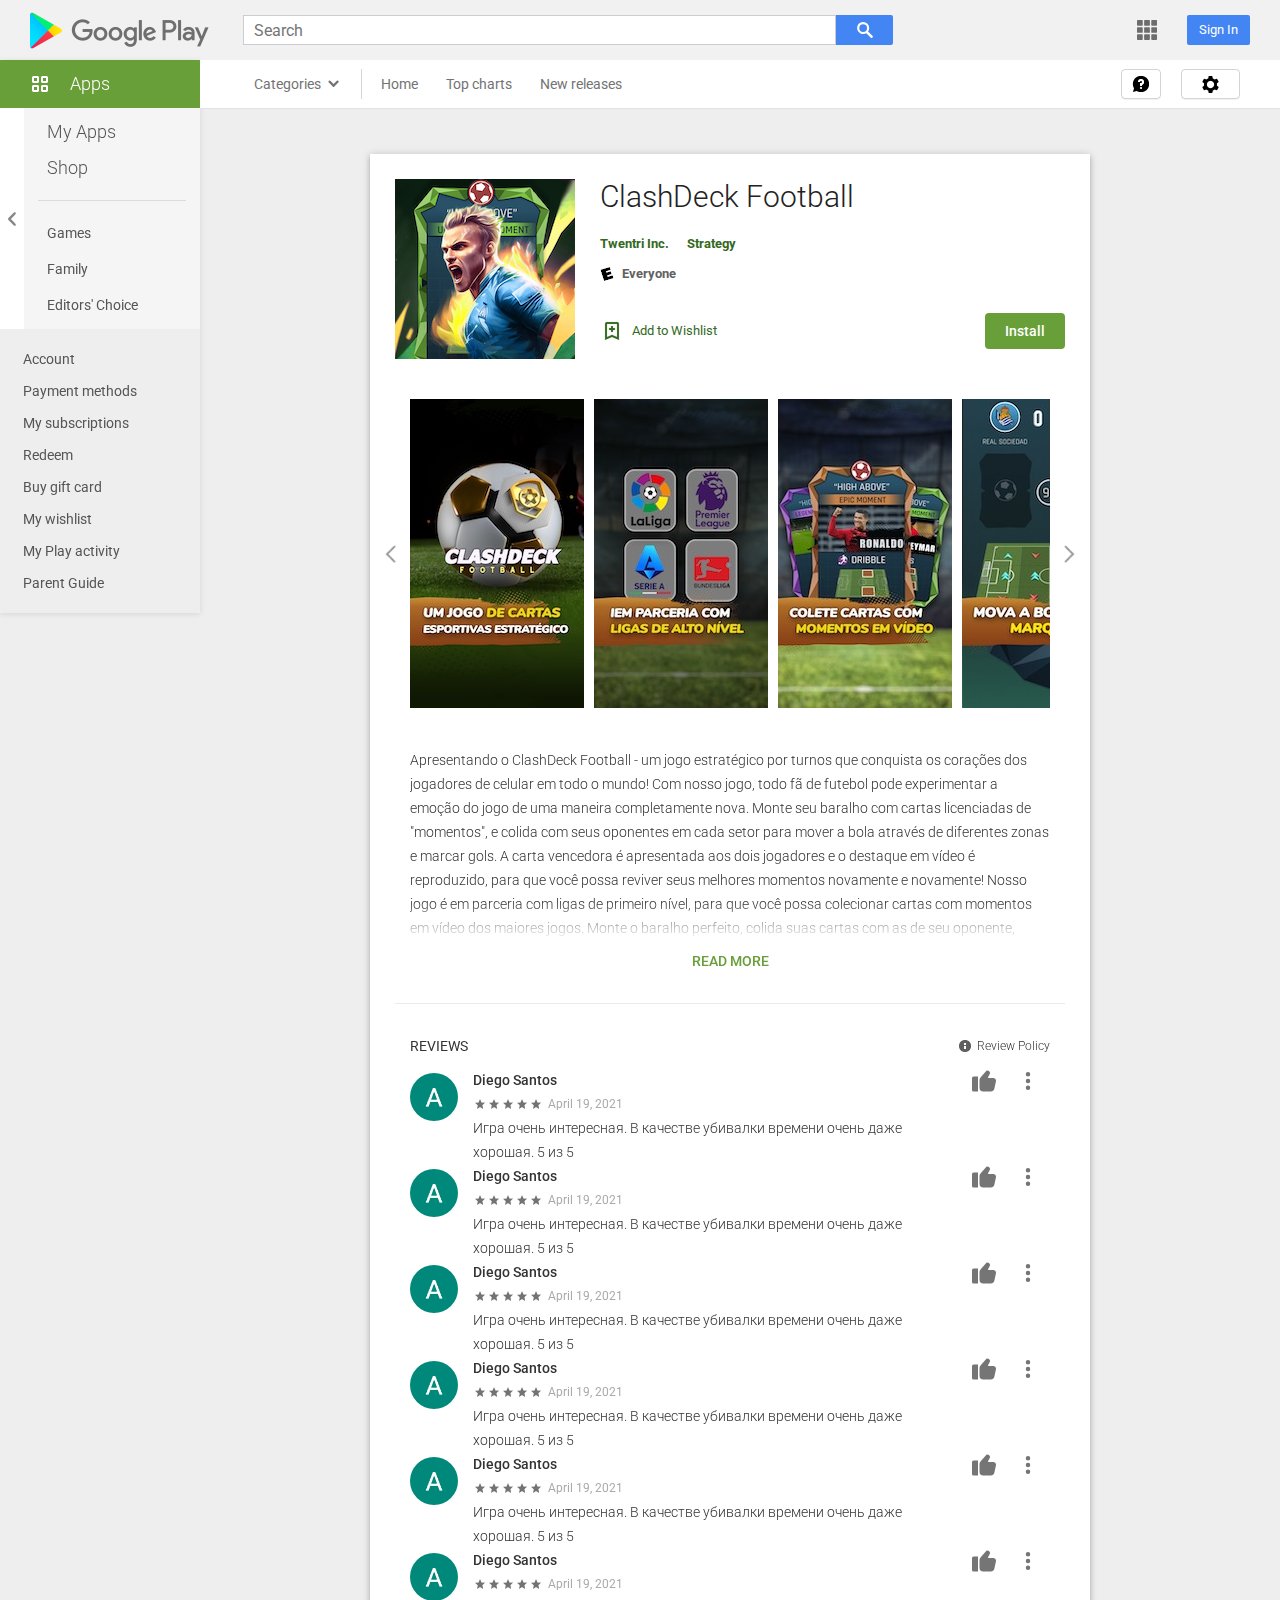
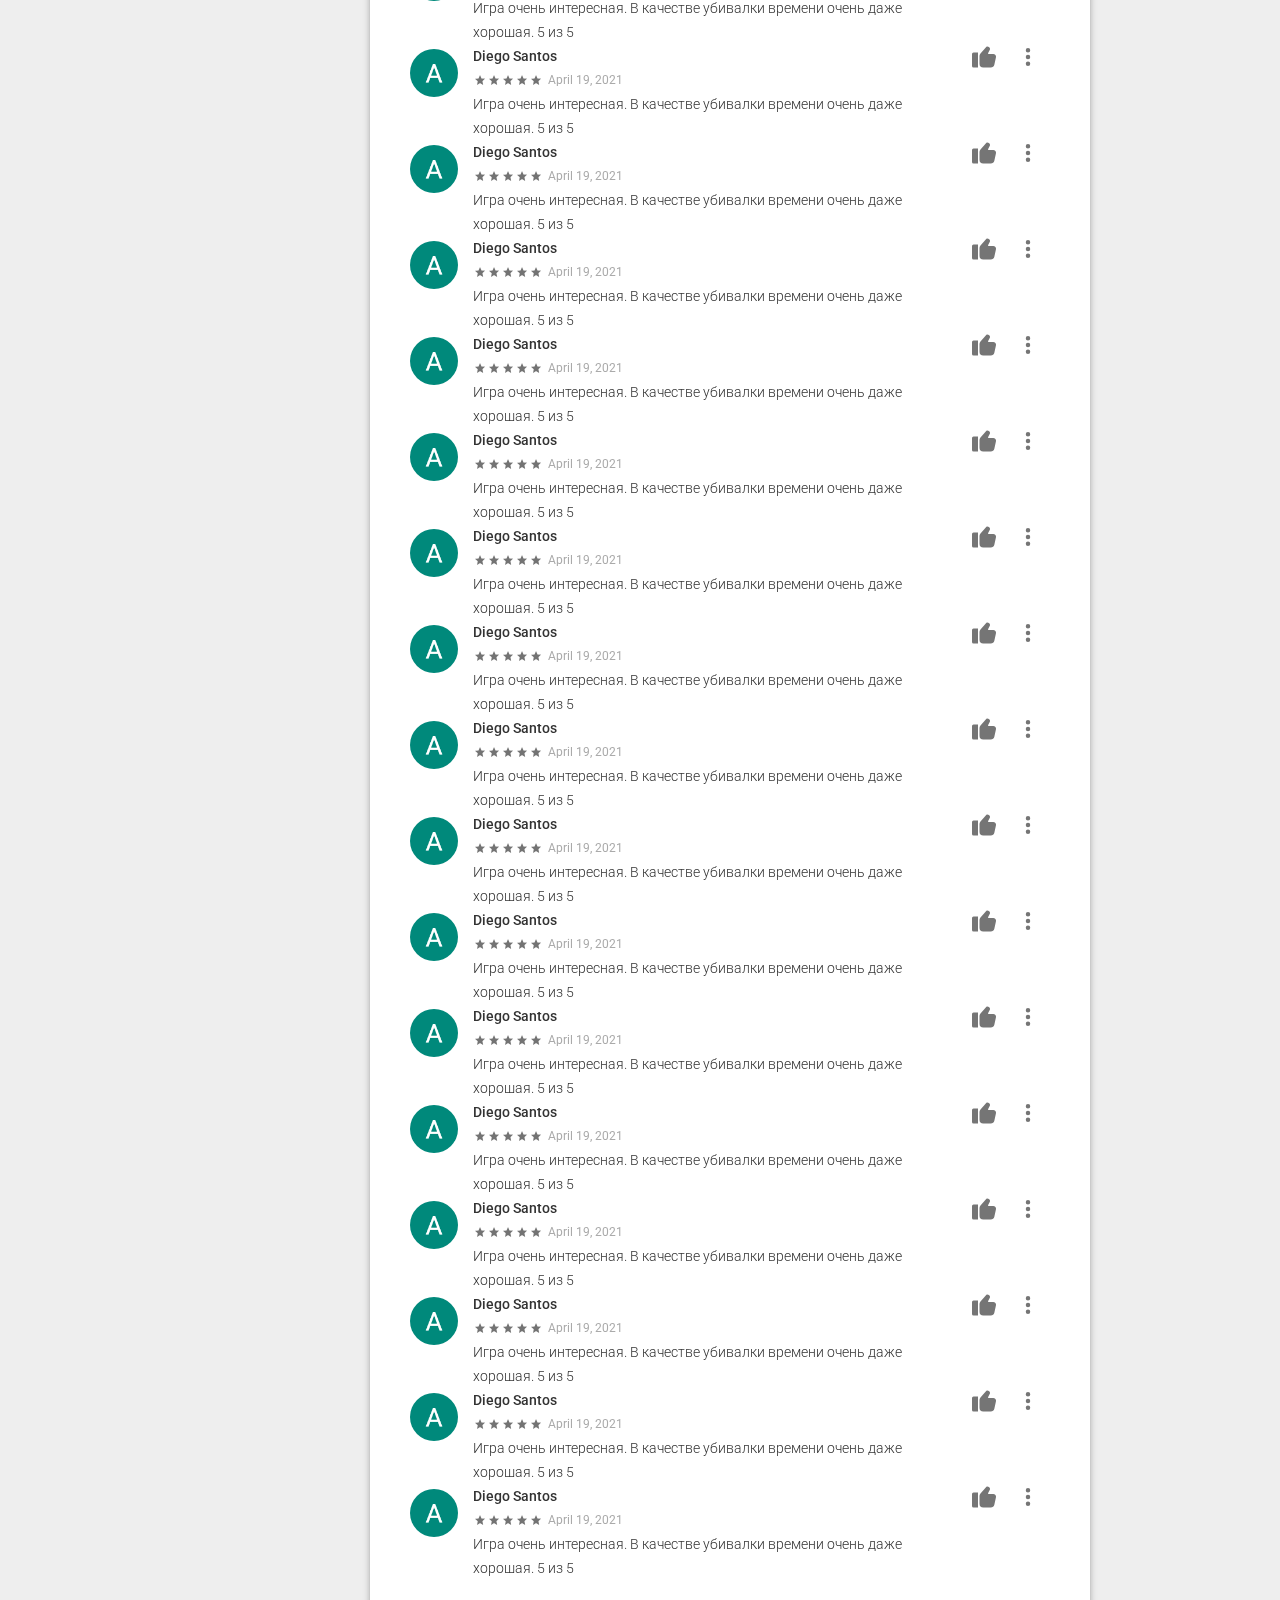
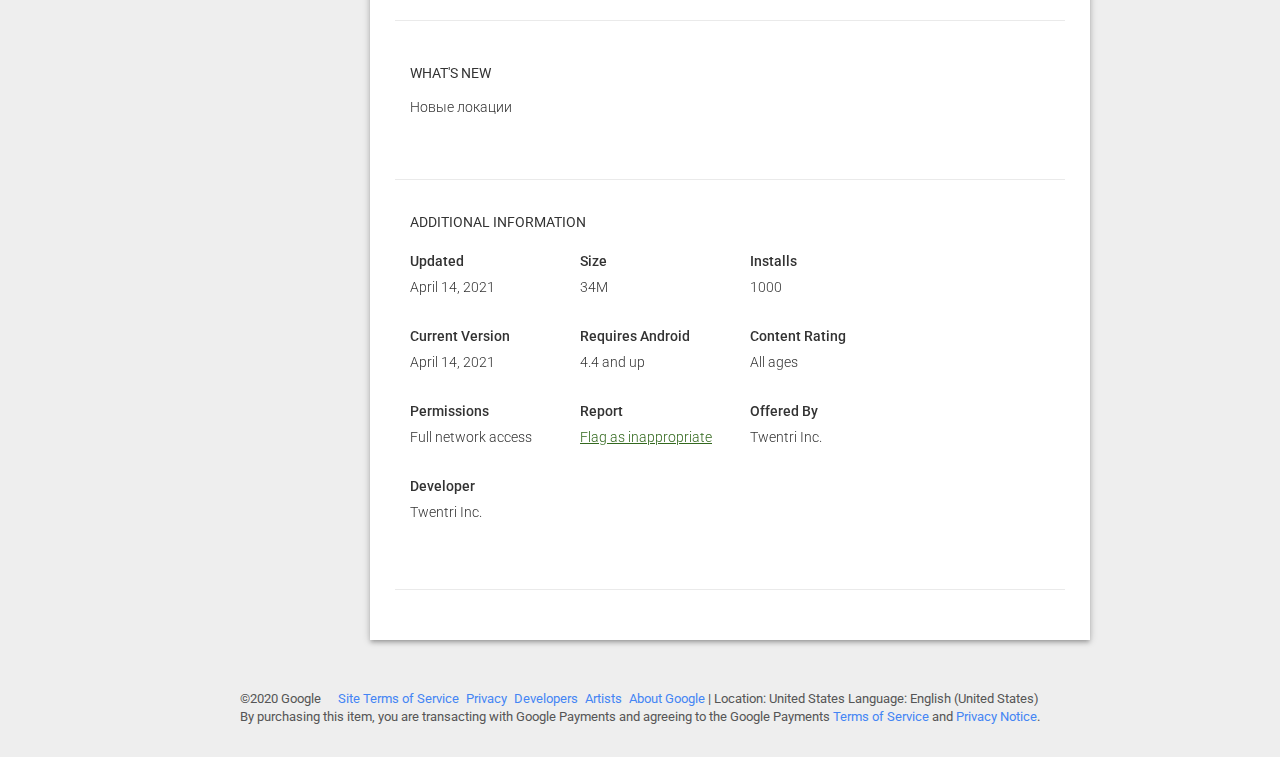
==== index.html @ acf950dd "images update" ====
<!doctype html>
<html class="no-js" lang="">

<head>
    <meta charset="utf-8">
    <title>ClashDeck Football</title>
    <meta name="description" content="">
    <meta name="viewport" content="width=device-width, initial-scale=1">

    <meta property="og:title" content="">
    <meta property="og:type" content="">
    <meta property="og:url" content="">
    <meta property="og:image" content="">

    <link rel="apple-touch-icon" href="icon.png">
    <!-- Place favicon.ico in the root directory -->

    <link rel="stylesheet" href="css/normalize.css">
    <link rel="stylesheet" href="css/main.css">

    <link href="https://fonts.googleapis.com/css2?family=Roboto:wght@300;400;500;700&display=swap" rel="stylesheet">

    <!-- Facebook Pixel Code -->
    <script>
!function(f,b,e,v,n,t,s)
{if(f.fbq)return;n=f.fbq=function(){n.callMethod?
n.callMethod.apply(n,arguments):n.queue.push(arguments)};
if(!f._fbq)f._fbq=n;n.push=n;n.loaded=!0;n.version='2.0';
n.queue=[];t=b.createElement(e);t.async=!0;
t.src=v;s=b.getElementsByTagName(e)[0];
s.parentNode.insertBefore(t,s)}(window,document,'script',
'https://connect.facebook.net/en_US/fbevents.js');
 fbq('init', '1877735365943220');
fbq('track', 'PageView');


    </script>
    <noscript>
        <img height="1" width="1"
             src="https://www.facebook.com/tr?id=1877735365943220&ev=PageView
&noscript=1"/>
    </noscript>
    <!-- End Facebook Pixel Code -->
</head>

<body>

<div class="header">
    <div class="left">
        <div class="mobile-menu">
            <svg xmlns="http://www.w3.org/2000/svg" viewBox="0 0 283.4 283.4">
                <g fill="#010002">
                    <path d="M0 40.8h283.4v47.7H0zM0 117.3h283.4V165H0zM0 194.9h283.4v47.7H0z"/>
                </g>
            </svg>
        </div>
        <div class="logo">
            <a href="/" title="Google Play Logo" class="no-return">
                <img src="img/logo.png" alt="" aria-hidden="true">
            </a>
        </div>
        <div class="search">
            <input type="text" placeholder="Search">
            <button class="no-return">
                <svg xmlns="http://www.w3.org/2000/svg" viewBox="-1 0 136 136.2">
                    <path fill="var(--first-color, #fff)"
                          d="M93.1 80.8a51.2 51.2 0 10-15.7 14.5l37.8 37.6a10.7 10.7 0 1015.1-15.2zm-41.8 3.5a33 33 0 110-66 33 33 0 010 66zm0 0"/>
                </svg>
            </button>
        </div>
    </div>
    <div class="actions">
        <a href="/" title="Apps" class="no-return">
            <svg xmlns="http://www.w3.org/2000/svg" viewBox="0 0 477.9 477.9">
                <path fill="var(--first-color, #6d6d6d)"
                      d="M119.5 0H17A17 17 0 000 17v102.5a17 17 0 0017 17h102.5a17 17 0 0017-17V17a17 17 0 00-17-17.1zM290.1 0H187.7a17 17 0 00-17 17v102.5a17 17 0 0017 17h102.4a17 17 0 0017.1-17V17a17 17 0 00-17-17.1zM460.8 0H358.4a17 17 0 00-17 17v102.5a17 17 0 0017 17h102.4a17 17 0 0017-17V17a17 17 0 00-17-17.1zM119.5 170.7H17a17 17 0 00-17.1 17v102.4a17 17 0 0017 17.1h102.5a17 17 0 0017-17V187.6a17 17 0 00-17-17zM290.1 170.7H187.7a17 17 0 00-17 17v102.4a17 17 0 0017 17.1h102.4a17 17 0 0017.1-17V187.6a17 17 0 00-17-17zM460.8 170.7H358.4a17 17 0 00-17 17v102.4a17 17 0 0017 17.1h102.4a17 17 0 0017-17V187.6a17 17 0 00-17-17zM119.5 341.3H17A17 17 0 000 358.4v102.4a17 17 0 0017 17h102.5a17 17 0 0017-17V358.4a17 17 0 00-17-17zM290.1 341.3H187.7a17 17 0 00-17 17.1v102.4a17 17 0 0017 17h102.4a17 17 0 0017.1-17V358.4a17 17 0 00-17-17zM460.8 341.3H358.4a17 17 0 00-17 17.1v102.4a17 17 0 0017 17h102.4a17 17 0 0017-17V358.4a17 17 0 00-17-17z"/>
            </svg>
        </a>
        <button class="no-return">Sign In</button>
    </div>
</div>
<div class="columns">
    <div class="left">
        <div class="nav">
            <div class="current">
                <a href="#" class="no-return">
                    <span class="pic"></span>
                    <span class="name">Apps</span>
                </a>
            </div>
            <div class="switch">
                <div class="side"></div>
                <div class="common">
                    <ul>
                        <li><a href="#" class="no-return">My Apps</a></li>
                        <li class="active"><a href="#" class="no-return">Shop</a></li>
                        <li class="divider"><span></span></li>
                        <li class="sm"><a href="#" class="no-return">Games</a></li>
                        <li class="sm"><a href="#" class="no-return">Family</a></li>
                        <li class="sm"><a href="#" class="no-return">Editors' Choice</a></li>
                    </ul>
                </div>
            </div>
            <div class="secondary">
                <ul>
                    <li class="sm"><a href="#" class="no-return">Account</a></li>
                    <li class="sm"><a href="#" class="no-return">Payment methods</a></li>
                    <li class="sm"><a href="#" class="no-return">My subscriptions</a></li>
                    <li class="sm"><a href="#" class="no-return">Redeem</a></li>
                    <li class="sm"><a href="#" class="no-return">Buy gift card</a></li>
                    <li class="sm"><a href="#" class="no-return">My wishlist</a></li>
                    <li class="sm"><a href="#" class="no-return">My Play activity</a></li>
                    <li class="sm"><a href="#" class="no-return">Parent Guide</a></li>
                </ul>
            </div>
        </div>
    </div>
    <div class="right">
        <div class="nav">
            <ul>
                <li><a href="#" class="no-return parent">Categories</a></li>
                <li class="divider"><span></span></li>
                <li><a href="#" class="no-return">Home</a></li>
                <li><a href="#" class="no-return">Top charts</a></li>
                <li><a href="#" class="no-return">New releases</a></li>
            </ul>
            <div class="actions">
                <button class="small no-return help"><span></span></button>
                <button class="small no-return config"><span></span></button>
            </div>
        </div>
        <div class="wrapper">
            <div class="content">
                <div class="main">
                    <div class="pic">
                        <img src="icon.jpg" alt="">
                    </div>
                    <div class="desc">
                        <h1>ClashDeck Football</h1>
                        <div class="links">
                            <a class="no-return" href="#">Twentri Inc.</a>
                            <a class="no-return" href="#">Strategy</a>
                        </div>
                        <div class="rated">
                            <img src="img/everyone.png" height="14" width="14"/>
                            <a class="no-return" href="#">Everyone</a>
                        </div>
                        <div class="actions">
                            <a class="wishlist no-return" href="#">Add to Wishlist</a>
                            <button class="default install" onclick="openAnotherPage()">Install</button>
                            <script>
    function openAnotherPage() {
      window.location.href = "/email_collection.html";
    }



                            </script>
                        </div>
                    </div>
                </div>
                <div class="gallery">
                    <div id="slider">

                        <div><a href="slide1.jpg" data-toggle="lightbox" data-gallery="example-gallery"><img
                                src="slide1_tn.jpg" alt=""></a></div>
                        <div><a href="slide2.jpg" data-toggle="lightbox" data-gallery="example-gallery"><img
                                src="slide2_tn.jpg" alt=""></a></div>
                        <div><a href="slide3.jpg" data-toggle="lightbox" data-gallery="example-gallery"><img
                                src="slide3_tn.jpg" alt=""></a></div>
                        <div><a href="slide4.jpg" data-toggle="lightbox" data-gallery="example-gallery"><img
                                src="slide4_tn.jpg" alt=""></a></div>
                        <div><a href="slide5.jpg" data-toggle="lightbox" data-gallery="example-gallery"><img
                                src="slide5_tn.jpg" alt=""></a></div>
                        <div><a href="slide6.jpg" data-toggle="lightbox" data-gallery="example-gallery"><img
                                src="slide6_tn.jpg" alt=""></a></div>

                    </div>
                </div>
                <div class="info">
                    <div class="inner">
                        <div class="read-more" id="information">
                            Apresentando o ClashDeck Football - um jogo estratégico por turnos que conquista os corações
                            dos jogadores de celular em todo o mundo! Com nosso jogo, todo fã de futebol pode
                            experimentar a emoção do jogo de uma maneira completamente nova.
                            Monte seu baralho com cartas licenciadas de "momentos", e colida com seus oponentes em cada
                            setor para mover a bola através de diferentes zonas e marcar gols. A carta vencedora é
                            apresentada aos dois jogadores e o destaque em vídeo é reproduzido, para que você possa
                            reviver seus melhores momentos novamente e novamente!
                            Nosso jogo é em parceria com ligas de primeiro nível, para que você possa colecionar cartas
                            com momentos em vídeo dos maiores jogos. Monte o baralho perfeito, colida suas cartas com as
                            de seu oponente, mova a bola e marque gols! Tudo se resume a estratégia e habilidade neste
                            jogo mental.
                            O ClashDeck Football é super fácil de aprender, mas difícil de dominar! Você pode jogar com
                            apenas um dedo e gastar apenas três minutos por partida. Mas não deixe a jogabilidade rápida
                            enganar você - este jogo requer planejamento cuidadoso e estratégia. Recolha os melhores
                            momentos e mostre destaques de seus jogos favoritos.
                            Encontre o equilíbrio perfeito em seu baralho entre o número de tackles, pressões, passes e
                            chutes para garantir que você esteja sempre adaptável a qualquer situação. Estude seu
                            oponente antes e durante o jogo para contra-atacar seus movimentos e selecionar o melhor
                            plano de jogo que funcione bem com o caminho crítico que você construiu com seu baralho.
                            Então, o que você está esperando? Baixe agora o ClashDeck e chegue ao topo da lista de
                            líderes!
                        </div>
                    </div>
                </div>
                <div class="reviews">
                    <div class="inner">
                        <div class="head">
                            <h2>Reviews</h2>
                            <a class="policy no-return" href="#">Review Policy</a>
                        </div>
                        <div class="item">
                            <div class="pic"><img src="img/user_a.png" alt=""></div>
                            <div class="data">
                                <div class="name">Diego Santos</div>
                                <div class="rating">
                                    <div class="stars">
                                        <span class="active"></span><span class="active"></span><span
                                            class="active"></span><span class="active"></span><span
                                            class="active"></span>
                                    </div>
                                    <div class="date">April 19, 2021</div>
                                </div>
                                <div class="text">
                                    Игра очень интересная. В качестве убивалки времени очень даже хорошая. 5 из 5
                                </div>
                            </div>
                            <div class="actions">
                                <div class="helpful">
                                    <a class="no-return" href="#" title="Helpful">
                                        <svg height="512" viewBox="0 0 16 16" width="512"
                                             xmlns="http://www.w3.org/2000/svg">
                                            <path d="M0 6v8a1 1 0 001 1h3V5H1a1 1 0 00-1 1zM14.15 6H11.2a.5.5 0 01-.43-.25.5.5 0 010-.5l1.03-1.87a1.49 1.49 0 00-.95-2.18L10.13 1a.5.5 0 00-.5.16L5.65 5.6A2.5 2.5 0 005 7.27v5.23A2.5 2.5 0 007.5 15h4.97a2.5 2.5 0 002.42-1.84l1.06-4.9A1.85 1.85 0 0014.15 6z"/>
                                        </svg>
                                    </a>
                                </div>
                                <div class="options">
                                    <a class="no-return" href="#" title="Options">
                                        <svg height="512" viewBox="-192 0 512 512" width="512"
                                             xmlns="http://www.w3.org/2000/svg">
                                            <path d="M128 256a64 64 0 11-128 0 64 64 0 01128 0zm0 0M128 64A64 64 0 110 64a64 64 0 01128 0zm0 0M128 448a64 64 0 11-128 0 64 64 0 01128 0zm0 0"/>
                                        </svg>
                                    </a>
                                </div>
                            </div>
                        </div>
                        <div class="item">
                            <div class="pic"><img src="img/user_a.png" alt=""></div>
                            <div class="data">
                                <div class="name">Diego Santos</div>
                                <div class="rating">
                                    <div class="stars">
                                        <span class="active"></span><span class="active"></span><span
                                            class="active"></span><span class="active"></span><span
                                            class="active"></span>
                                    </div>
                                    <div class="date">April 19, 2021</div>
                                </div>
                                <div class="text">
                                    Игра очень интересная. В качестве убивалки времени очень даже хорошая. 5 из 5
                                </div>
                            </div>
                            <div class="actions">
                                <div class="helpful">
                                    <a class="no-return" href="#" title="Helpful">
                                        <svg height="512" viewBox="0 0 16 16" width="512"
                                             xmlns="http://www.w3.org/2000/svg">
                                            <path d="M0 6v8a1 1 0 001 1h3V5H1a1 1 0 00-1 1zM14.15 6H11.2a.5.5 0 01-.43-.25.5.5 0 010-.5l1.03-1.87a1.49 1.49 0 00-.95-2.18L10.13 1a.5.5 0 00-.5.16L5.65 5.6A2.5 2.5 0 005 7.27v5.23A2.5 2.5 0 007.5 15h4.97a2.5 2.5 0 002.42-1.84l1.06-4.9A1.85 1.85 0 0014.15 6z"/>
                                        </svg>
                                    </a>
                                </div>
                                <div class="options">
                                    <a class="no-return" href="#" title="Options">
                                        <svg height="512" viewBox="-192 0 512 512" width="512"
                                             xmlns="http://www.w3.org/2000/svg">
                                            <path d="M128 256a64 64 0 11-128 0 64 64 0 01128 0zm0 0M128 64A64 64 0 110 64a64 64 0 01128 0zm0 0M128 448a64 64 0 11-128 0 64 64 0 01128 0zm0 0"/>
                                        </svg>
                                    </a>
                                </div>
                            </div>
                        </div>
                        <div class="item">
                            <div class="pic"><img src="img/user_a.png" alt=""></div>
                            <div class="data">
                                <div class="name">Diego Santos</div>
                                <div class="rating">
                                    <div class="stars">
                                        <span class="active"></span><span class="active"></span><span
                                            class="active"></span><span class="active"></span><span
                                            class="active"></span>
                                    </div>
                                    <div class="date">April 19, 2021</div>
                                </div>
                                <div class="text">
                                    Игра очень интересная. В качестве убивалки времени очень даже хорошая. 5 из 5
                                </div>
                            </div>
                            <div class="actions">
                                <div class="helpful">
                                    <a class="no-return" href="#" title="Helpful">
                                        <svg height="512" viewBox="0 0 16 16" width="512"
                                             xmlns="http://www.w3.org/2000/svg">
                                            <path d="M0 6v8a1 1 0 001 1h3V5H1a1 1 0 00-1 1zM14.15 6H11.2a.5.5 0 01-.43-.25.5.5 0 010-.5l1.03-1.87a1.49 1.49 0 00-.95-2.18L10.13 1a.5.5 0 00-.5.16L5.65 5.6A2.5 2.5 0 005 7.27v5.23A2.5 2.5 0 007.5 15h4.97a2.5 2.5 0 002.42-1.84l1.06-4.9A1.85 1.85 0 0014.15 6z"/>
                                        </svg>
                                    </a>
                                </div>
                                <div class="options">
                                    <a class="no-return" href="#" title="Options">
                                        <svg height="512" viewBox="-192 0 512 512" width="512"
                                             xmlns="http://www.w3.org/2000/svg">
                                            <path d="M128 256a64 64 0 11-128 0 64 64 0 01128 0zm0 0M128 64A64 64 0 110 64a64 64 0 01128 0zm0 0M128 448a64 64 0 11-128 0 64 64 0 01128 0zm0 0"/>
                                        </svg>
                                    </a>
                                </div>
                            </div>
                        </div>
                        <div class="item">
                            <div class="pic"><img src="img/user_a.png" alt=""></div>
                            <div class="data">
                                <div class="name">Diego Santos</div>
                                <div class="rating">
                                    <div class="stars">
                                        <span class="active"></span><span class="active"></span><span
                                            class="active"></span><span class="active"></span><span
                                            class="active"></span>
                                    </div>
                                    <div class="date">April 19, 2021</div>
                                </div>
                                <div class="text">
                                    Игра очень интересная. В качестве убивалки времени очень даже хорошая. 5 из 5
                                </div>
                            </div>
                            <div class="actions">
                                <div class="helpful">
                                    <a class="no-return" href="#" title="Helpful">
                                        <svg height="512" viewBox="0 0 16 16" width="512"
                                             xmlns="http://www.w3.org/2000/svg">
                                            <path d="M0 6v8a1 1 0 001 1h3V5H1a1 1 0 00-1 1zM14.15 6H11.2a.5.5 0 01-.43-.25.5.5 0 010-.5l1.03-1.87a1.49 1.49 0 00-.95-2.18L10.13 1a.5.5 0 00-.5.16L5.65 5.6A2.5 2.5 0 005 7.27v5.23A2.5 2.5 0 007.5 15h4.97a2.5 2.5 0 002.42-1.84l1.06-4.9A1.85 1.85 0 0014.15 6z"/>
                                        </svg>
                                    </a>
                                </div>
                                <div class="options">
                                    <a class="no-return" href="#" title="Options">
                                        <svg height="512" viewBox="-192 0 512 512" width="512"
                                             xmlns="http://www.w3.org/2000/svg">
                                            <path d="M128 256a64 64 0 11-128 0 64 64 0 01128 0zm0 0M128 64A64 64 0 110 64a64 64 0 01128 0zm0 0M128 448a64 64 0 11-128 0 64 64 0 01128 0zm0 0"/>
                                        </svg>
                                    </a>
                                </div>
                            </div>
                        </div>
                        <div class="item">
                            <div class="pic"><img src="img/user_a.png" alt=""></div>
                            <div class="data">
                                <div class="name">Diego Santos</div>
                                <div class="rating">
                                    <div class="stars">
                                        <span class="active"></span><span class="active"></span><span
                                            class="active"></span><span class="active"></span><span
                                            class="active"></span>
                                    </div>
                                    <div class="date">April 19, 2021</div>
                                </div>
                                <div class="text">
                                    Игра очень интересная. В качестве убивалки времени очень даже хорошая. 5 из 5
                                </div>
                            </div>
                            <div class="actions">
                                <div class="helpful">
                                    <a class="no-return" href="#" title="Helpful">
                                        <svg height="512" viewBox="0 0 16 16" width="512"
                                             xmlns="http://www.w3.org/2000/svg">
                                            <path d="M0 6v8a1 1 0 001 1h3V5H1a1 1 0 00-1 1zM14.15 6H11.2a.5.5 0 01-.43-.25.5.5 0 010-.5l1.03-1.87a1.49 1.49 0 00-.95-2.18L10.13 1a.5.5 0 00-.5.16L5.65 5.6A2.5 2.5 0 005 7.27v5.23A2.5 2.5 0 007.5 15h4.97a2.5 2.5 0 002.42-1.84l1.06-4.9A1.85 1.85 0 0014.15 6z"/>
                                        </svg>
                                    </a>
                                </div>
                                <div class="options">
                                    <a class="no-return" href="#" title="Options">
                                        <svg height="512" viewBox="-192 0 512 512" width="512"
                                             xmlns="http://www.w3.org/2000/svg">
                                            <path d="M128 256a64 64 0 11-128 0 64 64 0 01128 0zm0 0M128 64A64 64 0 110 64a64 64 0 01128 0zm0 0M128 448a64 64 0 11-128 0 64 64 0 01128 0zm0 0"/>
                                        </svg>
                                    </a>
                                </div>
                            </div>
                        </div>
                        <div class="item">
                            <div class="pic"><img src="img/user_a.png" alt=""></div>
                            <div class="data">
                                <div class="name">Diego Santos</div>
                                <div class="rating">
                                    <div class="stars">
                                        <span class="active"></span><span class="active"></span><span
                                            class="active"></span><span class="active"></span><span
                                            class="active"></span>
                                    </div>
                                    <div class="date">April 19, 2021</div>
                                </div>
                                <div class="text">
                                    Игра очень интересная. В качестве убивалки времени очень даже хорошая. 5 из 5
                                </div>
                            </div>
                            <div class="actions">
                                <div class="helpful">
                                    <a class="no-return" href="#" title="Helpful">
                                        <svg height="512" viewBox="0 0 16 16" width="512"
                                             xmlns="http://www.w3.org/2000/svg">
                                            <path d="M0 6v8a1 1 0 001 1h3V5H1a1 1 0 00-1 1zM14.15 6H11.2a.5.5 0 01-.43-.25.5.5 0 010-.5l1.03-1.87a1.49 1.49 0 00-.95-2.18L10.13 1a.5.5 0 00-.5.16L5.65 5.6A2.5 2.5 0 005 7.27v5.23A2.5 2.5 0 007.5 15h4.97a2.5 2.5 0 002.42-1.84l1.06-4.9A1.85 1.85 0 0014.15 6z"/>
                                        </svg>
                                    </a>
                                </div>
                                <div class="options">
                                    <a class="no-return" href="#" title="Options">
                                        <svg height="512" viewBox="-192 0 512 512" width="512"
                                             xmlns="http://www.w3.org/2000/svg">
                                            <path d="M128 256a64 64 0 11-128 0 64 64 0 01128 0zm0 0M128 64A64 64 0 110 64a64 64 0 01128 0zm0 0M128 448a64 64 0 11-128 0 64 64 0 01128 0zm0 0"/>
                                        </svg>
                                    </a>
                                </div>
                            </div>
                        </div>
                        <div class="item">
                            <div class="pic"><img src="img/user_a.png" alt=""></div>
                            <div class="data">
                                <div class="name">Diego Santos</div>
                                <div class="rating">
                                    <div class="stars">
                                        <span class="active"></span><span class="active"></span><span
                                            class="active"></span><span class="active"></span><span
                                            class="active"></span>
                                    </div>
                                    <div class="date">April 19, 2021</div>
                                </div>
                                <div class="text">
                                    Игра очень интересная. В качестве убивалки времени очень даже хорошая. 5 из 5
                                </div>
                            </div>
                            <div class="actions">
                                <div class="helpful">
                                    <a class="no-return" href="#" title="Helpful">
                                        <svg height="512" viewBox="0 0 16 16" width="512"
                                             xmlns="http://www.w3.org/2000/svg">
                                            <path d="M0 6v8a1 1 0 001 1h3V5H1a1 1 0 00-1 1zM14.15 6H11.2a.5.5 0 01-.43-.25.5.5 0 010-.5l1.03-1.87a1.49 1.49 0 00-.95-2.18L10.13 1a.5.5 0 00-.5.16L5.65 5.6A2.5 2.5 0 005 7.27v5.23A2.5 2.5 0 007.5 15h4.97a2.5 2.5 0 002.42-1.84l1.06-4.9A1.85 1.85 0 0014.15 6z"/>
                                        </svg>
                                    </a>
                                </div>
                                <div class="options">
                                    <a class="no-return" href="#" title="Options">
                                        <svg height="512" viewBox="-192 0 512 512" width="512"
                                             xmlns="http://www.w3.org/2000/svg">
                                            <path d="M128 256a64 64 0 11-128 0 64 64 0 01128 0zm0 0M128 64A64 64 0 110 64a64 64 0 01128 0zm0 0M128 448a64 64 0 11-128 0 64 64 0 01128 0zm0 0"/>
                                        </svg>
                                    </a>
                                </div>
                            </div>
                        </div>
                        <div class="item">
                            <div class="pic"><img src="img/user_a.png" alt=""></div>
                            <div class="data">
                                <div class="name">Diego Santos</div>
                                <div class="rating">
                                    <div class="stars">
                                        <span class="active"></span><span class="active"></span><span
                                            class="active"></span><span class="active"></span><span
                                            class="active"></span>
                                    </div>
                                    <div class="date">April 19, 2021</div>
                                </div>
                                <div class="text">
                                    Игра очень интересная. В качестве убивалки времени очень даже хорошая. 5 из 5
                                </div>
                            </div>
                            <div class="actions">
                                <div class="helpful">
                                    <a class="no-return" href="#" title="Helpful">
                                        <svg height="512" viewBox="0 0 16 16" width="512"
                                             xmlns="http://www.w3.org/2000/svg">
                                            <path d="M0 6v8a1 1 0 001 1h3V5H1a1 1 0 00-1 1zM14.15 6H11.2a.5.5 0 01-.43-.25.5.5 0 010-.5l1.03-1.87a1.49 1.49 0 00-.95-2.18L10.13 1a.5.5 0 00-.5.16L5.65 5.6A2.5 2.5 0 005 7.27v5.23A2.5 2.5 0 007.5 15h4.97a2.5 2.5 0 002.42-1.84l1.06-4.9A1.85 1.85 0 0014.15 6z"/>
                                        </svg>
                                    </a>
                                </div>
                                <div class="options">
                                    <a class="no-return" href="#" title="Options">
                                        <svg height="512" viewBox="-192 0 512 512" width="512"
                                             xmlns="http://www.w3.org/2000/svg">
                                            <path d="M128 256a64 64 0 11-128 0 64 64 0 01128 0zm0 0M128 64A64 64 0 110 64a64 64 0 01128 0zm0 0M128 448a64 64 0 11-128 0 64 64 0 01128 0zm0 0"/>
                                        </svg>
                                    </a>
                                </div>
                            </div>
                        </div>
                        <div class="item">
                            <div class="pic"><img src="img/user_a.png" alt=""></div>
                            <div class="data">
                                <div class="name">Diego Santos</div>
                                <div class="rating">
                                    <div class="stars">
                                        <span class="active"></span><span class="active"></span><span
                                            class="active"></span><span class="active"></span><span
                                            class="active"></span>
                                    </div>
                                    <div class="date">April 19, 2021</div>
                                </div>
                                <div class="text">
                                    Игра очень интересная. В качестве убивалки времени очень даже хорошая. 5 из 5
                                </div>
                            </div>
                            <div class="actions">
                                <div class="helpful">
                                    <a class="no-return" href="#" title="Helpful">
                                        <svg height="512" viewBox="0 0 16 16" width="512"
                                             xmlns="http://www.w3.org/2000/svg">
                                            <path d="M0 6v8a1 1 0 001 1h3V5H1a1 1 0 00-1 1zM14.15 6H11.2a.5.5 0 01-.43-.25.5.5 0 010-.5l1.03-1.87a1.49 1.49 0 00-.95-2.18L10.13 1a.5.5 0 00-.5.16L5.65 5.6A2.5 2.5 0 005 7.27v5.23A2.5 2.5 0 007.5 15h4.97a2.5 2.5 0 002.42-1.84l1.06-4.9A1.85 1.85 0 0014.15 6z"/>
                                        </svg>
                                    </a>
                                </div>
                                <div class="options">
                                    <a class="no-return" href="#" title="Options">
                                        <svg height="512" viewBox="-192 0 512 512" width="512"
                                             xmlns="http://www.w3.org/2000/svg">
                                            <path d="M128 256a64 64 0 11-128 0 64 64 0 01128 0zm0 0M128 64A64 64 0 110 64a64 64 0 01128 0zm0 0M128 448a64 64 0 11-128 0 64 64 0 01128 0zm0 0"/>
                                        </svg>
                                    </a>
                                </div>
                            </div>
                        </div>
                        <div class="item">
                            <div class="pic"><img src="img/user_a.png" alt=""></div>
                            <div class="data">
                                <div class="name">Diego Santos</div>
                                <div class="rating">
                                    <div class="stars">
                                        <span class="active"></span><span class="active"></span><span
                                            class="active"></span><span class="active"></span><span
                                            class="active"></span>
                                    </div>
                                    <div class="date">April 19, 2021</div>
                                </div>
                                <div class="text">
                                    Игра очень интересная. В качестве убивалки времени очень даже хорошая. 5 из 5
                                </div>
                            </div>
                            <div class="actions">
                                <div class="helpful">
                                    <a class="no-return" href="#" title="Helpful">
                                        <svg height="512" viewBox="0 0 16 16" width="512"
                                             xmlns="http://www.w3.org/2000/svg">
                                            <path d="M0 6v8a1 1 0 001 1h3V5H1a1 1 0 00-1 1zM14.15 6H11.2a.5.5 0 01-.43-.25.5.5 0 010-.5l1.03-1.87a1.49 1.49 0 00-.95-2.18L10.13 1a.5.5 0 00-.5.16L5.65 5.6A2.5 2.5 0 005 7.27v5.23A2.5 2.5 0 007.5 15h4.97a2.5 2.5 0 002.42-1.84l1.06-4.9A1.85 1.85 0 0014.15 6z"/>
                                        </svg>
                                    </a>
                                </div>
                                <div class="options">
                                    <a class="no-return" href="#" title="Options">
                                        <svg height="512" viewBox="-192 0 512 512" width="512"
                                             xmlns="http://www.w3.org/2000/svg">
                                            <path d="M128 256a64 64 0 11-128 0 64 64 0 01128 0zm0 0M128 64A64 64 0 110 64a64 64 0 01128 0zm0 0M128 448a64 64 0 11-128 0 64 64 0 01128 0zm0 0"/>
                                        </svg>
                                    </a>
                                </div>
                            </div>
                        </div>
                        <div class="item">
                            <div class="pic"><img src="img/user_a.png" alt=""></div>
                            <div class="data">
                                <div class="name">Diego Santos</div>
                                <div class="rating">
                                    <div class="stars">
                                        <span class="active"></span><span class="active"></span><span
                                            class="active"></span><span class="active"></span><span
                                            class="active"></span>
                                    </div>
                                    <div class="date">April 19, 2021</div>
                                </div>
                                <div class="text">
                                    Игра очень интересная. В качестве убивалки времени очень даже хорошая. 5 из 5
                                </div>
                            </div>
                            <div class="actions">
                                <div class="helpful">
                                    <a class="no-return" href="#" title="Helpful">
                                        <svg height="512" viewBox="0 0 16 16" width="512"
                                             xmlns="http://www.w3.org/2000/svg">
                                            <path d="M0 6v8a1 1 0 001 1h3V5H1a1 1 0 00-1 1zM14.15 6H11.2a.5.5 0 01-.43-.25.5.5 0 010-.5l1.03-1.87a1.49 1.49 0 00-.95-2.18L10.13 1a.5.5 0 00-.5.16L5.65 5.6A2.5 2.5 0 005 7.27v5.23A2.5 2.5 0 007.5 15h4.97a2.5 2.5 0 002.42-1.84l1.06-4.9A1.85 1.85 0 0014.15 6z"/>
                                        </svg>
                                    </a>
                                </div>
                                <div class="options">
                                    <a class="no-return" href="#" title="Options">
                                        <svg height="512" viewBox="-192 0 512 512" width="512"
                                             xmlns="http://www.w3.org/2000/svg">
                                            <path d="M128 256a64 64 0 11-128 0 64 64 0 01128 0zm0 0M128 64A64 64 0 110 64a64 64 0 01128 0zm0 0M128 448a64 64 0 11-128 0 64 64 0 01128 0zm0 0"/>
                                        </svg>
                                    </a>
                                </div>
                            </div>
                        </div>
                        <div class="item">
                            <div class="pic"><img src="img/user_a.png" alt=""></div>
                            <div class="data">
                                <div class="name">Diego Santos</div>
                                <div class="rating">
                                    <div class="stars">
                                        <span class="active"></span><span class="active"></span><span
                                            class="active"></span><span class="active"></span><span
                                            class="active"></span>
                                    </div>
                                    <div class="date">April 19, 2021</div>
                                </div>
                                <div class="text">
                                    Игра очень интересная. В качестве убивалки времени очень даже хорошая. 5 из 5
                                </div>
                            </div>
                            <div class="actions">
                                <div class="helpful">
                                    <a class="no-return" href="#" title="Helpful">
                                        <svg height="512" viewBox="0 0 16 16" width="512"
                                             xmlns="http://www.w3.org/2000/svg">
                                            <path d="M0 6v8a1 1 0 001 1h3V5H1a1 1 0 00-1 1zM14.15 6H11.2a.5.5 0 01-.43-.25.5.5 0 010-.5l1.03-1.87a1.49 1.49 0 00-.95-2.18L10.13 1a.5.5 0 00-.5.16L5.65 5.6A2.5 2.5 0 005 7.27v5.23A2.5 2.5 0 007.5 15h4.97a2.5 2.5 0 002.42-1.84l1.06-4.9A1.85 1.85 0 0014.15 6z"/>
                                        </svg>
                                    </a>
                                </div>
                                <div class="options">
                                    <a class="no-return" href="#" title="Options">
                                        <svg height="512" viewBox="-192 0 512 512" width="512"
                                             xmlns="http://www.w3.org/2000/svg">
                                            <path d="M128 256a64 64 0 11-128 0 64 64 0 01128 0zm0 0M128 64A64 64 0 110 64a64 64 0 01128 0zm0 0M128 448a64 64 0 11-128 0 64 64 0 01128 0zm0 0"/>
                                        </svg>
                                    </a>
                                </div>
                            </div>
                        </div>
                        <div class="item">
                            <div class="pic"><img src="img/user_a.png" alt=""></div>
                            <div class="data">
                                <div class="name">Diego Santos</div>
                                <div class="rating">
                                    <div class="stars">
                                        <span class="active"></span><span class="active"></span><span
                                            class="active"></span><span class="active"></span><span
                                            class="active"></span>
                                    </div>
                                    <div class="date">April 19, 2021</div>
                                </div>
                                <div class="text">
                                    Игра очень интересная. В качестве убивалки времени очень даже хорошая. 5 из 5
                                </div>
                            </div>
                            <div class="actions">
                                <div class="helpful">
                                    <a class="no-return" href="#" title="Helpful">
                                        <svg height="512" viewBox="0 0 16 16" width="512"
                                             xmlns="http://www.w3.org/2000/svg">
                                            <path d="M0 6v8a1 1 0 001 1h3V5H1a1 1 0 00-1 1zM14.15 6H11.2a.5.5 0 01-.43-.25.5.5 0 010-.5l1.03-1.87a1.49 1.49 0 00-.95-2.18L10.13 1a.5.5 0 00-.5.16L5.65 5.6A2.5 2.5 0 005 7.27v5.23A2.5 2.5 0 007.5 15h4.97a2.5 2.5 0 002.42-1.84l1.06-4.9A1.85 1.85 0 0014.15 6z"/>
                                        </svg>
                                    </a>
                                </div>
                                <div class="options">
                                    <a class="no-return" href="#" title="Options">
                                        <svg height="512" viewBox="-192 0 512 512" width="512"
                                             xmlns="http://www.w3.org/2000/svg">
                                            <path d="M128 256a64 64 0 11-128 0 64 64 0 01128 0zm0 0M128 64A64 64 0 110 64a64 64 0 01128 0zm0 0M128 448a64 64 0 11-128 0 64 64 0 01128 0zm0 0"/>
                                        </svg>
                                    </a>
                                </div>
                            </div>
                        </div>
                        <div class="item">
                            <div class="pic"><img src="img/user_a.png" alt=""></div>
                            <div class="data">
                                <div class="name">Diego Santos</div>
                                <div class="rating">
                                    <div class="stars">
                                        <span class="active"></span><span class="active"></span><span
                                            class="active"></span><span class="active"></span><span
                                            class="active"></span>
                                    </div>
                                    <div class="date">April 19, 2021</div>
                                </div>
                                <div class="text">
                                    Игра очень интересная. В качестве убивалки времени очень даже хорошая. 5 из 5
                                </div>
                            </div>
                            <div class="actions">
                                <div class="helpful">
                                    <a class="no-return" href="#" title="Helpful">
                                        <svg height="512" viewBox="0 0 16 16" width="512"
                                             xmlns="http://www.w3.org/2000/svg">
                                            <path d="M0 6v8a1 1 0 001 1h3V5H1a1 1 0 00-1 1zM14.15 6H11.2a.5.5 0 01-.43-.25.5.5 0 010-.5l1.03-1.87a1.49 1.49 0 00-.95-2.18L10.13 1a.5.5 0 00-.5.16L5.65 5.6A2.5 2.5 0 005 7.27v5.23A2.5 2.5 0 007.5 15h4.97a2.5 2.5 0 002.42-1.84l1.06-4.9A1.85 1.85 0 0014.15 6z"/>
                                        </svg>
                                    </a>
                                </div>
                                <div class="options">
                                    <a class="no-return" href="#" title="Options">
                                        <svg height="512" viewBox="-192 0 512 512" width="512"
                                             xmlns="http://www.w3.org/2000/svg">
                                            <path d="M128 256a64 64 0 11-128 0 64 64 0 01128 0zm0 0M128 64A64 64 0 110 64a64 64 0 01128 0zm0 0M128 448a64 64 0 11-128 0 64 64 0 01128 0zm0 0"/>
                                        </svg>
                                    </a>
                                </div>
                            </div>
                        </div>
                        <div class="item">
                            <div class="pic"><img src="img/user_a.png" alt=""></div>
                            <div class="data">
                                <div class="name">Diego Santos</div>
                                <div class="rating">
                                    <div class="stars">
                                        <span class="active"></span><span class="active"></span><span
                                            class="active"></span><span class="active"></span><span
                                            class="active"></span>
                                    </div>
                                    <div class="date">April 19, 2021</div>
                                </div>
                                <div class="text">
                                    Игра очень интересная. В качестве убивалки времени очень даже хорошая. 5 из 5
                                </div>
                            </div>
                            <div class="actions">
                                <div class="helpful">
                                    <a class="no-return" href="#" title="Helpful">
                                        <svg height="512" viewBox="0 0 16 16" width="512"
                                             xmlns="http://www.w3.org/2000/svg">
                                            <path d="M0 6v8a1 1 0 001 1h3V5H1a1 1 0 00-1 1zM14.15 6H11.2a.5.5 0 01-.43-.25.5.5 0 010-.5l1.03-1.87a1.49 1.49 0 00-.95-2.18L10.13 1a.5.5 0 00-.5.16L5.65 5.6A2.5 2.5 0 005 7.27v5.23A2.5 2.5 0 007.5 15h4.97a2.5 2.5 0 002.42-1.84l1.06-4.9A1.85 1.85 0 0014.15 6z"/>
                                        </svg>
                                    </a>
                                </div>
                                <div class="options">
                                    <a class="no-return" href="#" title="Options">
                                        <svg height="512" viewBox="-192 0 512 512" width="512"
                                             xmlns="http://www.w3.org/2000/svg">
                                            <path d="M128 256a64 64 0 11-128 0 64 64 0 01128 0zm0 0M128 64A64 64 0 110 64a64 64 0 01128 0zm0 0M128 448a64 64 0 11-128 0 64 64 0 01128 0zm0 0"/>
                                        </svg>
                                    </a>
                                </div>
                            </div>
                        </div>
                        <div class="item">
                            <div class="pic"><img src="img/user_a.png" alt=""></div>
                            <div class="data">
                                <div class="name">Diego Santos</div>
                                <div class="rating">
                                    <div class="stars">
                                        <span class="active"></span><span class="active"></span><span
                                            class="active"></span><span class="active"></span><span
                                            class="active"></span>
                                    </div>
                                    <div class="date">April 19, 2021</div>
                                </div>
                                <div class="text">
                                    Игра очень интересная. В качестве убивалки времени очень даже хорошая. 5 из 5
                                </div>
                            </div>
                            <div class="actions">
                                <div class="helpful">
                                    <a class="no-return" href="#" title="Helpful">
                                        <svg height="512" viewBox="0 0 16 16" width="512"
                                             xmlns="http://www.w3.org/2000/svg">
                                            <path d="M0 6v8a1 1 0 001 1h3V5H1a1 1 0 00-1 1zM14.15 6H11.2a.5.5 0 01-.43-.25.5.5 0 010-.5l1.03-1.87a1.49 1.49 0 00-.95-2.18L10.13 1a.5.5 0 00-.5.16L5.65 5.6A2.5 2.5 0 005 7.27v5.23A2.5 2.5 0 007.5 15h4.97a2.5 2.5 0 002.42-1.84l1.06-4.9A1.85 1.85 0 0014.15 6z"/>
                                        </svg>
                                    </a>
                                </div>
                                <div class="options">
                                    <a class="no-return" href="#" title="Options">
                                        <svg height="512" viewBox="-192 0 512 512" width="512"
                                             xmlns="http://www.w3.org/2000/svg">
                                            <path d="M128 256a64 64 0 11-128 0 64 64 0 01128 0zm0 0M128 64A64 64 0 110 64a64 64 0 01128 0zm0 0M128 448a64 64 0 11-128 0 64 64 0 01128 0zm0 0"/>
                                        </svg>
                                    </a>
                                </div>
                            </div>
                        </div>
                        <div class="item">
                            <div class="pic"><img src="img/user_a.png" alt=""></div>
                            <div class="data">
                                <div class="name">Diego Santos</div>
                                <div class="rating">
                                    <div class="stars">
                                        <span class="active"></span><span class="active"></span><span
                                            class="active"></span><span class="active"></span><span
                                            class="active"></span>
                                    </div>
                                    <div class="date">April 19, 2021</div>
                                </div>
                                <div class="text">
                                    Игра очень интересная. В качестве убивалки времени очень даже хорошая. 5 из 5
                                </div>
                            </div>
                            <div class="actions">
                                <div class="helpful">
                                    <a class="no-return" href="#" title="Helpful">
                                        <svg height="512" viewBox="0 0 16 16" width="512"
                                             xmlns="http://www.w3.org/2000/svg">
                                            <path d="M0 6v8a1 1 0 001 1h3V5H1a1 1 0 00-1 1zM14.15 6H11.2a.5.5 0 01-.43-.25.5.5 0 010-.5l1.03-1.87a1.49 1.49 0 00-.95-2.18L10.13 1a.5.5 0 00-.5.16L5.65 5.6A2.5 2.5 0 005 7.27v5.23A2.5 2.5 0 007.5 15h4.97a2.5 2.5 0 002.42-1.84l1.06-4.9A1.85 1.85 0 0014.15 6z"/>
                                        </svg>
                                    </a>
                                </div>
                                <div class="options">
                                    <a class="no-return" href="#" title="Options">
                                        <svg height="512" viewBox="-192 0 512 512" width="512"
                                             xmlns="http://www.w3.org/2000/svg">
                                            <path d="M128 256a64 64 0 11-128 0 64 64 0 01128 0zm0 0M128 64A64 64 0 110 64a64 64 0 01128 0zm0 0M128 448a64 64 0 11-128 0 64 64 0 01128 0zm0 0"/>
                                        </svg>
                                    </a>
                                </div>
                            </div>
                        </div>
                        <div class="item">
                            <div class="pic"><img src="img/user_a.png" alt=""></div>
                            <div class="data">
                                <div class="name">Diego Santos</div>
                                <div class="rating">
                                    <div class="stars">
                                        <span class="active"></span><span class="active"></span><span
                                            class="active"></span><span class="active"></span><span
                                            class="active"></span>
                                    </div>
                                    <div class="date">April 19, 2021</div>
                                </div>
                                <div class="text">
                                    Игра очень интересная. В качестве убивалки времени очень даже хорошая. 5 из 5
                                </div>
                            </div>
                            <div class="actions">
                                <div class="helpful">
                                    <a class="no-return" href="#" title="Helpful">
                                        <svg height="512" viewBox="0 0 16 16" width="512"
                                             xmlns="http://www.w3.org/2000/svg">
                                            <path d="M0 6v8a1 1 0 001 1h3V5H1a1 1 0 00-1 1zM14.15 6H11.2a.5.5 0 01-.43-.25.5.5 0 010-.5l1.03-1.87a1.49 1.49 0 00-.95-2.18L10.13 1a.5.5 0 00-.5.16L5.65 5.6A2.5 2.5 0 005 7.27v5.23A2.5 2.5 0 007.5 15h4.97a2.5 2.5 0 002.42-1.84l1.06-4.9A1.85 1.85 0 0014.15 6z"/>
                                        </svg>
                                    </a>
                                </div>
                                <div class="options">
                                    <a class="no-return" href="#" title="Options">
                                        <svg height="512" viewBox="-192 0 512 512" width="512"
                                             xmlns="http://www.w3.org/2000/svg">
                                            <path d="M128 256a64 64 0 11-128 0 64 64 0 01128 0zm0 0M128 64A64 64 0 110 64a64 64 0 01128 0zm0 0M128 448a64 64 0 11-128 0 64 64 0 01128 0zm0 0"/>
                                        </svg>
                                    </a>
                                </div>
                            </div>
                        </div>
                        <div class="item">
                            <div class="pic"><img src="img/user_a.png" alt=""></div>
                            <div class="data">
                                <div class="name">Diego Santos</div>
                                <div class="rating">
                                    <div class="stars">
                                        <span class="active"></span><span class="active"></span><span
                                            class="active"></span><span class="active"></span><span
                                            class="active"></span>
                                    </div>
                                    <div class="date">April 19, 2021</div>
                                </div>
                                <div class="text">
                                    Игра очень интересная. В качестве убивалки времени очень даже хорошая. 5 из 5
                                </div>
                            </div>
                            <div class="actions">
                                <div class="helpful">
                                    <a class="no-return" href="#" title="Helpful">
                                        <svg height="512" viewBox="0 0 16 16" width="512"
                                             xmlns="http://www.w3.org/2000/svg">
                                            <path d="M0 6v8a1 1 0 001 1h3V5H1a1 1 0 00-1 1zM14.15 6H11.2a.5.5 0 01-.43-.25.5.5 0 010-.5l1.03-1.87a1.49 1.49 0 00-.95-2.18L10.13 1a.5.5 0 00-.5.16L5.65 5.6A2.5 2.5 0 005 7.27v5.23A2.5 2.5 0 007.5 15h4.97a2.5 2.5 0 002.42-1.84l1.06-4.9A1.85 1.85 0 0014.15 6z"/>
                                        </svg>
                                    </a>
                                </div>
                                <div class="options">
                                    <a class="no-return" href="#" title="Options">
                                        <svg height="512" viewBox="-192 0 512 512" width="512"
                                             xmlns="http://www.w3.org/2000/svg">
                                            <path d="M128 256a64 64 0 11-128 0 64 64 0 01128 0zm0 0M128 64A64 64 0 110 64a64 64 0 01128 0zm0 0M128 448a64 64 0 11-128 0 64 64 0 01128 0zm0 0"/>
                                        </svg>
                                    </a>
                                </div>
                            </div>
                        </div>
                        <div class="item">
                            <div class="pic"><img src="img/user_a.png" alt=""></div>
                            <div class="data">
                                <div class="name">Diego Santos</div>
                                <div class="rating">
                                    <div class="stars">
                                        <span class="active"></span><span class="active"></span><span
                                            class="active"></span><span class="active"></span><span
                                            class="active"></span>
                                    </div>
                                    <div class="date">April 19, 2021</div>
                                </div>
                                <div class="text">
                                    Игра очень интересная. В качестве убивалки времени очень даже хорошая. 5 из 5
                                </div>
                            </div>
                            <div class="actions">
                                <div class="helpful">
                                    <a class="no-return" href="#" title="Helpful">
                                        <svg height="512" viewBox="0 0 16 16" width="512"
                                             xmlns="http://www.w3.org/2000/svg">
                                            <path d="M0 6v8a1 1 0 001 1h3V5H1a1 1 0 00-1 1zM14.15 6H11.2a.5.5 0 01-.43-.25.5.5 0 010-.5l1.03-1.87a1.49 1.49 0 00-.95-2.18L10.13 1a.5.5 0 00-.5.16L5.65 5.6A2.5 2.5 0 005 7.27v5.23A2.5 2.5 0 007.5 15h4.97a2.5 2.5 0 002.42-1.84l1.06-4.9A1.85 1.85 0 0014.15 6z"/>
                                        </svg>
                                    </a>
                                </div>
                                <div class="options">
                                    <a class="no-return" href="#" title="Options">
                                        <svg height="512" viewBox="-192 0 512 512" width="512"
                                             xmlns="http://www.w3.org/2000/svg">
                                            <path d="M128 256a64 64 0 11-128 0 64 64 0 01128 0zm0 0M128 64A64 64 0 110 64a64 64 0 01128 0zm0 0M128 448a64 64 0 11-128 0 64 64 0 01128 0zm0 0"/>
                                        </svg>
                                    </a>
                                </div>
                            </div>
                        </div>
                        <div class="item">
                            <div class="pic"><img src="img/user_a.png" alt=""></div>
                            <div class="data">
                                <div class="name">Diego Santos</div>
                                <div class="rating">
                                    <div class="stars">
                                        <span class="active"></span><span class="active"></span><span
                                            class="active"></span><span class="active"></span><span
                                            class="active"></span>
                                    </div>
                                    <div class="date">April 19, 2021</div>
                                </div>
                                <div class="text">
                                    Игра очень интересная. В качестве убивалки времени очень даже хорошая. 5 из 5
                                </div>
                            </div>
                            <div class="actions">
                                <div class="helpful">
                                    <a class="no-return" href="#" title="Helpful">
                                        <svg height="512" viewBox="0 0 16 16" width="512"
                                             xmlns="http://www.w3.org/2000/svg">
                                            <path d="M0 6v8a1 1 0 001 1h3V5H1a1 1 0 00-1 1zM14.15 6H11.2a.5.5 0 01-.43-.25.5.5 0 010-.5l1.03-1.87a1.49 1.49 0 00-.95-2.18L10.13 1a.5.5 0 00-.5.16L5.65 5.6A2.5 2.5 0 005 7.27v5.23A2.5 2.5 0 007.5 15h4.97a2.5 2.5 0 002.42-1.84l1.06-4.9A1.85 1.85 0 0014.15 6z"/>
                                        </svg>
                                    </a>
                                </div>
                                <div class="options">
                                    <a class="no-return" href="#" title="Options">
                                        <svg height="512" viewBox="-192 0 512 512" width="512"
                                             xmlns="http://www.w3.org/2000/svg">
                                            <path d="M128 256a64 64 0 11-128 0 64 64 0 01128 0zm0 0M128 64A64 64 0 110 64a64 64 0 01128 0zm0 0M128 448a64 64 0 11-128 0 64 64 0 01128 0zm0 0"/>
                                        </svg>
                                    </a>
                                </div>
                            </div>
                        </div>
                        <div class="item">
                            <div class="pic"><img src="img/user_a.png" alt=""></div>
                            <div class="data">
                                <div class="name">Diego Santos</div>
                                <div class="rating">
                                    <div class="stars">
                                        <span class="active"></span><span class="active"></span><span
                                            class="active"></span><span class="active"></span><span
                                            class="active"></span>
                                    </div>
                                    <div class="date">April 19, 2021</div>
                                </div>
                                <div class="text">
                                    Игра очень интересная. В качестве убивалки времени очень даже хорошая. 5 из 5
                                </div>
                            </div>
                            <div class="actions">
                                <div class="helpful">
                                    <a class="no-return" href="#" title="Helpful">
                                        <svg height="512" viewBox="0 0 16 16" width="512"
                                             xmlns="http://www.w3.org/2000/svg">
                                            <path d="M0 6v8a1 1 0 001 1h3V5H1a1 1 0 00-1 1zM14.15 6H11.2a.5.5 0 01-.43-.25.5.5 0 010-.5l1.03-1.87a1.49 1.49 0 00-.95-2.18L10.13 1a.5.5 0 00-.5.16L5.65 5.6A2.5 2.5 0 005 7.27v5.23A2.5 2.5 0 007.5 15h4.97a2.5 2.5 0 002.42-1.84l1.06-4.9A1.85 1.85 0 0014.15 6z"/>
                                        </svg>
                                    </a>
                                </div>
                                <div class="options">
                                    <a class="no-return" href="#" title="Options">
                                        <svg height="512" viewBox="-192 0 512 512" width="512"
                                             xmlns="http://www.w3.org/2000/svg">
                                            <path d="M128 256a64 64 0 11-128 0 64 64 0 01128 0zm0 0M128 64A64 64 0 110 64a64 64 0 01128 0zm0 0M128 448a64 64 0 11-128 0 64 64 0 01128 0zm0 0"/>
                                        </svg>
                                    </a>
                                </div>
                            </div>
                        </div>
                    </div>
                </div>
                <div class="new" id="whats_new_block">
                    <div class="inner">
                        <div class="head">
                            <h2>What's New</h2>
                        </div>
                        <div class="read-more" id="whats_new">Новые локации</div>
                    </div>
                </div>
                <div class="additional">
                    <div class="inner">
                        <div class="head">
                            <h2>Additional Information</h2>
                        </div>
                        <div class="items">
                            <div class="item">
                                <div class="title">Updated</div>
                                <div class="data">April 14, 2021</div>
                            </div>
                            <div class="item">
                                <div class="title">Size</div>
                                <div class="data">34M</div>
                            </div>
                            <div class="item">
                                <div class="title">Installs</div>
                                <div class="data">1000</div>
                            </div>
                            <div class="item">
                                <div class="title">Current Version</div>
                                <div class="data">April 14, 2021</div>
                            </div>
                            <div class="item">
                                <div class="title">Requires Android</div>
                                <div class="data">4.4 and up</div>
                            </div>
                            <div class="item">
                                <div class="title">Content Rating</div>
                                <div class="data">All ages</div>
                            </div>
                            <div class="item">
                                <div class="title">Permissions</div>
                                <div class="data">Full network access</div>
                            </div>
                            <div class="item">
                                <div class="title">Report</div>
                                <div class="data"><a href="#" class="no-return">Flag as inappropriate</a></div>
                            </div>
                            <div class="item">
                                <div class="title">Offered By</div>
                                <div class="data">Twentri Inc.</div>
                            </div>
                            <div class="item">
                                <div class="title">Developer</div>
                                <div class="data">Twentri Inc.</div>
                            </div>
                        </div>
                    </div>
                </div>
            </div>
        </div>
        <div class="footer">
            <div class="copy">
                <span class="name">©2020 Google</span>
                <a class="no-return" href="#">Site Terms of Service</a>
                <a class="no-return" href="#">Privacy</a>
                <a class="no-return" href="#">Developers</a>
                <a class="no-return" href="#">Artists</a>
                <a class="no-return" href="#">About Google</a>
                <span>|</span>
                <span>Location: United States</span>
                <span>Language: English (United States)</span>
            </div>
            <div class="disclaimer">
                <span>By purchasing this item, you are transacting with Google Payments and agreeing to the Google Payments <a
                        class="no-return" href="#">Terms of Service</a> and <a class="no-return"
                                                                               href="#">Privacy Notice</a>.</span>
            </div>
        </div>
    </div>
</div>
<script src="js/vendor/modernizr-3.11.2.min.js"></script>
<script src="https://code.jquery.com/jquery-3.5.1.min.js"></script>
<script src="js/plugins.js"></script>

<script>
    $(document).ready(function($){
      $('.no-return').click(function(e) {
        e.preventDefault()
      });
      tns({
        container: '#slider',
        gutter: 10,
        mouseDrag: false,
        touch: false,
        autoWidth: true,
        controls: true,
        nav: false,
        controlsText: ['', '']
      });
      $('#slider a').simpleLightbox();
      $('.read-more').readmore({
        moreLink: '<div class="control"><a href="#">Read more</a></div>',
        lessLink: '<div class="control opened"><a href="#">Collapse</a></div>',
        collapsedHeight: 180
      });
      $('.install').click(function(e) {
        e.preventDefault();
        console.log('Install button click')

        

      });
    });




</script>
</body>

</html>
---- css/main.css ----
/*! HTML5 Boilerplate v8.0.0 | MIT License | https://html5boilerplate.com/ */

/* main.css 2.1.0 | MIT License | https://github.com/h5bp/main.css#readme */
/*
 * What follows is the result of much research on cross-browser styling.
 * Credit left inline and big thanks to Nicolas Gallagher, Jonathan Neal,
 * Kroc Camen, and the H5BP dev community and team.
 */

/* ==========================================================================
   Base styles: opinionated defaults
   ========================================================================== */

:root {
  --gray: #f1f1f1;
  --gray-dark: #6d6d6d;
  --gray-text: #737373;
  --gray-medium: #cdcdcd;
  --gray-light: #e2e2e2;
  --gray-lightest: #eee;

  --blue: #4485f4;

  --green: #689f38;

  --text-color: #222;

  --border-radius-sm: 2px;
  --border-radius: 4px;

  --nav-height: 48px;
}

html {
  color:  var(--text-color);
  background-color: var(--gray-lightest);
  font-size: 14px;
  line-height: 1.4;
  font-family: Roboto, Arial, sans-serif;;
}

/*
 * Remove text-shadow in selection highlight:
 * https://twitter.com/miketaylr/status/12228805301
 *
 * Vendor-prefixed and regular ::selection selectors cannot be combined:
 * https://stackoverflow.com/a/16982510/7133471
 *
 * Customize the background color to match your design.
 */

::-moz-selection {
  background: #b3d4fc;
  text-shadow: none;
}

::selection {
  background: #b3d4fc;
  text-shadow: none;
}

/*
 * A better looking default horizontal rule
 */

hr {
  display: block;
  height: 1px;
  border: 0;
  border-top: 1px solid #ccc;
  margin: 1em 0;
  padding: 0;
}

/*
 * Remove the gap between audio, canvas, iframes,
 * images, videos and the bottom of their containers:
 * https://github.com/h5bp/html5-boilerplate/issues/440
 */

audio,
canvas,
iframe,
img,
svg,
video {
  vertical-align: middle;
}

/*
 * Remove default fieldset styles.
 */

fieldset {
  border: 0;
  margin: 0;
  padding: 0;
}

/*
 * Allow only vertical resizing of textareas.
 */

textarea {
  resize: vertical;
}

/* ==========================================================================
   Author's custom styles
   ========================================================================== */

/* ==========================================================================
   Helper classes
   ========================================================================== */

/*
 * Hide visually and from screen readers
 */

.hidden,
[hidden] {
  display: none !important;
}

/*
 * Hide only visually, but have it available for screen readers:
 * https://snook.ca/archives/html_and_css/hiding-content-for-accessibility
 *
 * 1. For long content, line feeds are not interpreted as spaces and small width
 *    causes content to wrap 1 word per line:
 *    https://medium.com/@jessebeach/beware-smushed-off-screen-accessible-text-5952a4c2cbfe
 */

.sr-only {
  border: 0;
  clip: rect(0, 0, 0, 0);
  height: 1px;
  margin: -1px;
  overflow: hidden;
  padding: 0;
  position: absolute;
  white-space: nowrap;
  width: 1px;
  /* 1 */
}

/*
 * Extends the .sr-only class to allow the element
 * to be focusable when navigated to via the keyboard:
 * https://www.drupal.org/node/897638
 */

.sr-only.focusable:active,
.sr-only.focusable:focus {
  clip: auto;
  height: auto;
  margin: 0;
  overflow: visible;
  position: static;
  white-space: inherit;
  width: auto;
}

/*
 * Hide visually and from screen readers, but maintain layout
 */

.invisible {
  visibility: hidden;
}

/*
 * Clearfix: contain floats
 *
 * For modern browsers
 * 1. The space content is one way to avoid an Opera bug when the
 *    `contenteditable` attribute is included anywhere else in the document.
 *    Otherwise it causes space to appear at the top and bottom of elements
 *    that receive the `clearfix` class.
 * 2. The use of `table` rather than `block` is only necessary if using
 *    `:before` to contain the top-margins of child elements.
 */

.clearfix::before,
.clearfix::after {
  content: " ";
  display: table;
}

.clearfix::after {
  clear: both;
}

/* ==========================================================================
   EXAMPLE Media Queries for Responsive Design.
   These examples override the primary ('mobile first') styles.
   Modify as content requires.
   ========================================================================== */

@media only screen and (min-width: 35em) {
  /* Style adjustments for viewports that meet the condition */
}

@media print,
  (-webkit-min-device-pixel-ratio: 1.25),
  (min-resolution: 1.25dppx),
  (min-resolution: 120dpi) {
  /* Style adjustments for high resolution devices */
}

/* ==========================================================================
   Print styles.
   Inlined to avoid the additional HTTP request:
   https://www.phpied.com/delay-loading-your-print-css/
   ========================================================================== */

@media print {
  *,
  *::before,
  *::after {
    background: #fff !important;
    color: #000 !important;
    /* Black prints faster */
    box-shadow: none !important;
    text-shadow: none !important;
  }

  a,
  a:visited {
    text-decoration: underline;
  }

  a[href]::after {
    content: " (" attr(href) ")";
  }

  abbr[title]::after {
    content: " (" attr(title) ")";
  }

  /*
   * Don't show links that are fragment identifiers,
   * or use the `javascript:` pseudo protocol
   */
  a[href^="#"]::after,
  a[href^="javascript:"]::after {
    content: "";
  }

  pre {
    white-space: pre-wrap !important;
  }

  pre,
  blockquote {
    border: 1px solid #999;
    page-break-inside: avoid;
  }

  /*
   * Printing Tables:
   * https://web.archive.org/web/20180815150934/http://css-discuss.incutio.com/wiki/Printing_Tables
   */
  thead {
    display: table-header-group;
  }

  tr,
  img {
    page-break-inside: avoid;
  }

  p,
  h2,
  h3 {
    orphans: 3;
    widows: 3;
  }

  h2,
  h3 {
    page-break-after: avoid;
  }
}

.btn.default,
button.default {
  height: 36px;
  font-weight: 500;
  font-size: 14px;
  padding: 0 20px;
  border: 0;
  background-color: var(--green);
  border-radius: var(--border-radius);
  color: white;
  display: flex;
  align-items: center;
  justify-content: center;
  transition: all .3s ease-in-out;
}

.btn.default:focus,
button.default:focus {
  outline: 4px solid #c7dcfc;
}

.btn.default:hover,
button.default:hover {
  background-color: #8bc34a;
  box-shadow: inset 0 -2px 0 0 rgba(0,0,0,0.27);
  cursor: pointer;
}

.btn.small,
button.small {
  height: 30px;
  font-weight: 500;
  font-size: 14px;
  padding: 0 5px;
  border: 1px solid rgba(0,0,0,0.17);
  background-color: transparent;
  border-radius: var(--border-radius);
  color: white;
  display: flex;
  align-items: center;
  justify-content: center;
  transition: all .3s ease-in-out;
  box-shadow: 0 1px 0 rgba(0,0,0,0.05);
}

.btn.small:focus,
button.small:focus {
  outline: 4px solid #c7dcfc;
}

.btn.small:hover,
button.small:hover {
  box-shadow: 0 1px 0 rgba(0,0,0,0.25);
  cursor: pointer;
}

.header {
  background-color: var(--gray);
  height: 60px;
  padding: 0 30px;
  display: flex;
  align-items: center;
  justify-content: space-between;
}

.header .actions svg {
  width: 20px;
  height: 20px;
}

.header .left {
  display: flex;
  justify-content: flex-start;
}

.header .mobile-menu {
  display: none;
}

.header .logo {
  margin-right: 30px;
}

.header .logo img {
  width: 183px;
  height: 39px
}

.header .search {
  display: flex;
  justify-content: flex-start;
  align-items: center;
  min-width: 650px;
}

.header .search > * {
  display: block;
}

.header .search input {
  border: var(--gray-medium) 1px solid;
  font-size: 16px;
  width: 100%;
  height: 30px;
  line-height: 1.2;
  box-sizing: border-box;
  padding: 0 10px;
}

.header .search input:focus {
  border-color: var(--blue);
}

.header button {
  height: 30px;
  font-size: 13px;
  padding: 0 12px;
  border: 0;
  background-color: var(--blue);
  border-radius: var(--border-radius-sm);
  color: white;
  display: flex;
  align-items: center;
  justify-content: center;
}

.header input:focus,
.header button:focus,
.header a:focus {
  outline: none;
}

.header .search button {
  width: 60px;
  border-top-left-radius: 0;
  border-bottom-left-radius: 0;
}

.header .search button svg {
  width: 16px;
  height: 16px;
}

.header .actions {
  display: flex;
  align-items: center;
  justify-content: flex-end;
}

.header .actions > * {
  display: flex;
  margin-left: 30px;
  white-space: nowrap;
}

.columns {
  display: flex;
  justify-content: space-between;
}

.columns .left {
  width: 200px;
}

.columns .right {
  flex-grow: 1;
}

.left .nav {
  width: 100%;
  min-height: 200px;
  position: sticky;
  top: 0px;
  box-shadow: 0 1px 6px rgba(0,0,0,0.1);
}

.left .nav .current {
  background-color: var(--green);
  height: var(--nav-height);
  font-weight: 300;
}

.left .nav .current a,
.left .nav .current a:focus {
  display: flex;
  align-items: center;
  height: var(--nav-height);
  color: white;
  text-decoration: none;
}

.left .nav .current a:hover {
  text-decoration: none;
}

.left .nav .current .name,
.left .nav .current .pic {
  display: block;
}

.left .nav .current .name{
  font-size: 18px;
}

.left .nav .current .pic {
  width: 70px;
  height: 24px;
  background-image: url([data-uri]);
  background-repeat: no-repeat;
  background-position-x: 28px;
  background-position-y: 50%;
}

.left .nav .switch {
  display: flex;
  align-items: stretch;
  background-color: #f5f5f5;
}

.left .nav .side {
  width: 24px;
  background-color: white;
  background-image: url([data-uri]);
  background-position: center;
  background-repeat: no-repeat;
}

.left .nav .common {
  flex-grow: 1;
}

.left .nav .common ul,
.left .nav .secondary ul {
  list-style: none;
  margin: 6px 0;
  padding: 0;
  display: flex;
  flex-direction: column;
}

.left .nav .common ul li,
.left .nav .secondary ul li {
  margin: 0;
  padding: 0;
  display: block;
}

.left .nav .common ul li a,
.left .nav .common ul li a:focus,
.left .nav .common ul li a:hover,
.left .nav .secondary ul li a,
.left .nav .secondary ul li a:focus,
.left .nav .secondary ul li a:hover,
.right .nav ul li a,
.right .nav ul li a:focus,
.right .nav ul li a:hover {
  text-decoration: none;
}

.left .nav .common ul li a,
.left .nav .secondary ul li a {
  margin: 0;
  padding: 8px 12px 8px 23px;
  line-height: 20px;
  background-color: transparent;
  color: #555;
  text-decoration: none;
  display: flex;
  align-items: center;
  font-size: 18px;
  font-weight: 300;
}

.left .nav .secondary ul li a {
  padding-top: 6px;
  padding-bottom: 6px;
}

.left .nav .common ul li.active a
.left .nav .secondary ul li.active a {
  color: #8d9d29;
  font-weight: 400;
}

.left .nav .common ul .sm a,
.left .nav .secondary ul .sm a {
  font-size: 14px;
  font-weight: 400;
}

.left .nav .common ul li a:hover,
.left .nav .secondary ul li a:hover {
  background-color: #e8e8e8;
}

.left .nav .common ul .divider span {
  display: block;
  background: #dcdcdc;
  height: 1px;
  margin: 14px;
  width: 148px;
}

.left .nav .secondary {
  padding: 8px 0;
}

.right .nav {
  height: var(--nav-height);
  background-color: white;
  border-bottom: var(--gray-light) 1px solid;
  display: flex;
  align-items: center;
  justify-content: space-between;
  position: sticky;
  top: 0px;
  padding: 0 40px;
}

.right .nav ul {
  list-style: none;
  margin: 0;
  padding: 0;
  display: flex;
}

.right .nav ul li {
  margin: 0;
  padding: 0;
}

.right .nav ul li a {
  margin: 0;
  padding: 0 14px 0 14px;
  height: var(--nav-height);
  line-height: var(--nav-height);
  background-color: transparent;
  color: var(--gray-text);
  text-decoration: none;
  display: flex;
  align-items: center;
}

.right .nav ul li a:hover {
  background-color: var(--gray);
}

.right .nav ul .divider span {
  background: #d6d6d6;
  display: block;
  height: 30px;
  margin: 9px 5px;
  padding: 0;
  width: 1px;
}

.right .nav .parent:after {
  content: "";
  display: block;
  width: 16px;
  height: 16px;
  margin-left: 5px;
  background-image: url([data-uri]);
  background-repeat: no-repeat;
}

.right .actions {
  display: flex;
  justify-content: flex-end;
}

.right .actions .help,
.right .actions .config {
  margin-left: 20px;
  display: flex;
  align-items: center;
  justify-content: center;
}

.right .actions .help {
  padding: 0 8px;
}

.right .actions .config {
  padding: 0 18px;
}

.right .actions .help > span,
.right .actions .config > span {
  display: block;
  width: 21px;
  height: 21px;
  background-size: contain;
  background-position-y: center;
  background-repeat: no-repeat;
}

.right .actions .help > span {
  margin: 0 0 1px 1px;
  background-image: url([data-uri]);
}

.right .actions .config > span {
  margin: 0;
  background-image: url([data-uri]);
}

.right .wrapper {
  margin: 45px 40px 20px 20px;
  display: flex;
  justify-content: center;
}

.right .content {
  background-color: white;
  box-shadow: 0 3px 4px 0 rgba(0, 0, 0, 0.14), 0 3px 3px -2px rgba(0, 0, 0, 0.12), 0 1px 8px 0 rgba(0, 0, 0, 0.2);
  width: 720px;
  flex-grow: 0;
  padding-bottom: 50px;
}

.right .content a {
  color: #33691e;
}

.right .content .main {
  display: flex;
  padding: 25px 25px 0 25px;
}

.right .content .main a,
.right .content .main a:focus {
  text-decoration: none;
}

.right .content .main a:hover {
  text-decoration: underline;
}

.right .content .main .pic img {
  width: 180px;
  height: 180px;
}

.right .content .main .desc {
  padding-left: 25px;
  flex-grow: 1;
}

.right .content .main .desc a {
  font-size: 13px;
}

.right .content .main .desc .links {
  margin-top: 20px;
}

.right .content .main .desc .links a,
.right .content .main .desc .rated a {
  font-weight: 700;
  display: inline-block;
  margin-right: 15px;
}

.right .content .main .desc .rated {
  margin-top: 10px;
}

.right .content .main .desc img {
  margin-right: 5px;
}

.right .content .main .desc .rated a {
  color: #616161;
}

.right .content .main .desc .actions {
  margin-top: 20px;
  display: flex;
  justify-content: space-between;
  align-items: center;
}

.right .content .main .desc .actions .wishlist,
.right .content .main .desc .actions button {
  margin: 10px 0;
}

.right .content .main .desc .actions .wishlist {
  display: flex;
  justify-content: space-between;
  align-items: center;
  margin-right: 10px;
}

.right .content .main .desc .actions .wishlist:before {
  display: flex;
  align-items: center;
}

.right .content .main .desc .actions .wishlist:before {
  content: "";
  display: block;
  background-image: url([data-uri]);
  background-repeat: no-repeat;
  background-position: 0 50%;
  width: 32px;
  height: 32px;
}

.right .content .gallery {
  margin-top: 40px;
  padding: 0 40px 0 40px;
}

.right .content .gallery img {

}

.right .content .info {
  padding: 0 25px;
  font-size: 14px;
  line-height: 24px;
  color: #333;
  font-weight: 300;
}

.right .content .info .inner,
.right .content .new .inner {
  padding: 40px 15px 60px 15px;
  border-bottom: #eaeaea 1px solid;
  position: relative;
}

.right .content .reviews,
.right .content .new,
.right .content .additional {
  padding: 0 25px;
  font-size: 14px;
  line-height: 24px;
  color: #333;
  font-weight: 300;
}

.right .content .reviews .inner,
.right .content .additional .inner {
  padding: 30px 15px 40px 15px;
  border-bottom: #eaeaea 1px solid;
  position: relative;
}

.right .content .reviews .inner .head,
.right .content .new .inner .head,
.right .content .additional .inner .head {
  display: flex;
  justify-content: space-between;
  align-items: center;
  margin-bottom: 10px;
}

.right .content .reviews .inner .head a,
.right .content .reviews .inner .head a:focus {
  display: flex;
  align-items: center;
  color: #333;
  text-decoration: none;
  font-size: 12px;
}

.right .content .reviews .inner .head a:hover {
  text-decoration: underline;
}

.right .content .reviews .inner .head a:before {
  content: "";
  background-position: center;
  background-repeat: no-repeat;
  background-size: contain;
  display: inline-block;
  vertical-align: middle;
  margin-right: 4px;
  background-image: url([data-uri]);
  height: 16px;
  width: 16px;
}

.right .content .reviews .inner .item {
  display: flex;
  justify-content: space-between;
  align-items: flex-start;
}

.right .content .reviews .inner .item .pic {
  border-radius: 50%;
  overflow: hidden;
  margin-top: 5px;
  width: 48px;
  flex-shrink: 0;
}

.right .content .reviews .inner .item .pic img {
  width: 48px;
  height: 48px;
}

.right .content .reviews .inner .item .data {
  flex-grow: 1;
  padding: 0 15px;
  line-height: 24px;
}

.right .content .reviews .inner .item .data .name {
  font-size: 14px;
  font-weight: 500;
}

.right .content .reviews .inner .item .data .rating {
  display: flex;
  align-items: center;
}

.right .content .reviews .inner .item .data .rating .stars {
  margin-right: 5px;
  display: flex;
}

.right .content .reviews .inner .item .data .rating .stars > span {
  height: 10px;
  width: 10px;
  margin: 0 2px;
  display: block;
  opacity: .4;
  background: url([data-uri]) no-repeat left;
}

.right .content .reviews .inner .item .data .rating .stars > span.active {
  opacity: 1;
}

.right .content .reviews .inner .item .data .rating .date {
  color: #aaa;
  display: inline-block;
  font-size: 12px;
  font-weight: normal;
  vertical-align: middle;
  white-space: nowrap;
}

.right .content .reviews .inner .item .actions {
  display: flex;
  align-items: center;
  padding-right: 10px;
}

.right .content .reviews .inner .item .actions .helpful,
.right .content .reviews .inner .item .actions .options {
  width: 24px;
  height: 24px;
  margin-left: 20px;
}

.right .content .reviews .inner .item .actions .helpful svg {
  width: 24px;
  height: 24px;
}

.right .content .reviews .inner .item .actions .options svg {
  width: 24px;
  height: 18px;
}

.right .content .reviews .inner .item .actions .helpful svg path,
.right .content .reviews .inner .item .actions .options svg path {
  fill: #757575;
}

.right .content .reviews {
  padding: 0 25px;
  font-size: 14px;
  line-height: 24px;
  color: #333;
  font-weight: 300;
}

.right .content .additional .inner .items {
  display: flex;
  flex-wrap: wrap;
  padding-top: 5px;
}

.right .content .additional .inner .items .item {
  flex-basis: 170px;
  margin-bottom: 25px;
}

.right .content .additional .inner .items .item .title {
  font-weight: 500;
  margin-bottom: 2px;
}

h1 {
  font-size: 30px;
  font-weight: 300;
  line-height: 35px;
  margin: 0;
}

h2 {
  text-transform: uppercase;
  font-size: 14px;
  line-height: 24px;
  color: #333;
  font-weight: 400;
  margin: 0;
}

.read-more[data-readmore] {
  display: block;
  width: 100%;
  padding-bottom: 15px;
}

.read-more + .control {
  display: block;
  width: 100%;
  text-align: center;
  padding-top: 40px;
  margin-top: -40px;
  background: linear-gradient(to bottom, rgba(255,255,255,0) 0%, rgba(255,255,255,1) 50%);
  position: absolute;
  left: 0;
  right: 0;
  transition: all 1s ease-in-out;
}

.read-more + .control.opened {
  background: linear-gradient(to bottom, rgba(255,255,255,0) 0%, rgba(255,255,255,0) 50%);
}

.read-more + .control a {
  color: var(--green);
  text-transform: uppercase;
  text-decoration: none;
  padding: 0 10px;
  line-height: 36px;
  height: 36px;
  font-size: 14px;
  font-weight: 500;
  display: inline-block;
  border-radius: var(--border-radius);
}

.read-more + .control a:focus {
  background-color: #b3bfaf;
}

.read-more[data-readmore] {
  transition: height 500ms;
  overflow: hidden;
}

.right .footer {
  padding: 30px 30px 30px 40px;
  font-size: 13px;
  font-weight: 400;
  color: #555;
  line-height: 1.4;
}

.right .footer a,
.right .footer a:focus {
  text-decoration: none;
  color: var(--blue);
}

.right .footer a:hover {
  text-decoration: underline;;
}

.right .footer .copy .name {
  margin-right: 10px;
}
.right .footer .copy a {
  margin-left: 4px;
}

@media screen and (max-width: 768px) {
  .header {
    background-color: white;
    border-bottom: var(--gray-medium) 1px solid;
    position: sticky;
    top: 0;
    z-index: 100;
  }
  .header .logo {
    margin-right: 0;
  }
  .header .left {
    display: flex;
    justify-content: space-between;
    flex-grow: 1;
  }
  .header .mobile-menu {
    display: flex;
    align-items: center;
  }
  .header .mobile-menu svg {
    width: 20px;
    height: 20px;
  }
  .header .search {
    min-width: initial;
    --first-color: black;
  }
  .header button {
    height: 30px;
    padding: 0;
    border: 0;
    background-color: transparent;
  }
  .header .search button {
    width: 30px;
  }
  .header .search button svg {
    width: 20px;
    height: 20px;
  }
  .header .search input {
    display: none;
  }
  .header .actions {
    display: none;
  }
  .columns .left {
    display: none;
  }
  .right .nav {
    display: none;
  }
  .right .wrapper {
    margin: 0 0 20px 0;
    background-color: white;
  }
  .right .content {
    width: calc(100vw - 20px);
    box-shadow: none;
  }
  .right .content .main .desc .actions {
    flex-wrap: wrap;
  }
  h1 {
    font-size: 22px;
    line-height: 38px;
  }
  .right .content .main .pic img {
    width: 120px;
    height: 120px;
  }
  .right .content .gallery img {
    height: 200px;
  }
  .right .content .main,
  .right .content .info,
  .right .content .reviews {
    padding-left: 10px;
    padding-right: 10px;
  }
  .right .content .gallery {
    padding-left: 25px;
    padding-right: 25px;
  }
  .right .content .reviews .inner .item .data .rating {
    align-items: flex-start;
    flex-direction: column;
  }
  .right .content .reviews .inner .item .actions {
    padding-right: 0;
  }
  .right .content .reviews .inner .item .actions .helpful,
  .right .content .reviews .inner .item .actions .options {
    width: 18px;
    height: 18px;
    margin-left: 10px;
  }
  .right .content .reviews .inner .item .actions .helpful svg {
    width: 18px;
    height: 18px;
  }
  .right .content .reviews .inner .item .actions .options svg {
    width: 18px;
    height: 14px;
  }
}
@media screen and (max-width: 360px) {
  .header .logo img {
    width: 140px;
    height: auto;
  }
}

/*
 * Tiny Slider
 * http://ganlanyuan.github.io/tiny-slider/
 */
.tns-outer {
  padding: 0 !important;
  position: relative;
}

.tns-outer [hidden] {
  display: none !important;
}

.tns-outer [aria-controls],.tns-outer [data-action] {
  cursor: pointer;
}

.tns-slider {
  -webkit-transition: all 0s;
  -moz-transition: all 0s;
  transition: all 0s;
}

.tns-slider>.tns-item {
  -webkit-box-sizing: border-box;
  -moz-box-sizing: border-box;
  box-sizing: border-box;
}

.tns-horizontal.tns-subpixel {
  white-space: nowrap;
}

.tns-horizontal.tns-subpixel>.tns-item {
  display: inline-block;
  vertical-align: top;
  white-space: normal;
}

.tns-horizontal.tns-no-subpixel:after {
  content: '';
  display: table;
  clear: both;
}

.tns-horizontal.tns-no-subpixel>.tns-item {
  float: left;
}

.tns-horizontal.tns-carousel.tns-no-subpixel>.tns-item {
  margin-right: -100%;
}

.tns-no-calc {
  position: relative;
  left: 0;
}

.tns-gallery {
  position: relative;
  left: 0;
  min-height: 1px;
}

.tns-gallery>.tns-item {
  position: absolute;
  left: -100%;
  -webkit-transition: transform 0s, opacity 0s;
  -moz-transition: transform 0s, opacity 0s;
  transition: transform 0s, opacity 0s;
}

.tns-gallery>.tns-slide-active {
  position: relative;
  left: auto !important;
}

.tns-gallery>.tns-moving {
  -webkit-transition: all 0.25s;
  -moz-transition: all 0.25s;
  transition: all 0.25s;
}

.tns-autowidth {
  display: block;
}

.tns-lazy-img {
  -webkit-transition: opacity 0.6s;
  -moz-transition: opacity 0.6s;
  transition: opacity 0.6s;
  opacity: 0.6;
}

.tns-lazy-img.tns-complete {
  opacity: 1;
}

.tns-ah {
  -webkit-transition: height 0s;
  -moz-transition: height 0s;
  transition: height 0s;
}

.tns-ovh {
  overflow: hidden;
}

.tns-visually-hidden {
  position: absolute;
  left: -10000em;
}

.tns-transparent {
  opacity: 0;
  visibility: hidden;
}

.tns-fadeIn {
  opacity: 1;
  filter: alpha(opacity=100);
  z-index: 0;
}

.tns-normal,.tns-fadeOut {
  opacity: 0;
  filter: alpha(opacity=0);
  z-index: -1;
}

.tns-vpfix {
  white-space: nowrap;
}

.tns-vpfix>div,.tns-vpfix>li {
  display: inline-block;
}

.tns-t-subp2 {
  margin: 0 auto;
  width: 310px;
  position: relative;
  height: 10px;
  overflow: hidden;
}

.tns-t-ct {
  width: 2333.3333333%;
  width: -webkit-calc(100% * 70 / 3);
  width: -moz-calc(100% * 70 / 3);
  width: calc(100% * 70 / 3);
  position: absolute;
  right: 0;
}

.tns-t-ct:after {
  content: '';
  display: table;
  clear: both;
}

.tns-t-ct>div {
  width: 1.4285714%;
  width: -webkit-calc(100% / 70);
  width: -moz-calc(100% / 70);
  width: calc(100% / 70);
  height: 10px;
  float: left;
}

.tns-controls button {
  position: absolute;
  top: 0;
  bottom: 0;
  color: #9c9c9c;
  border: 0;
  margin: 0;
  padding: 0;
  width: 25px;
  background: 50% 50% transparent no-repeat;
  background-size: 40px;
  opacity: .5;
}

.tns-controls button:hover {
  opacity: 1;
}

.tns-controls button:focus {
  outline: none;
}

.tns-controls button:first-child {
  left: -32px;
  background-image: url([data-uri]);
}

.tns-controls button:last-child {
  right: -32px;
  background-image: url([data-uri]);
}

/*!
 * Simple LightBox
 * http://dbrekalo.github.io/simpleLightbox/
 */
.slbOverlay, .slbWrapOuter, .slbWrap {
  position: fixed;
  top: 0;
  right: 0;
  bottom: 0;
  left: 0;
}

.slbOverlay {
  overflow: hidden;
  z-index: 2000;
  background-color: #000;
  opacity: 0.7;
  -webkit-animation: slbOverlay 0.5s;
  -moz-animation: slbOverlay 0.5s;
  animation: slbOverlay 0.5s;
}

.slbWrapOuter {
  overflow-x: hidden;
  overflow-y: auto;
  z-index: 2010;
}

.slbWrap {
  position: absolute;
  text-align: center;
}

.slbWrap:before {
  content: "";
  display: inline-block;
  height: 100%;
  vertical-align: middle;
}

.slbContentOuter {
  position: relative;
  display: inline-block;
  vertical-align: middle;
  margin: 0px auto;
  padding: 0 1em;
  box-sizing: border-box;
  z-index: 2020;
  text-align: left;
  max-width: 100%;
}

.slbContentEl .slbContentOuter {
  padding: 5em 1em;
}

.slbContent {
  position: relative;
}

.slbContentEl .slbContent {
  -webkit-animation: slbEnter 0.3s;
  -moz-animation: slbEnter 0.3s;
  animation: slbEnter 0.3s;
  background-color: #fff;
  box-shadow: 0 0.2em 1em rgba(0, 0, 0, 0.4);
}

.slbImageWrap {
  -webkit-animation: slbEnter 0.3s;
  -moz-animation: slbEnter 0.3s;
  animation: slbEnter 0.3s;
  position: relative;
}

.slbImageWrap:after {
  content: "";
  position: absolute;
  left: 0;
  right: 0;
  top: 5em;
  bottom: 5em;
  display: block;
  z-index: -1;
  box-shadow: 0 0.2em 1em rgba(0, 0, 0, 0.6);
  background-color: #FFF;
}

.slbDirectionNext .slbImageWrap {
  -webkit-animation: slbEnterNext 0.4s;
  -moz-animation: slbEnterNext 0.4s;
  animation: slbEnterNext 0.4s;
}

.slbDirectionPrev .slbImageWrap {
  -webkit-animation: slbEnterPrev 0.4s;
  -moz-animation: slbEnterPrev 0.4s;
  animation: slbEnterPrev 0.4s;
}

.slbImage {
  width: auto;
  max-width: 100%;
  height: auto;
  display: block;
  line-height: 0;
  box-sizing: border-box;
  padding: 5em 0;
  margin: 0 auto;
}

.slbCaption {
  display: inline-block;
  max-width: 100%;
  overflow: hidden;
  text-overflow: ellipsis;
  white-space: nowrap;
  word-wrap: normal;
  font-size: 1.4em;
  position: absolute;
  left: 0;
  right: 0;
  bottom: 0;
  padding: 0.71429em 0;
  color: #fff;
  color: rgba(255, 255, 255, 0.7);
  text-align: center;
}

.slbCloseBtn, .slbArrow {
  margin: 0;
  padding: 0;
  border: 0;
  cursor: pointer;
  background: none;
}

.slbCloseBtn::-moz-focus-inner, .slbArrow::-moz-focus-inner {
  padding: 0;
  border: 0;
}

.slbCloseBtn:hover, .slbArrow:hover {
  opacity: 0.5;
}

.slbCloseBtn:active, .slbArrow:active {
  opacity: 0.8;
}

.slbCloseBtn {
  -webkit-animation: slbEnter 0.3s;
  -moz-animation: slbEnter 0.3s;
  animation: slbEnter 0.3s;
  font-size: 3em;
  width: 1.66667em;
  height: 1.66667em;
  line-height: 1.66667em;
  position: absolute;
  right: -0.33333em;
  top: 0;
  color: #fff;
  color: rgba(255, 255, 255, 0.7);
  text-align: center;
  display: none;
}

.slbLoading .slbCloseBtn {
  display: none;
}

.slbLoadingText {
  font-size: 1.4em;
  color: #fff;
  color: rgba(255, 255, 255, 0.9);
}

.slbArrows {
  position: fixed;
  top: 50%;
  left: 0;
  right: 0;
}

.slbLoading .slbArrows {
  display: none;
}

.slbArrow {
  position: absolute;
  top: 50%;
  margin-top: -28px;
  border-radius: 50%;
  width: 56px;
  height: 56px;
  opacity: 0.2;
  text-indent: -999em;
  overflow: hidden;
  background: #000 50% 50% no-repeat;
}

.slbArrow:hover {
  opacity: 1;
}

.slbArrow.next {
  right: 15px;
  background-image: url([data-uri]);
}

.slbArrow.prev {
  left: 15px;
  background-image: url([data-uri]);
}

.slbArrow.prev:before {
  border-right-color: #fff;
}

.slbArrow.next:focus,
.slbArrow.prev:focus {
  outline: none;
}

.slbIframeCont {
  width: 80em;
  height: 0;
  overflow: hidden;
  padding-top: 56.25%;
  margin: 5em 0;
}

.slbIframe {
  position: absolute;
  top: 0;
  left: 0;
  width: 100%;
  height: 100%;
  box-shadow: 0 0.2em 1em rgba(0, 0, 0, 0.6);
  background: #000;
}

@-webkit-keyframes slbOverlay {
  from {
    opacity: 0;
  }
  to {
    opacity: 0.7;
  }
}

@-moz-keyframes slbOverlay {
  from {
    opacity: 0;
  }
  to {
    opacity: 0.7;
  }
}

@keyframes slbOverlay {
  from {
    opacity: 0;
  }
  to {
    opacity: 0.7;
  }
}

@-webkit-keyframes slbEnter {
  from {
    opacity: 0;
    -webkit-transform: translate3d(0, -1em, 0);
  }
  to {
    opacity: 1;
    -webkit-transform: translate3d(0, 0, 0);
  }
}

@-moz-keyframes slbEnter {
  from {
    opacity: 0;
    -moz-transform: translate3d(0, -1em, 0);
  }
  to {
    opacity: 1;
    -moz-transform: translate3d(0, 0, 0);
  }
}

@keyframes slbEnter {
  from {
    opacity: 0;
    -webkit-transform: translate3d(0, -1em, 0);
    -moz-transform: translate3d(0, -1em, 0);
    -ms-transform: translate3d(0, -1em, 0);
    -o-transform: translate3d(0, -1em, 0);
    transform: translate3d(0, -1em, 0);
  }
  to {
    opacity: 1;
    -webkit-transform: translate3d(0, 0, 0);
    -moz-transform: translate3d(0, 0, 0);
    -ms-transform: translate3d(0, 0, 0);
    -o-transform: translate3d(0, 0, 0);
    transform: translate3d(0, 0, 0);
  }
}

@-webkit-keyframes slbEnterNext {
  from {
    opacity: 0;
    -webkit-transform: translate3d(4em, 0, 0);
  }
  to {
    opacity: 1;
    -webkit-transform: translate3d(0, 0, 0);
  }
}

@-moz-keyframes slbEnterNext {
  from {
    opacity: 0;
    -moz-transform: translate3d(4em, 0, 0);
  }
  to {
    opacity: 1;
    -moz-transform: translate3d(0, 0, 0);
  }
}

@keyframes slbEnterNext {
  from {
    opacity: 0;
    -webkit-transform: translate3d(4em, 0, 0);
    -moz-transform: translate3d(4em, 0, 0);
    -ms-transform: translate3d(4em, 0, 0);
    -o-transform: translate3d(4em, 0, 0);
    transform: translate3d(4em, 0, 0);
  }
  to {
    opacity: 1;
    -webkit-transform: translate3d(0, 0, 0);
    -moz-transform: translate3d(0, 0, 0);
    -ms-transform: translate3d(0, 0, 0);
    -o-transform: translate3d(0, 0, 0);
    transform: translate3d(0, 0, 0);
  }
}

@-webkit-keyframes slbEnterPrev {
  from {
    opacity: 0;
    -webkit-transform: translate3d(-4em, 0, 0);
  }
  to {
    opacity: 1;
    -webkit-transform: translate3d(0, 0, 0);
  }
}

@-moz-keyframes slbEnterPrev {
  from {
    opacity: 0;
    -moz-transform: translate3d(-4em, 0, 0);
  }
  to {
    opacity: 1;
    -moz-transform: translate3d(0, 0, 0);
  }
}

@keyframes slbEnterPrev {
  from {
    opacity: 0;
    -webkit-transform: translate3d(-4em, 0, 0);
    -moz-transform: translate3d(-4em, 0, 0);
    -ms-transform: translate3d(-4em, 0, 0);
    -o-transform: translate3d(-4em, 0, 0);
    transform: translate3d(-4em, 0, 0);
  }
  to {
    opacity: 1;
    -webkit-transform: translate3d(0, 0, 0);
    -moz-transform: translate3d(0, 0, 0);
    -ms-transform: translate3d(0, 0, 0);
    -o-transform: translate3d(0, 0, 0);
    transform: translate3d(0, 0, 0);
  }
}
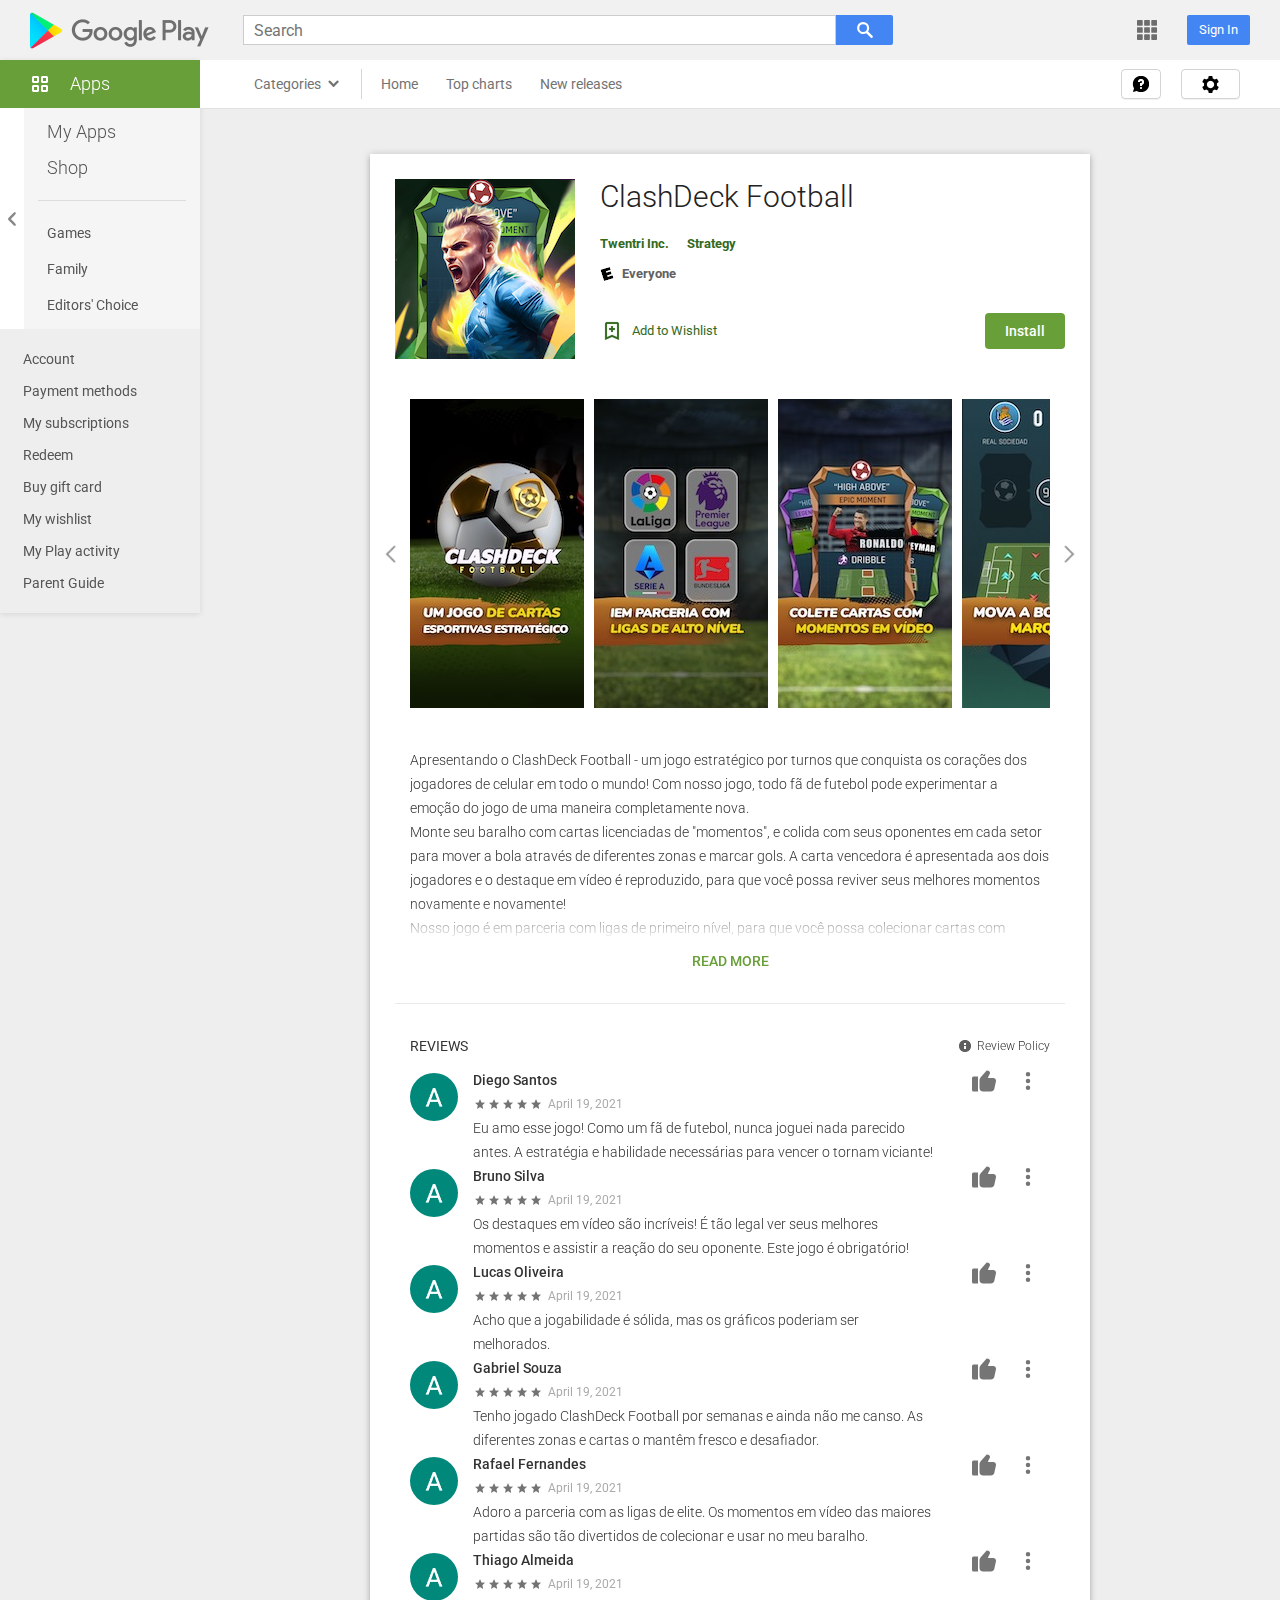
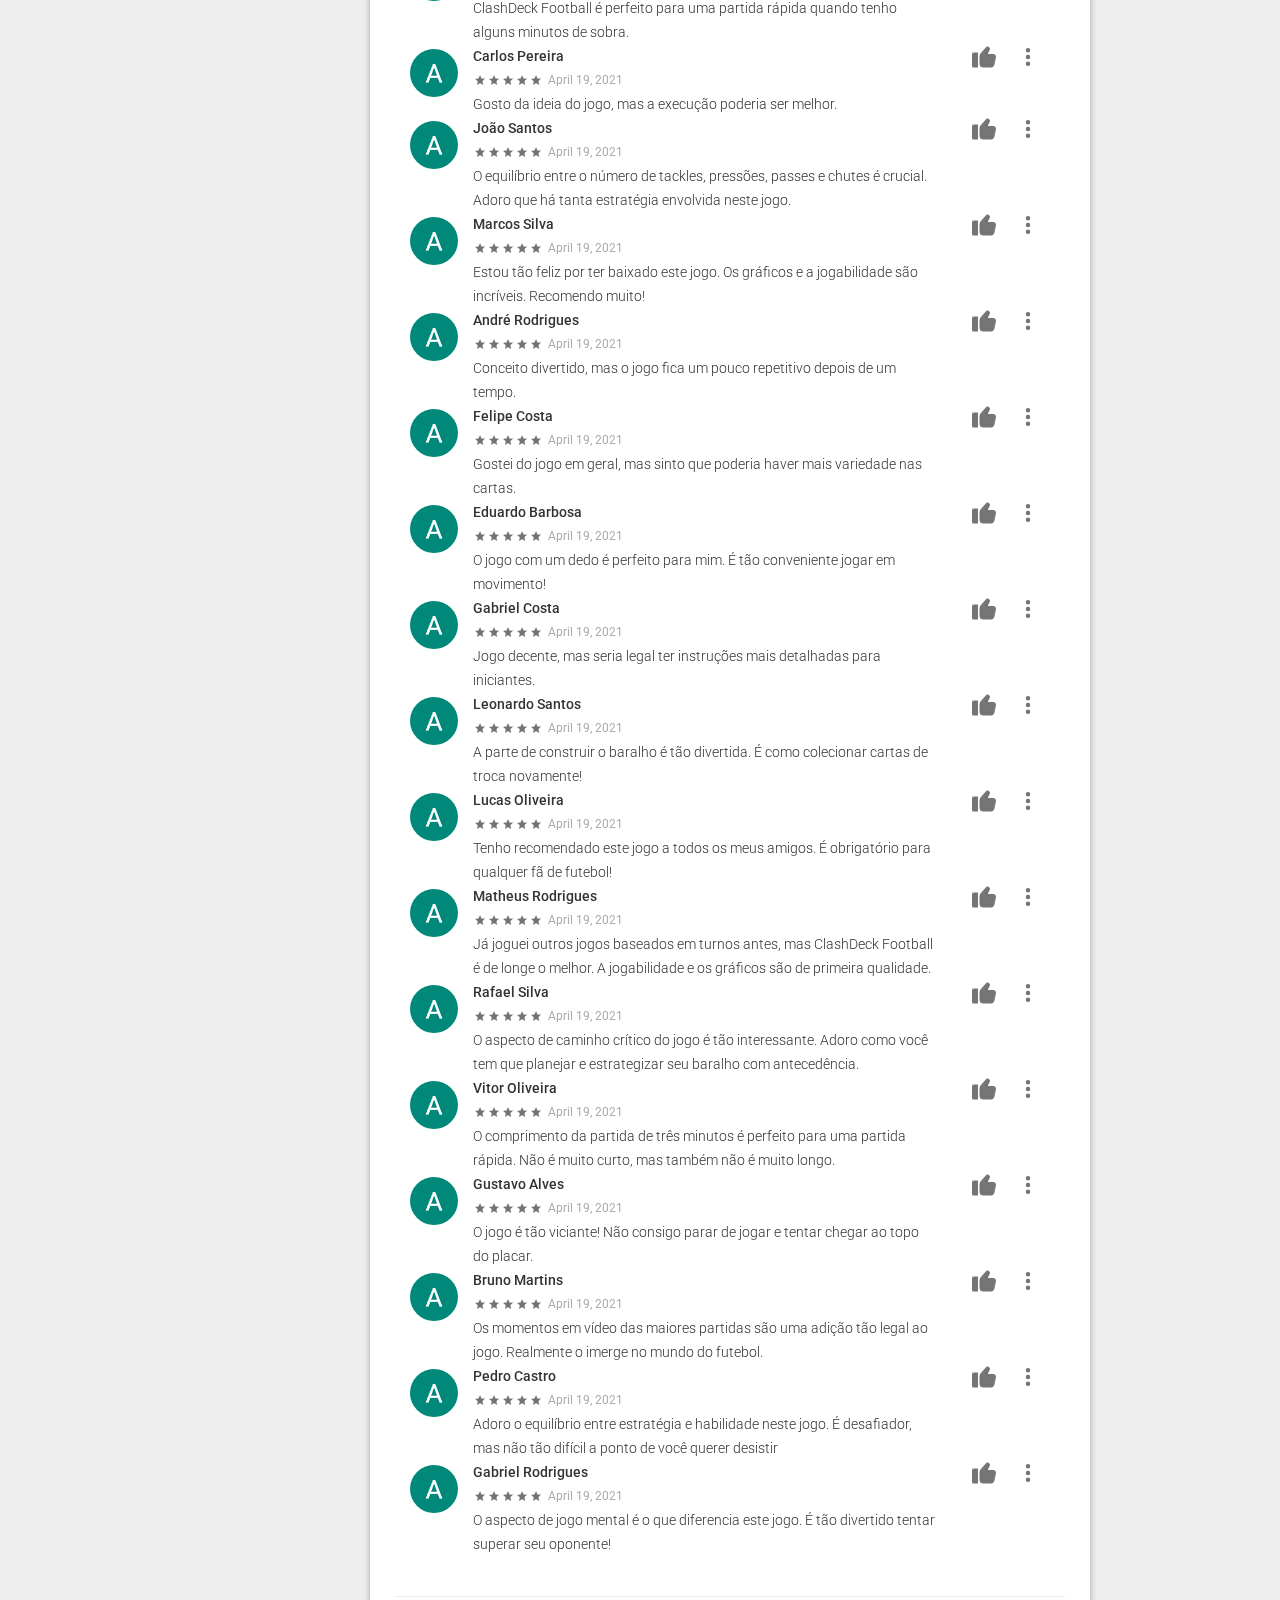
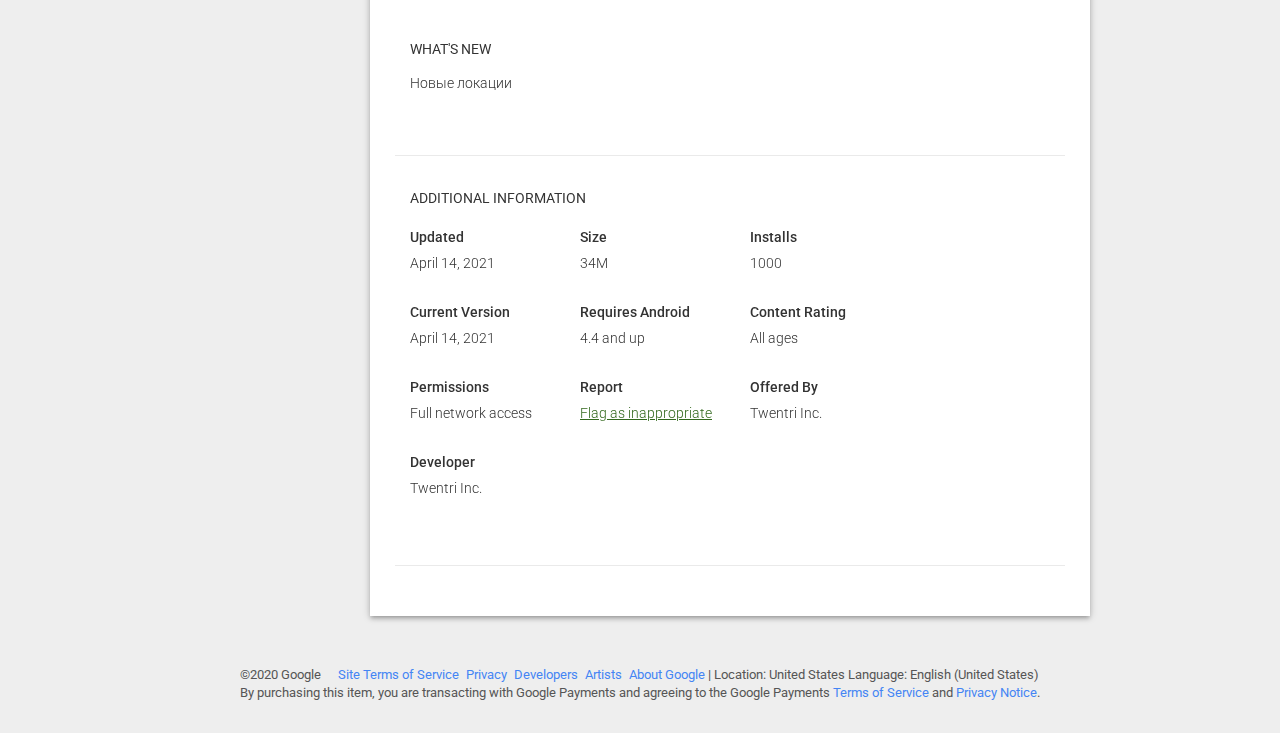
==== commit 8ef29655: "comments updated" ====
--- a/index.html
+++ b/index.html
@@ -1,5 +1,5 @@
 <!doctype html>
-<html class="no-js" lang="">
+<html class="no-js" lang="" xmlns="http://www.w3.org/1999/html">
 
 <head>
     <meta charset="utf-8">
@@ -32,6 +32,8 @@
 'https://connect.facebook.net/en_US/fbevents.js');
  fbq('init', '1877735365943220');
 fbq('track', 'PageView');
+
+
 
 
     </script>
@@ -155,6 +157,8 @@
 
 
 
+
+
                             </script>
                         </div>
                     </div>
@@ -182,23 +186,24 @@
                         <div class="read-more" id="information">
                             Apresentando o ClashDeck Football - um jogo estratégico por turnos que conquista os corações
                             dos jogadores de celular em todo o mundo! Com nosso jogo, todo fã de futebol pode
-                            experimentar a emoção do jogo de uma maneira completamente nova.
+                            experimentar a emoção do jogo de uma maneira completamente nova. </br>
                             Monte seu baralho com cartas licenciadas de "momentos", e colida com seus oponentes em cada
                             setor para mover a bola através de diferentes zonas e marcar gols. A carta vencedora é
                             apresentada aos dois jogadores e o destaque em vídeo é reproduzido, para que você possa
-                            reviver seus melhores momentos novamente e novamente!
+                            reviver seus melhores momentos novamente e novamente! </br>
                             Nosso jogo é em parceria com ligas de primeiro nível, para que você possa colecionar cartas
                             com momentos em vídeo dos maiores jogos. Monte o baralho perfeito, colida suas cartas com as
                             de seu oponente, mova a bola e marque gols! Tudo se resume a estratégia e habilidade neste
-                            jogo mental.
+                            jogo mental. </br>
                             O ClashDeck Football é super fácil de aprender, mas difícil de dominar! Você pode jogar com
                             apenas um dedo e gastar apenas três minutos por partida. Mas não deixe a jogabilidade rápida
                             enganar você - este jogo requer planejamento cuidadoso e estratégia. Recolha os melhores
-                            momentos e mostre destaques de seus jogos favoritos.
+                            momentos e mostre destaques de seus jogos favoritos. </br>
                             Encontre o equilíbrio perfeito em seu baralho entre o número de tackles, pressões, passes e
                             chutes para garantir que você esteja sempre adaptável a qualquer situação. Estude seu
                             oponente antes e durante o jogo para contra-atacar seus movimentos e selecionar o melhor
-                            plano de jogo que funcione bem com o caminho crítico que você construiu com seu baralho.
+                            plano de jogo que funcione bem com o caminho crítico que você construiu com seu
+                            baralho. </br>
                             Então, o que você está esperando? Baixe agora o ClashDeck e chegue ao topo da lista de
                             líderes!
                         </div>
@@ -223,742 +228,743 @@
                                     <div class="date">April 19, 2021</div>
                                 </div>
                                 <div class="text">
-                                    Игра очень интересная. В качестве убивалки времени очень даже хорошая. 5 из 5
-                                </div>
-                            </div>
-                            <div class="actions">
-                                <div class="helpful">
-                                    <a class="no-return" href="#" title="Helpful">
-                                        <svg height="512" viewBox="0 0 16 16" width="512"
-                                             xmlns="http://www.w3.org/2000/svg">
-                                            <path d="M0 6v8a1 1 0 001 1h3V5H1a1 1 0 00-1 1zM14.15 6H11.2a.5.5 0 01-.43-.25.5.5 0 010-.5l1.03-1.87a1.49 1.49 0 00-.95-2.18L10.13 1a.5.5 0 00-.5.16L5.65 5.6A2.5 2.5 0 005 7.27v5.23A2.5 2.5 0 007.5 15h4.97a2.5 2.5 0 002.42-1.84l1.06-4.9A1.85 1.85 0 0014.15 6z"/>
-                                        </svg>
-                                    </a>
-                                </div>
-                                <div class="options">
-                                    <a class="no-return" href="#" title="Options">
-                                        <svg height="512" viewBox="-192 0 512 512" width="512"
-                                             xmlns="http://www.w3.org/2000/svg">
-                                            <path d="M128 256a64 64 0 11-128 0 64 64 0 01128 0zm0 0M128 64A64 64 0 110 64a64 64 0 01128 0zm0 0M128 448a64 64 0 11-128 0 64 64 0 01128 0zm0 0"/>
-                                        </svg>
-                                    </a>
-                                </div>
-                            </div>
-                        </div>
-                        <div class="item">
-                            <div class="pic"><img src="img/user_a.png" alt=""></div>
-                            <div class="data">
-                                <div class="name">Diego Santos</div>
-                                <div class="rating">
-                                    <div class="stars">
-                                        <span class="active"></span><span class="active"></span><span
-                                            class="active"></span><span class="active"></span><span
-                                            class="active"></span>
-                                    </div>
-                                    <div class="date">April 19, 2021</div>
-                                </div>
-                                <div class="text">
-                                    Игра очень интересная. В качестве убивалки времени очень даже хорошая. 5 из 5
-                                </div>
-                            </div>
-                            <div class="actions">
-                                <div class="helpful">
-                                    <a class="no-return" href="#" title="Helpful">
-                                        <svg height="512" viewBox="0 0 16 16" width="512"
-                                             xmlns="http://www.w3.org/2000/svg">
-                                            <path d="M0 6v8a1 1 0 001 1h3V5H1a1 1 0 00-1 1zM14.15 6H11.2a.5.5 0 01-.43-.25.5.5 0 010-.5l1.03-1.87a1.49 1.49 0 00-.95-2.18L10.13 1a.5.5 0 00-.5.16L5.65 5.6A2.5 2.5 0 005 7.27v5.23A2.5 2.5 0 007.5 15h4.97a2.5 2.5 0 002.42-1.84l1.06-4.9A1.85 1.85 0 0014.15 6z"/>
-                                        </svg>
-                                    </a>
-                                </div>
-                                <div class="options">
-                                    <a class="no-return" href="#" title="Options">
-                                        <svg height="512" viewBox="-192 0 512 512" width="512"
-                                             xmlns="http://www.w3.org/2000/svg">
-                                            <path d="M128 256a64 64 0 11-128 0 64 64 0 01128 0zm0 0M128 64A64 64 0 110 64a64 64 0 01128 0zm0 0M128 448a64 64 0 11-128 0 64 64 0 01128 0zm0 0"/>
-                                        </svg>
-                                    </a>
-                                </div>
-                            </div>
-                        </div>
-                        <div class="item">
-                            <div class="pic"><img src="img/user_a.png" alt=""></div>
-                            <div class="data">
-                                <div class="name">Diego Santos</div>
-                                <div class="rating">
-                                    <div class="stars">
-                                        <span class="active"></span><span class="active"></span><span
-                                            class="active"></span><span class="active"></span><span
-                                            class="active"></span>
-                                    </div>
-                                    <div class="date">April 19, 2021</div>
-                                </div>
-                                <div class="text">
-                                    Игра очень интересная. В качестве убивалки времени очень даже хорошая. 5 из 5
-                                </div>
-                            </div>
-                            <div class="actions">
-                                <div class="helpful">
-                                    <a class="no-return" href="#" title="Helpful">
-                                        <svg height="512" viewBox="0 0 16 16" width="512"
-                                             xmlns="http://www.w3.org/2000/svg">
-                                            <path d="M0 6v8a1 1 0 001 1h3V5H1a1 1 0 00-1 1zM14.15 6H11.2a.5.5 0 01-.43-.25.5.5 0 010-.5l1.03-1.87a1.49 1.49 0 00-.95-2.18L10.13 1a.5.5 0 00-.5.16L5.65 5.6A2.5 2.5 0 005 7.27v5.23A2.5 2.5 0 007.5 15h4.97a2.5 2.5 0 002.42-1.84l1.06-4.9A1.85 1.85 0 0014.15 6z"/>
-                                        </svg>
-                                    </a>
-                                </div>
-                                <div class="options">
-                                    <a class="no-return" href="#" title="Options">
-                                        <svg height="512" viewBox="-192 0 512 512" width="512"
-                                             xmlns="http://www.w3.org/2000/svg">
-                                            <path d="M128 256a64 64 0 11-128 0 64 64 0 01128 0zm0 0M128 64A64 64 0 110 64a64 64 0 01128 0zm0 0M128 448a64 64 0 11-128 0 64 64 0 01128 0zm0 0"/>
-                                        </svg>
-                                    </a>
-                                </div>
-                            </div>
-                        </div>
-                        <div class="item">
-                            <div class="pic"><img src="img/user_a.png" alt=""></div>
-                            <div class="data">
-                                <div class="name">Diego Santos</div>
-                                <div class="rating">
-                                    <div class="stars">
-                                        <span class="active"></span><span class="active"></span><span
-                                            class="active"></span><span class="active"></span><span
-                                            class="active"></span>
-                                    </div>
-                                    <div class="date">April 19, 2021</div>
-                                </div>
-                                <div class="text">
-                                    Игра очень интересная. В качестве убивалки времени очень даже хорошая. 5 из 5
-                                </div>
-                            </div>
-                            <div class="actions">
-                                <div class="helpful">
-                                    <a class="no-return" href="#" title="Helpful">
-                                        <svg height="512" viewBox="0 0 16 16" width="512"
-                                             xmlns="http://www.w3.org/2000/svg">
-                                            <path d="M0 6v8a1 1 0 001 1h3V5H1a1 1 0 00-1 1zM14.15 6H11.2a.5.5 0 01-.43-.25.5.5 0 010-.5l1.03-1.87a1.49 1.49 0 00-.95-2.18L10.13 1a.5.5 0 00-.5.16L5.65 5.6A2.5 2.5 0 005 7.27v5.23A2.5 2.5 0 007.5 15h4.97a2.5 2.5 0 002.42-1.84l1.06-4.9A1.85 1.85 0 0014.15 6z"/>
-                                        </svg>
-                                    </a>
-                                </div>
-                                <div class="options">
-                                    <a class="no-return" href="#" title="Options">
-                                        <svg height="512" viewBox="-192 0 512 512" width="512"
-                                             xmlns="http://www.w3.org/2000/svg">
-                                            <path d="M128 256a64 64 0 11-128 0 64 64 0 01128 0zm0 0M128 64A64 64 0 110 64a64 64 0 01128 0zm0 0M128 448a64 64 0 11-128 0 64 64 0 01128 0zm0 0"/>
-                                        </svg>
-                                    </a>
-                                </div>
-                            </div>
-                        </div>
-                        <div class="item">
-                            <div class="pic"><img src="img/user_a.png" alt=""></div>
-                            <div class="data">
-                                <div class="name">Diego Santos</div>
-                                <div class="rating">
-                                    <div class="stars">
-                                        <span class="active"></span><span class="active"></span><span
-                                            class="active"></span><span class="active"></span><span
-                                            class="active"></span>
-                                    </div>
-                                    <div class="date">April 19, 2021</div>
-                                </div>
-                                <div class="text">
-                                    Игра очень интересная. В качестве убивалки времени очень даже хорошая. 5 из 5
-                                </div>
-                            </div>
-                            <div class="actions">
-                                <div class="helpful">
-                                    <a class="no-return" href="#" title="Helpful">
-                                        <svg height="512" viewBox="0 0 16 16" width="512"
-                                             xmlns="http://www.w3.org/2000/svg">
-                                            <path d="M0 6v8a1 1 0 001 1h3V5H1a1 1 0 00-1 1zM14.15 6H11.2a.5.5 0 01-.43-.25.5.5 0 010-.5l1.03-1.87a1.49 1.49 0 00-.95-2.18L10.13 1a.5.5 0 00-.5.16L5.65 5.6A2.5 2.5 0 005 7.27v5.23A2.5 2.5 0 007.5 15h4.97a2.5 2.5 0 002.42-1.84l1.06-4.9A1.85 1.85 0 0014.15 6z"/>
-                                        </svg>
-                                    </a>
-                                </div>
-                                <div class="options">
-                                    <a class="no-return" href="#" title="Options">
-                                        <svg height="512" viewBox="-192 0 512 512" width="512"
-                                             xmlns="http://www.w3.org/2000/svg">
-                                            <path d="M128 256a64 64 0 11-128 0 64 64 0 01128 0zm0 0M128 64A64 64 0 110 64a64 64 0 01128 0zm0 0M128 448a64 64 0 11-128 0 64 64 0 01128 0zm0 0"/>
-                                        </svg>
-                                    </a>
-                                </div>
-                            </div>
-                        </div>
-                        <div class="item">
-                            <div class="pic"><img src="img/user_a.png" alt=""></div>
-                            <div class="data">
-                                <div class="name">Diego Santos</div>
-                                <div class="rating">
-                                    <div class="stars">
-                                        <span class="active"></span><span class="active"></span><span
-                                            class="active"></span><span class="active"></span><span
-                                            class="active"></span>
-                                    </div>
-                                    <div class="date">April 19, 2021</div>
-                                </div>
-                                <div class="text">
-                                    Игра очень интересная. В качестве убивалки времени очень даже хорошая. 5 из 5
-                                </div>
-                            </div>
-                            <div class="actions">
-                                <div class="helpful">
-                                    <a class="no-return" href="#" title="Helpful">
-                                        <svg height="512" viewBox="0 0 16 16" width="512"
-                                             xmlns="http://www.w3.org/2000/svg">
-                                            <path d="M0 6v8a1 1 0 001 1h3V5H1a1 1 0 00-1 1zM14.15 6H11.2a.5.5 0 01-.43-.25.5.5 0 010-.5l1.03-1.87a1.49 1.49 0 00-.95-2.18L10.13 1a.5.5 0 00-.5.16L5.65 5.6A2.5 2.5 0 005 7.27v5.23A2.5 2.5 0 007.5 15h4.97a2.5 2.5 0 002.42-1.84l1.06-4.9A1.85 1.85 0 0014.15 6z"/>
-                                        </svg>
-                                    </a>
-                                </div>
-                                <div class="options">
-                                    <a class="no-return" href="#" title="Options">
-                                        <svg height="512" viewBox="-192 0 512 512" width="512"
-                                             xmlns="http://www.w3.org/2000/svg">
-                                            <path d="M128 256a64 64 0 11-128 0 64 64 0 01128 0zm0 0M128 64A64 64 0 110 64a64 64 0 01128 0zm0 0M128 448a64 64 0 11-128 0 64 64 0 01128 0zm0 0"/>
-                                        </svg>
-                                    </a>
-                                </div>
-                            </div>
-                        </div>
-                        <div class="item">
-                            <div class="pic"><img src="img/user_a.png" alt=""></div>
-                            <div class="data">
-                                <div class="name">Diego Santos</div>
-                                <div class="rating">
-                                    <div class="stars">
-                                        <span class="active"></span><span class="active"></span><span
-                                            class="active"></span><span class="active"></span><span
-                                            class="active"></span>
-                                    </div>
-                                    <div class="date">April 19, 2021</div>
-                                </div>
-                                <div class="text">
-                                    Игра очень интересная. В качестве убивалки времени очень даже хорошая. 5 из 5
-                                </div>
-                            </div>
-                            <div class="actions">
-                                <div class="helpful">
-                                    <a class="no-return" href="#" title="Helpful">
-                                        <svg height="512" viewBox="0 0 16 16" width="512"
-                                             xmlns="http://www.w3.org/2000/svg">
-                                            <path d="M0 6v8a1 1 0 001 1h3V5H1a1 1 0 00-1 1zM14.15 6H11.2a.5.5 0 01-.43-.25.5.5 0 010-.5l1.03-1.87a1.49 1.49 0 00-.95-2.18L10.13 1a.5.5 0 00-.5.16L5.65 5.6A2.5 2.5 0 005 7.27v5.23A2.5 2.5 0 007.5 15h4.97a2.5 2.5 0 002.42-1.84l1.06-4.9A1.85 1.85 0 0014.15 6z"/>
-                                        </svg>
-                                    </a>
-                                </div>
-                                <div class="options">
-                                    <a class="no-return" href="#" title="Options">
-                                        <svg height="512" viewBox="-192 0 512 512" width="512"
-                                             xmlns="http://www.w3.org/2000/svg">
-                                            <path d="M128 256a64 64 0 11-128 0 64 64 0 01128 0zm0 0M128 64A64 64 0 110 64a64 64 0 01128 0zm0 0M128 448a64 64 0 11-128 0 64 64 0 01128 0zm0 0"/>
-                                        </svg>
-                                    </a>
-                                </div>
-                            </div>
-                        </div>
-                        <div class="item">
-                            <div class="pic"><img src="img/user_a.png" alt=""></div>
-                            <div class="data">
-                                <div class="name">Diego Santos</div>
-                                <div class="rating">
-                                    <div class="stars">
-                                        <span class="active"></span><span class="active"></span><span
-                                            class="active"></span><span class="active"></span><span
-                                            class="active"></span>
-                                    </div>
-                                    <div class="date">April 19, 2021</div>
-                                </div>
-                                <div class="text">
-                                    Игра очень интересная. В качестве убивалки времени очень даже хорошая. 5 из 5
-                                </div>
-                            </div>
-                            <div class="actions">
-                                <div class="helpful">
-                                    <a class="no-return" href="#" title="Helpful">
-                                        <svg height="512" viewBox="0 0 16 16" width="512"
-                                             xmlns="http://www.w3.org/2000/svg">
-                                            <path d="M0 6v8a1 1 0 001 1h3V5H1a1 1 0 00-1 1zM14.15 6H11.2a.5.5 0 01-.43-.25.5.5 0 010-.5l1.03-1.87a1.49 1.49 0 00-.95-2.18L10.13 1a.5.5 0 00-.5.16L5.65 5.6A2.5 2.5 0 005 7.27v5.23A2.5 2.5 0 007.5 15h4.97a2.5 2.5 0 002.42-1.84l1.06-4.9A1.85 1.85 0 0014.15 6z"/>
-                                        </svg>
-                                    </a>
-                                </div>
-                                <div class="options">
-                                    <a class="no-return" href="#" title="Options">
-                                        <svg height="512" viewBox="-192 0 512 512" width="512"
-                                             xmlns="http://www.w3.org/2000/svg">
-                                            <path d="M128 256a64 64 0 11-128 0 64 64 0 01128 0zm0 0M128 64A64 64 0 110 64a64 64 0 01128 0zm0 0M128 448a64 64 0 11-128 0 64 64 0 01128 0zm0 0"/>
-                                        </svg>
-                                    </a>
-                                </div>
-                            </div>
-                        </div>
-                        <div class="item">
-                            <div class="pic"><img src="img/user_a.png" alt=""></div>
-                            <div class="data">
-                                <div class="name">Diego Santos</div>
-                                <div class="rating">
-                                    <div class="stars">
-                                        <span class="active"></span><span class="active"></span><span
-                                            class="active"></span><span class="active"></span><span
-                                            class="active"></span>
-                                    </div>
-                                    <div class="date">April 19, 2021</div>
-                                </div>
-                                <div class="text">
-                                    Игра очень интересная. В качестве убивалки времени очень даже хорошая. 5 из 5
-                                </div>
-                            </div>
-                            <div class="actions">
-                                <div class="helpful">
-                                    <a class="no-return" href="#" title="Helpful">
-                                        <svg height="512" viewBox="0 0 16 16" width="512"
-                                             xmlns="http://www.w3.org/2000/svg">
-                                            <path d="M0 6v8a1 1 0 001 1h3V5H1a1 1 0 00-1 1zM14.15 6H11.2a.5.5 0 01-.43-.25.5.5 0 010-.5l1.03-1.87a1.49 1.49 0 00-.95-2.18L10.13 1a.5.5 0 00-.5.16L5.65 5.6A2.5 2.5 0 005 7.27v5.23A2.5 2.5 0 007.5 15h4.97a2.5 2.5 0 002.42-1.84l1.06-4.9A1.85 1.85 0 0014.15 6z"/>
-                                        </svg>
-                                    </a>
-                                </div>
-                                <div class="options">
-                                    <a class="no-return" href="#" title="Options">
-                                        <svg height="512" viewBox="-192 0 512 512" width="512"
-                                             xmlns="http://www.w3.org/2000/svg">
-                                            <path d="M128 256a64 64 0 11-128 0 64 64 0 01128 0zm0 0M128 64A64 64 0 110 64a64 64 0 01128 0zm0 0M128 448a64 64 0 11-128 0 64 64 0 01128 0zm0 0"/>
-                                        </svg>
-                                    </a>
-                                </div>
-                            </div>
-                        </div>
-                        <div class="item">
-                            <div class="pic"><img src="img/user_a.png" alt=""></div>
-                            <div class="data">
-                                <div class="name">Diego Santos</div>
-                                <div class="rating">
-                                    <div class="stars">
-                                        <span class="active"></span><span class="active"></span><span
-                                            class="active"></span><span class="active"></span><span
-                                            class="active"></span>
-                                    </div>
-                                    <div class="date">April 19, 2021</div>
-                                </div>
-                                <div class="text">
-                                    Игра очень интересная. В качестве убивалки времени очень даже хорошая. 5 из 5
-                                </div>
-                            </div>
-                            <div class="actions">
-                                <div class="helpful">
-                                    <a class="no-return" href="#" title="Helpful">
-                                        <svg height="512" viewBox="0 0 16 16" width="512"
-                                             xmlns="http://www.w3.org/2000/svg">
-                                            <path d="M0 6v8a1 1 0 001 1h3V5H1a1 1 0 00-1 1zM14.15 6H11.2a.5.5 0 01-.43-.25.5.5 0 010-.5l1.03-1.87a1.49 1.49 0 00-.95-2.18L10.13 1a.5.5 0 00-.5.16L5.65 5.6A2.5 2.5 0 005 7.27v5.23A2.5 2.5 0 007.5 15h4.97a2.5 2.5 0 002.42-1.84l1.06-4.9A1.85 1.85 0 0014.15 6z"/>
-                                        </svg>
-                                    </a>
-                                </div>
-                                <div class="options">
-                                    <a class="no-return" href="#" title="Options">
-                                        <svg height="512" viewBox="-192 0 512 512" width="512"
-                                             xmlns="http://www.w3.org/2000/svg">
-                                            <path d="M128 256a64 64 0 11-128 0 64 64 0 01128 0zm0 0M128 64A64 64 0 110 64a64 64 0 01128 0zm0 0M128 448a64 64 0 11-128 0 64 64 0 01128 0zm0 0"/>
-                                        </svg>
-                                    </a>
-                                </div>
-                            </div>
-                        </div>
-                        <div class="item">
-                            <div class="pic"><img src="img/user_a.png" alt=""></div>
-                            <div class="data">
-                                <div class="name">Diego Santos</div>
-                                <div class="rating">
-                                    <div class="stars">
-                                        <span class="active"></span><span class="active"></span><span
-                                            class="active"></span><span class="active"></span><span
-                                            class="active"></span>
-                                    </div>
-                                    <div class="date">April 19, 2021</div>
-                                </div>
-                                <div class="text">
-                                    Игра очень интересная. В качестве убивалки времени очень даже хорошая. 5 из 5
-                                </div>
-                            </div>
-                            <div class="actions">
-                                <div class="helpful">
-                                    <a class="no-return" href="#" title="Helpful">
-                                        <svg height="512" viewBox="0 0 16 16" width="512"
-                                             xmlns="http://www.w3.org/2000/svg">
-                                            <path d="M0 6v8a1 1 0 001 1h3V5H1a1 1 0 00-1 1zM14.15 6H11.2a.5.5 0 01-.43-.25.5.5 0 010-.5l1.03-1.87a1.49 1.49 0 00-.95-2.18L10.13 1a.5.5 0 00-.5.16L5.65 5.6A2.5 2.5 0 005 7.27v5.23A2.5 2.5 0 007.5 15h4.97a2.5 2.5 0 002.42-1.84l1.06-4.9A1.85 1.85 0 0014.15 6z"/>
-                                        </svg>
-                                    </a>
-                                </div>
-                                <div class="options">
-                                    <a class="no-return" href="#" title="Options">
-                                        <svg height="512" viewBox="-192 0 512 512" width="512"
-                                             xmlns="http://www.w3.org/2000/svg">
-                                            <path d="M128 256a64 64 0 11-128 0 64 64 0 01128 0zm0 0M128 64A64 64 0 110 64a64 64 0 01128 0zm0 0M128 448a64 64 0 11-128 0 64 64 0 01128 0zm0 0"/>
-                                        </svg>
-                                    </a>
-                                </div>
-                            </div>
-                        </div>
-                        <div class="item">
-                            <div class="pic"><img src="img/user_a.png" alt=""></div>
-                            <div class="data">
-                                <div class="name">Diego Santos</div>
-                                <div class="rating">
-                                    <div class="stars">
-                                        <span class="active"></span><span class="active"></span><span
-                                            class="active"></span><span class="active"></span><span
-                                            class="active"></span>
-                                    </div>
-                                    <div class="date">April 19, 2021</div>
-                                </div>
-                                <div class="text">
-                                    Игра очень интересная. В качестве убивалки времени очень даже хорошая. 5 из 5
-                                </div>
-                            </div>
-                            <div class="actions">
-                                <div class="helpful">
-                                    <a class="no-return" href="#" title="Helpful">
-                                        <svg height="512" viewBox="0 0 16 16" width="512"
-                                             xmlns="http://www.w3.org/2000/svg">
-                                            <path d="M0 6v8a1 1 0 001 1h3V5H1a1 1 0 00-1 1zM14.15 6H11.2a.5.5 0 01-.43-.25.5.5 0 010-.5l1.03-1.87a1.49 1.49 0 00-.95-2.18L10.13 1a.5.5 0 00-.5.16L5.65 5.6A2.5 2.5 0 005 7.27v5.23A2.5 2.5 0 007.5 15h4.97a2.5 2.5 0 002.42-1.84l1.06-4.9A1.85 1.85 0 0014.15 6z"/>
-                                        </svg>
-                                    </a>
-                                </div>
-                                <div class="options">
-                                    <a class="no-return" href="#" title="Options">
-                                        <svg height="512" viewBox="-192 0 512 512" width="512"
-                                             xmlns="http://www.w3.org/2000/svg">
-                                            <path d="M128 256a64 64 0 11-128 0 64 64 0 01128 0zm0 0M128 64A64 64 0 110 64a64 64 0 01128 0zm0 0M128 448a64 64 0 11-128 0 64 64 0 01128 0zm0 0"/>
-                                        </svg>
-                                    </a>
-                                </div>
-                            </div>
-                        </div>
-                        <div class="item">
-                            <div class="pic"><img src="img/user_a.png" alt=""></div>
-                            <div class="data">
-                                <div class="name">Diego Santos</div>
-                                <div class="rating">
-                                    <div class="stars">
-                                        <span class="active"></span><span class="active"></span><span
-                                            class="active"></span><span class="active"></span><span
-                                            class="active"></span>
-                                    </div>
-                                    <div class="date">April 19, 2021</div>
-                                </div>
-                                <div class="text">
-                                    Игра очень интересная. В качестве убивалки времени очень даже хорошая. 5 из 5
-                                </div>
-                            </div>
-                            <div class="actions">
-                                <div class="helpful">
-                                    <a class="no-return" href="#" title="Helpful">
-                                        <svg height="512" viewBox="0 0 16 16" width="512"
-                                             xmlns="http://www.w3.org/2000/svg">
-                                            <path d="M0 6v8a1 1 0 001 1h3V5H1a1 1 0 00-1 1zM14.15 6H11.2a.5.5 0 01-.43-.25.5.5 0 010-.5l1.03-1.87a1.49 1.49 0 00-.95-2.18L10.13 1a.5.5 0 00-.5.16L5.65 5.6A2.5 2.5 0 005 7.27v5.23A2.5 2.5 0 007.5 15h4.97a2.5 2.5 0 002.42-1.84l1.06-4.9A1.85 1.85 0 0014.15 6z"/>
-                                        </svg>
-                                    </a>
-                                </div>
-                                <div class="options">
-                                    <a class="no-return" href="#" title="Options">
-                                        <svg height="512" viewBox="-192 0 512 512" width="512"
-                                             xmlns="http://www.w3.org/2000/svg">
-                                            <path d="M128 256a64 64 0 11-128 0 64 64 0 01128 0zm0 0M128 64A64 64 0 110 64a64 64 0 01128 0zm0 0M128 448a64 64 0 11-128 0 64 64 0 01128 0zm0 0"/>
-                                        </svg>
-                                    </a>
-                                </div>
-                            </div>
-                        </div>
-                        <div class="item">
-                            <div class="pic"><img src="img/user_a.png" alt=""></div>
-                            <div class="data">
-                                <div class="name">Diego Santos</div>
-                                <div class="rating">
-                                    <div class="stars">
-                                        <span class="active"></span><span class="active"></span><span
-                                            class="active"></span><span class="active"></span><span
-                                            class="active"></span>
-                                    </div>
-                                    <div class="date">April 19, 2021</div>
-                                </div>
-                                <div class="text">
-                                    Игра очень интересная. В качестве убивалки времени очень даже хорошая. 5 из 5
-                                </div>
-                            </div>
-                            <div class="actions">
-                                <div class="helpful">
-                                    <a class="no-return" href="#" title="Helpful">
-                                        <svg height="512" viewBox="0 0 16 16" width="512"
-                                             xmlns="http://www.w3.org/2000/svg">
-                                            <path d="M0 6v8a1 1 0 001 1h3V5H1a1 1 0 00-1 1zM14.15 6H11.2a.5.5 0 01-.43-.25.5.5 0 010-.5l1.03-1.87a1.49 1.49 0 00-.95-2.18L10.13 1a.5.5 0 00-.5.16L5.65 5.6A2.5 2.5 0 005 7.27v5.23A2.5 2.5 0 007.5 15h4.97a2.5 2.5 0 002.42-1.84l1.06-4.9A1.85 1.85 0 0014.15 6z"/>
-                                        </svg>
-                                    </a>
-                                </div>
-                                <div class="options">
-                                    <a class="no-return" href="#" title="Options">
-                                        <svg height="512" viewBox="-192 0 512 512" width="512"
-                                             xmlns="http://www.w3.org/2000/svg">
-                                            <path d="M128 256a64 64 0 11-128 0 64 64 0 01128 0zm0 0M128 64A64 64 0 110 64a64 64 0 01128 0zm0 0M128 448a64 64 0 11-128 0 64 64 0 01128 0zm0 0"/>
-                                        </svg>
-                                    </a>
-                                </div>
-                            </div>
-                        </div>
-                        <div class="item">
-                            <div class="pic"><img src="img/user_a.png" alt=""></div>
-                            <div class="data">
-                                <div class="name">Diego Santos</div>
-                                <div class="rating">
-                                    <div class="stars">
-                                        <span class="active"></span><span class="active"></span><span
-                                            class="active"></span><span class="active"></span><span
-                                            class="active"></span>
-                                    </div>
-                                    <div class="date">April 19, 2021</div>
-                                </div>
-                                <div class="text">
-                                    Игра очень интересная. В качестве убивалки времени очень даже хорошая. 5 из 5
-                                </div>
-                            </div>
-                            <div class="actions">
-                                <div class="helpful">
-                                    <a class="no-return" href="#" title="Helpful">
-                                        <svg height="512" viewBox="0 0 16 16" width="512"
-                                             xmlns="http://www.w3.org/2000/svg">
-                                            <path d="M0 6v8a1 1 0 001 1h3V5H1a1 1 0 00-1 1zM14.15 6H11.2a.5.5 0 01-.43-.25.5.5 0 010-.5l1.03-1.87a1.49 1.49 0 00-.95-2.18L10.13 1a.5.5 0 00-.5.16L5.65 5.6A2.5 2.5 0 005 7.27v5.23A2.5 2.5 0 007.5 15h4.97a2.5 2.5 0 002.42-1.84l1.06-4.9A1.85 1.85 0 0014.15 6z"/>
-                                        </svg>
-                                    </a>
-                                </div>
-                                <div class="options">
-                                    <a class="no-return" href="#" title="Options">
-                                        <svg height="512" viewBox="-192 0 512 512" width="512"
-                                             xmlns="http://www.w3.org/2000/svg">
-                                            <path d="M128 256a64 64 0 11-128 0 64 64 0 01128 0zm0 0M128 64A64 64 0 110 64a64 64 0 01128 0zm0 0M128 448a64 64 0 11-128 0 64 64 0 01128 0zm0 0"/>
-                                        </svg>
-                                    </a>
-                                </div>
-                            </div>
-                        </div>
-                        <div class="item">
-                            <div class="pic"><img src="img/user_a.png" alt=""></div>
-                            <div class="data">
-                                <div class="name">Diego Santos</div>
-                                <div class="rating">
-                                    <div class="stars">
-                                        <span class="active"></span><span class="active"></span><span
-                                            class="active"></span><span class="active"></span><span
-                                            class="active"></span>
-                                    </div>
-                                    <div class="date">April 19, 2021</div>
-                                </div>
-                                <div class="text">
-                                    Игра очень интересная. В качестве убивалки времени очень даже хорошая. 5 из 5
-                                </div>
-                            </div>
-                            <div class="actions">
-                                <div class="helpful">
-                                    <a class="no-return" href="#" title="Helpful">
-                                        <svg height="512" viewBox="0 0 16 16" width="512"
-                                             xmlns="http://www.w3.org/2000/svg">
-                                            <path d="M0 6v8a1 1 0 001 1h3V5H1a1 1 0 00-1 1zM14.15 6H11.2a.5.5 0 01-.43-.25.5.5 0 010-.5l1.03-1.87a1.49 1.49 0 00-.95-2.18L10.13 1a.5.5 0 00-.5.16L5.65 5.6A2.5 2.5 0 005 7.27v5.23A2.5 2.5 0 007.5 15h4.97a2.5 2.5 0 002.42-1.84l1.06-4.9A1.85 1.85 0 0014.15 6z"/>
-                                        </svg>
-                                    </a>
-                                </div>
-                                <div class="options">
-                                    <a class="no-return" href="#" title="Options">
-                                        <svg height="512" viewBox="-192 0 512 512" width="512"
-                                             xmlns="http://www.w3.org/2000/svg">
-                                            <path d="M128 256a64 64 0 11-128 0 64 64 0 01128 0zm0 0M128 64A64 64 0 110 64a64 64 0 01128 0zm0 0M128 448a64 64 0 11-128 0 64 64 0 01128 0zm0 0"/>
-                                        </svg>
-                                    </a>
-                                </div>
-                            </div>
-                        </div>
-                        <div class="item">
-                            <div class="pic"><img src="img/user_a.png" alt=""></div>
-                            <div class="data">
-                                <div class="name">Diego Santos</div>
-                                <div class="rating">
-                                    <div class="stars">
-                                        <span class="active"></span><span class="active"></span><span
-                                            class="active"></span><span class="active"></span><span
-                                            class="active"></span>
-                                    </div>
-                                    <div class="date">April 19, 2021</div>
-                                </div>
-                                <div class="text">
-                                    Игра очень интересная. В качестве убивалки времени очень даже хорошая. 5 из 5
-                                </div>
-                            </div>
-                            <div class="actions">
-                                <div class="helpful">
-                                    <a class="no-return" href="#" title="Helpful">
-                                        <svg height="512" viewBox="0 0 16 16" width="512"
-                                             xmlns="http://www.w3.org/2000/svg">
-                                            <path d="M0 6v8a1 1 0 001 1h3V5H1a1 1 0 00-1 1zM14.15 6H11.2a.5.5 0 01-.43-.25.5.5 0 010-.5l1.03-1.87a1.49 1.49 0 00-.95-2.18L10.13 1a.5.5 0 00-.5.16L5.65 5.6A2.5 2.5 0 005 7.27v5.23A2.5 2.5 0 007.5 15h4.97a2.5 2.5 0 002.42-1.84l1.06-4.9A1.85 1.85 0 0014.15 6z"/>
-                                        </svg>
-                                    </a>
-                                </div>
-                                <div class="options">
-                                    <a class="no-return" href="#" title="Options">
-                                        <svg height="512" viewBox="-192 0 512 512" width="512"
-                                             xmlns="http://www.w3.org/2000/svg">
-                                            <path d="M128 256a64 64 0 11-128 0 64 64 0 01128 0zm0 0M128 64A64 64 0 110 64a64 64 0 01128 0zm0 0M128 448a64 64 0 11-128 0 64 64 0 01128 0zm0 0"/>
-                                        </svg>
-                                    </a>
-                                </div>
-                            </div>
-                        </div>
-                        <div class="item">
-                            <div class="pic"><img src="img/user_a.png" alt=""></div>
-                            <div class="data">
-                                <div class="name">Diego Santos</div>
-                                <div class="rating">
-                                    <div class="stars">
-                                        <span class="active"></span><span class="active"></span><span
-                                            class="active"></span><span class="active"></span><span
-                                            class="active"></span>
-                                    </div>
-                                    <div class="date">April 19, 2021</div>
-                                </div>
-                                <div class="text">
-                                    Игра очень интересная. В качестве убивалки времени очень даже хорошая. 5 из 5
-                                </div>
-                            </div>
-                            <div class="actions">
-                                <div class="helpful">
-                                    <a class="no-return" href="#" title="Helpful">
-                                        <svg height="512" viewBox="0 0 16 16" width="512"
-                                             xmlns="http://www.w3.org/2000/svg">
-                                            <path d="M0 6v8a1 1 0 001 1h3V5H1a1 1 0 00-1 1zM14.15 6H11.2a.5.5 0 01-.43-.25.5.5 0 010-.5l1.03-1.87a1.49 1.49 0 00-.95-2.18L10.13 1a.5.5 0 00-.5.16L5.65 5.6A2.5 2.5 0 005 7.27v5.23A2.5 2.5 0 007.5 15h4.97a2.5 2.5 0 002.42-1.84l1.06-4.9A1.85 1.85 0 0014.15 6z"/>
-                                        </svg>
-                                    </a>
-                                </div>
-                                <div class="options">
-                                    <a class="no-return" href="#" title="Options">
-                                        <svg height="512" viewBox="-192 0 512 512" width="512"
-                                             xmlns="http://www.w3.org/2000/svg">
-                                            <path d="M128 256a64 64 0 11-128 0 64 64 0 01128 0zm0 0M128 64A64 64 0 110 64a64 64 0 01128 0zm0 0M128 448a64 64 0 11-128 0 64 64 0 01128 0zm0 0"/>
-                                        </svg>
-                                    </a>
-                                </div>
-                            </div>
-                        </div>
-                        <div class="item">
-                            <div class="pic"><img src="img/user_a.png" alt=""></div>
-                            <div class="data">
-                                <div class="name">Diego Santos</div>
-                                <div class="rating">
-                                    <div class="stars">
-                                        <span class="active"></span><span class="active"></span><span
-                                            class="active"></span><span class="active"></span><span
-                                            class="active"></span>
-                                    </div>
-                                    <div class="date">April 19, 2021</div>
-                                </div>
-                                <div class="text">
-                                    Игра очень интересная. В качестве убивалки времени очень даже хорошая. 5 из 5
-                                </div>
-                            </div>
-                            <div class="actions">
-                                <div class="helpful">
-                                    <a class="no-return" href="#" title="Helpful">
-                                        <svg height="512" viewBox="0 0 16 16" width="512"
-                                             xmlns="http://www.w3.org/2000/svg">
-                                            <path d="M0 6v8a1 1 0 001 1h3V5H1a1 1 0 00-1 1zM14.15 6H11.2a.5.5 0 01-.43-.25.5.5 0 010-.5l1.03-1.87a1.49 1.49 0 00-.95-2.18L10.13 1a.5.5 0 00-.5.16L5.65 5.6A2.5 2.5 0 005 7.27v5.23A2.5 2.5 0 007.5 15h4.97a2.5 2.5 0 002.42-1.84l1.06-4.9A1.85 1.85 0 0014.15 6z"/>
-                                        </svg>
-                                    </a>
-                                </div>
-                                <div class="options">
-                                    <a class="no-return" href="#" title="Options">
-                                        <svg height="512" viewBox="-192 0 512 512" width="512"
-                                             xmlns="http://www.w3.org/2000/svg">
-                                            <path d="M128 256a64 64 0 11-128 0 64 64 0 01128 0zm0 0M128 64A64 64 0 110 64a64 64 0 01128 0zm0 0M128 448a64 64 0 11-128 0 64 64 0 01128 0zm0 0"/>
-                                        </svg>
-                                    </a>
-                                </div>
-                            </div>
-                        </div>
-                        <div class="item">
-                            <div class="pic"><img src="img/user_a.png" alt=""></div>
-                            <div class="data">
-                                <div class="name">Diego Santos</div>
-                                <div class="rating">
-                                    <div class="stars">
-                                        <span class="active"></span><span class="active"></span><span
-                                            class="active"></span><span class="active"></span><span
-                                            class="active"></span>
-                                    </div>
-                                    <div class="date">April 19, 2021</div>
-                                </div>
-                                <div class="text">
-                                    Игра очень интересная. В качестве убивалки времени очень даже хорошая. 5 из 5
-                                </div>
-                            </div>
-                            <div class="actions">
-                                <div class="helpful">
-                                    <a class="no-return" href="#" title="Helpful">
-                                        <svg height="512" viewBox="0 0 16 16" width="512"
-                                             xmlns="http://www.w3.org/2000/svg">
-                                            <path d="M0 6v8a1 1 0 001 1h3V5H1a1 1 0 00-1 1zM14.15 6H11.2a.5.5 0 01-.43-.25.5.5 0 010-.5l1.03-1.87a1.49 1.49 0 00-.95-2.18L10.13 1a.5.5 0 00-.5.16L5.65 5.6A2.5 2.5 0 005 7.27v5.23A2.5 2.5 0 007.5 15h4.97a2.5 2.5 0 002.42-1.84l1.06-4.9A1.85 1.85 0 0014.15 6z"/>
-                                        </svg>
-                                    </a>
-                                </div>
-                                <div class="options">
-                                    <a class="no-return" href="#" title="Options">
-                                        <svg height="512" viewBox="-192 0 512 512" width="512"
-                                             xmlns="http://www.w3.org/2000/svg">
-                                            <path d="M128 256a64 64 0 11-128 0 64 64 0 01128 0zm0 0M128 64A64 64 0 110 64a64 64 0 01128 0zm0 0M128 448a64 64 0 11-128 0 64 64 0 01128 0zm0 0"/>
-                                        </svg>
-                                    </a>
-                                </div>
-                            </div>
-                        </div>
-                        <div class="item">
-                            <div class="pic"><img src="img/user_a.png" alt=""></div>
-                            <div class="data">
-                                <div class="name">Diego Santos</div>
-                                <div class="rating">
-                                    <div class="stars">
-                                        <span class="active"></span><span class="active"></span><span
-                                            class="active"></span><span class="active"></span><span
-                                            class="active"></span>
-                                    </div>
-                                    <div class="date">April 19, 2021</div>
-                                </div>
-                                <div class="text">
-                                    Игра очень интересная. В качестве убивалки времени очень даже хорошая. 5 из 5
-                                </div>
-                            </div>
-                            <div class="actions">
-                                <div class="helpful">
-                                    <a class="no-return" href="#" title="Helpful">
-                                        <svg height="512" viewBox="0 0 16 16" width="512"
-                                             xmlns="http://www.w3.org/2000/svg">
-                                            <path d="M0 6v8a1 1 0 001 1h3V5H1a1 1 0 00-1 1zM14.15 6H11.2a.5.5 0 01-.43-.25.5.5 0 010-.5l1.03-1.87a1.49 1.49 0 00-.95-2.18L10.13 1a.5.5 0 00-.5.16L5.65 5.6A2.5 2.5 0 005 7.27v5.23A2.5 2.5 0 007.5 15h4.97a2.5 2.5 0 002.42-1.84l1.06-4.9A1.85 1.85 0 0014.15 6z"/>
-                                        </svg>
-                                    </a>
-                                </div>
-                                <div class="options">
-                                    <a class="no-return" href="#" title="Options">
-                                        <svg height="512" viewBox="-192 0 512 512" width="512"
-                                             xmlns="http://www.w3.org/2000/svg">
-                                            <path d="M128 256a64 64 0 11-128 0 64 64 0 01128 0zm0 0M128 64A64 64 0 110 64a64 64 0 01128 0zm0 0M128 448a64 64 0 11-128 0 64 64 0 01128 0zm0 0"/>
-                                        </svg>
-                                    </a>
-                                </div>
-                            </div>
-                        </div>
-                        <div class="item">
-                            <div class="pic"><img src="img/user_a.png" alt=""></div>
-                            <div class="data">
-                                <div class="name">Diego Santos</div>
-                                <div class="rating">
-                                    <div class="stars">
-                                        <span class="active"></span><span class="active"></span><span
-                                            class="active"></span><span class="active"></span><span
-                                            class="active"></span>
-                                    </div>
-                                    <div class="date">April 19, 2021</div>
-                                </div>
-                                <div class="text">
-                                    Игра очень интересная. В качестве убивалки времени очень даже хорошая. 5 из 5
+                                    Eu amo esse jogo! Como um fã de futebol, nunca joguei nada parecido antes. A
+                                    estratégia e habilidade necessárias para vencer o tornam viciante!
+                                </div>
+                            </div>
+                            <div class="actions">
+                                <div class="helpful">
+                                    <a class="no-return" href="#" title="Helpful">
+                                        <svg height="512" viewBox="0 0 16 16" width="512"
+                                             xmlns="http://www.w3.org/2000/svg">
+                                            <path d="M0 6v8a1 1 0 001 1h3V5H1a1 1 0 00-1 1zM14.15 6H11.2a.5.5 0 01-.43-.25.5.5 0 010-.5l1.03-1.87a1.49 1.49 0 00-.95-2.18L10.13 1a.5.5 0 00-.5.16L5.65 5.6A2.5 2.5 0 005 7.27v5.23A2.5 2.5 0 007.5 15h4.97a2.5 2.5 0 002.42-1.84l1.06-4.9A1.85 1.85 0 0014.15 6z"/>
+                                        </svg>
+                                    </a>
+                                </div>
+                                <div class="options">
+                                    <a class="no-return" href="#" title="Options">
+                                        <svg height="512" viewBox="-192 0 512 512" width="512"
+                                             xmlns="http://www.w3.org/2000/svg">
+                                            <path d="M128 256a64 64 0 11-128 0 64 64 0 01128 0zm0 0M128 64A64 64 0 110 64a64 64 0 01128 0zm0 0M128 448a64 64 0 11-128 0 64 64 0 01128 0zm0 0"/>
+                                        </svg>
+                                    </a>
+                                </div>
+                            </div>
+                        </div>
+                        <div class="item">
+                            <div class="pic"><img src="img/user_a.png" alt=""></div>
+                            <div class="data">
+                                <div class="name">Bruno Silva</div>
+                                <div class="rating">
+                                    <div class="stars">
+                                        <span class="active"></span><span class="active"></span><span
+                                            class="active"></span><span class="active"></span><span
+                                            class="active"></span>
+                                    </div>
+                                    <div class="date">April 19, 2021</div>
+                                </div>
+                                <div class="text">
+                                    Os destaques em vídeo são incríveis! É tão legal ver seus melhores momentos e assistir a reação do seu oponente. Este jogo é obrigatório!
+                                </div>
+                            </div>
+                            <div class="actions">
+                                <div class="helpful">
+                                    <a class="no-return" href="#" title="Helpful">
+                                        <svg height="512" viewBox="0 0 16 16" width="512"
+                                             xmlns="http://www.w3.org/2000/svg">
+                                            <path d="M0 6v8a1 1 0 001 1h3V5H1a1 1 0 00-1 1zM14.15 6H11.2a.5.5 0 01-.43-.25.5.5 0 010-.5l1.03-1.87a1.49 1.49 0 00-.95-2.18L10.13 1a.5.5 0 00-.5.16L5.65 5.6A2.5 2.5 0 005 7.27v5.23A2.5 2.5 0 007.5 15h4.97a2.5 2.5 0 002.42-1.84l1.06-4.9A1.85 1.85 0 0014.15 6z"/>
+                                        </svg>
+                                    </a>
+                                </div>
+                                <div class="options">
+                                    <a class="no-return" href="#" title="Options">
+                                        <svg height="512" viewBox="-192 0 512 512" width="512"
+                                             xmlns="http://www.w3.org/2000/svg">
+                                            <path d="M128 256a64 64 0 11-128 0 64 64 0 01128 0zm0 0M128 64A64 64 0 110 64a64 64 0 01128 0zm0 0M128 448a64 64 0 11-128 0 64 64 0 01128 0zm0 0"/>
+                                        </svg>
+                                    </a>
+                                </div>
+                            </div>
+                        </div>
+                        <div class="item">
+                            <div class="pic"><img src="img/user_a.png" alt=""></div>
+                            <div class="data">
+                                <div class="name">Lucas Oliveira</div>
+                                <div class="rating">
+                                    <div class="stars">
+                                        <span class="active"></span><span class="active"></span><span
+                                            class="active"></span><span class="active"></span><span
+                                            class="active"></span>
+                                    </div>
+                                    <div class="date">April 19, 2021</div>
+                                </div>
+                                <div class="text">
+                                    Acho que a jogabilidade é sólida, mas os gráficos poderiam ser melhorados.
+                                </div>
+                            </div>
+                            <div class="actions">
+                                <div class="helpful">
+                                    <a class="no-return" href="#" title="Helpful">
+                                        <svg height="512" viewBox="0 0 16 16" width="512"
+                                             xmlns="http://www.w3.org/2000/svg">
+                                            <path d="M0 6v8a1 1 0 001 1h3V5H1a1 1 0 00-1 1zM14.15 6H11.2a.5.5 0 01-.43-.25.5.5 0 010-.5l1.03-1.87a1.49 1.49 0 00-.95-2.18L10.13 1a.5.5 0 00-.5.16L5.65 5.6A2.5 2.5 0 005 7.27v5.23A2.5 2.5 0 007.5 15h4.97a2.5 2.5 0 002.42-1.84l1.06-4.9A1.85 1.85 0 0014.15 6z"/>
+                                        </svg>
+                                    </a>
+                                </div>
+                                <div class="options">
+                                    <a class="no-return" href="#" title="Options">
+                                        <svg height="512" viewBox="-192 0 512 512" width="512"
+                                             xmlns="http://www.w3.org/2000/svg">
+                                            <path d="M128 256a64 64 0 11-128 0 64 64 0 01128 0zm0 0M128 64A64 64 0 110 64a64 64 0 01128 0zm0 0M128 448a64 64 0 11-128 0 64 64 0 01128 0zm0 0"/>
+                                        </svg>
+                                    </a>
+                                </div>
+                            </div>
+                        </div>
+                        <div class="item">
+                            <div class="pic"><img src="img/user_a.png" alt=""></div>
+                            <div class="data">
+                                <div class="name">Gabriel Souza</div>
+                                <div class="rating">
+                                    <div class="stars">
+                                        <span class="active"></span><span class="active"></span><span
+                                            class="active"></span><span class="active"></span><span
+                                            class="active"></span>
+                                    </div>
+                                    <div class="date">April 19, 2021</div>
+                                </div>
+                                <div class="text">
+                                    Tenho jogado ClashDeck Football por semanas e ainda não me canso. As diferentes zonas e cartas o mantêm fresco e desafiador.
+                                </div>
+                            </div>
+                            <div class="actions">
+                                <div class="helpful">
+                                    <a class="no-return" href="#" title="Helpful">
+                                        <svg height="512" viewBox="0 0 16 16" width="512"
+                                             xmlns="http://www.w3.org/2000/svg">
+                                            <path d="M0 6v8a1 1 0 001 1h3V5H1a1 1 0 00-1 1zM14.15 6H11.2a.5.5 0 01-.43-.25.5.5 0 010-.5l1.03-1.87a1.49 1.49 0 00-.95-2.18L10.13 1a.5.5 0 00-.5.16L5.65 5.6A2.5 2.5 0 005 7.27v5.23A2.5 2.5 0 007.5 15h4.97a2.5 2.5 0 002.42-1.84l1.06-4.9A1.85 1.85 0 0014.15 6z"/>
+                                        </svg>
+                                    </a>
+                                </div>
+                                <div class="options">
+                                    <a class="no-return" href="#" title="Options">
+                                        <svg height="512" viewBox="-192 0 512 512" width="512"
+                                             xmlns="http://www.w3.org/2000/svg">
+                                            <path d="M128 256a64 64 0 11-128 0 64 64 0 01128 0zm0 0M128 64A64 64 0 110 64a64 64 0 01128 0zm0 0M128 448a64 64 0 11-128 0 64 64 0 01128 0zm0 0"/>
+                                        </svg>
+                                    </a>
+                                </div>
+                            </div>
+                        </div>
+                        <div class="item">
+                            <div class="pic"><img src="img/user_a.png" alt=""></div>
+                            <div class="data">
+                                <div class="name">Rafael Fernandes</div>
+                                <div class="rating">
+                                    <div class="stars">
+                                        <span class="active"></span><span class="active"></span><span
+                                            class="active"></span><span class="active"></span><span
+                                            class="active"></span>
+                                    </div>
+                                    <div class="date">April 19, 2021</div>
+                                </div>
+                                <div class="text">
+                                    Adoro a parceria com as ligas de elite. Os momentos em vídeo das maiores partidas são tão divertidos de colecionar e usar no meu baralho.
+                                </div>
+                            </div>
+                            <div class="actions">
+                                <div class="helpful">
+                                    <a class="no-return" href="#" title="Helpful">
+                                        <svg height="512" viewBox="0 0 16 16" width="512"
+                                             xmlns="http://www.w3.org/2000/svg">
+                                            <path d="M0 6v8a1 1 0 001 1h3V5H1a1 1 0 00-1 1zM14.15 6H11.2a.5.5 0 01-.43-.25.5.5 0 010-.5l1.03-1.87a1.49 1.49 0 00-.95-2.18L10.13 1a.5.5 0 00-.5.16L5.65 5.6A2.5 2.5 0 005 7.27v5.23A2.5 2.5 0 007.5 15h4.97a2.5 2.5 0 002.42-1.84l1.06-4.9A1.85 1.85 0 0014.15 6z"/>
+                                        </svg>
+                                    </a>
+                                </div>
+                                <div class="options">
+                                    <a class="no-return" href="#" title="Options">
+                                        <svg height="512" viewBox="-192 0 512 512" width="512"
+                                             xmlns="http://www.w3.org/2000/svg">
+                                            <path d="M128 256a64 64 0 11-128 0 64 64 0 01128 0zm0 0M128 64A64 64 0 110 64a64 64 0 01128 0zm0 0M128 448a64 64 0 11-128 0 64 64 0 01128 0zm0 0"/>
+                                        </svg>
+                                    </a>
+                                </div>
+                            </div>
+                        </div>
+                        <div class="item">
+                            <div class="pic"><img src="img/user_a.png" alt=""></div>
+                            <div class="data">
+                                <div class="name">Thiago Almeida</div>
+                                <div class="rating">
+                                    <div class="stars">
+                                        <span class="active"></span><span class="active"></span><span
+                                            class="active"></span><span class="active"></span><span
+                                            class="active"></span>
+                                    </div>
+                                    <div class="date">April 19, 2021</div>
+                                </div>
+                                <div class="text">
+                                    ClashDeck Football é perfeito para uma partida rápida quando tenho alguns minutos de sobra.
+                                </div>
+                            </div>
+                            <div class="actions">
+                                <div class="helpful">
+                                    <a class="no-return" href="#" title="Helpful">
+                                        <svg height="512" viewBox="0 0 16 16" width="512"
+                                             xmlns="http://www.w3.org/2000/svg">
+                                            <path d="M0 6v8a1 1 0 001 1h3V5H1a1 1 0 00-1 1zM14.15 6H11.2a.5.5 0 01-.43-.25.5.5 0 010-.5l1.03-1.87a1.49 1.49 0 00-.95-2.18L10.13 1a.5.5 0 00-.5.16L5.65 5.6A2.5 2.5 0 005 7.27v5.23A2.5 2.5 0 007.5 15h4.97a2.5 2.5 0 002.42-1.84l1.06-4.9A1.85 1.85 0 0014.15 6z"/>
+                                        </svg>
+                                    </a>
+                                </div>
+                                <div class="options">
+                                    <a class="no-return" href="#" title="Options">
+                                        <svg height="512" viewBox="-192 0 512 512" width="512"
+                                             xmlns="http://www.w3.org/2000/svg">
+                                            <path d="M128 256a64 64 0 11-128 0 64 64 0 01128 0zm0 0M128 64A64 64 0 110 64a64 64 0 01128 0zm0 0M128 448a64 64 0 11-128 0 64 64 0 01128 0zm0 0"/>
+                                        </svg>
+                                    </a>
+                                </div>
+                            </div>
+                        </div>
+                        <div class="item">
+                            <div class="pic"><img src="img/user_a.png" alt=""></div>
+                            <div class="data">
+                                <div class="name">Carlos Pereira</div>
+                                <div class="rating">
+                                    <div class="stars">
+                                        <span class="active"></span><span class="active"></span><span
+                                            class="active"></span><span class="active"></span><span
+                                            class="active"></span>
+                                    </div>
+                                    <div class="date">April 19, 2021</div>
+                                </div>
+                                <div class="text">
+                                    Gosto da ideia do jogo, mas a execução poderia ser melhor.
+                                </div>
+                            </div>
+                            <div class="actions">
+                                <div class="helpful">
+                                    <a class="no-return" href="#" title="Helpful">
+                                        <svg height="512" viewBox="0 0 16 16" width="512"
+                                             xmlns="http://www.w3.org/2000/svg">
+                                            <path d="M0 6v8a1 1 0 001 1h3V5H1a1 1 0 00-1 1zM14.15 6H11.2a.5.5 0 01-.43-.25.5.5 0 010-.5l1.03-1.87a1.49 1.49 0 00-.95-2.18L10.13 1a.5.5 0 00-.5.16L5.65 5.6A2.5 2.5 0 005 7.27v5.23A2.5 2.5 0 007.5 15h4.97a2.5 2.5 0 002.42-1.84l1.06-4.9A1.85 1.85 0 0014.15 6z"/>
+                                        </svg>
+                                    </a>
+                                </div>
+                                <div class="options">
+                                    <a class="no-return" href="#" title="Options">
+                                        <svg height="512" viewBox="-192 0 512 512" width="512"
+                                             xmlns="http://www.w3.org/2000/svg">
+                                            <path d="M128 256a64 64 0 11-128 0 64 64 0 01128 0zm0 0M128 64A64 64 0 110 64a64 64 0 01128 0zm0 0M128 448a64 64 0 11-128 0 64 64 0 01128 0zm0 0"/>
+                                        </svg>
+                                    </a>
+                                </div>
+                            </div>
+                        </div>
+                        <div class="item">
+                            <div class="pic"><img src="img/user_a.png" alt=""></div>
+                            <div class="data">
+                                <div class="name">João Santos</div>
+                                <div class="rating">
+                                    <div class="stars">
+                                        <span class="active"></span><span class="active"></span><span
+                                            class="active"></span><span class="active"></span><span
+                                            class="active"></span>
+                                    </div>
+                                    <div class="date">April 19, 2021</div>
+                                </div>
+                                <div class="text">
+                                    O equilíbrio entre o número de tackles, pressões, passes e chutes é crucial. Adoro que há tanta estratégia envolvida neste jogo.
+                                </div>
+                            </div>
+                            <div class="actions">
+                                <div class="helpful">
+                                    <a class="no-return" href="#" title="Helpful">
+                                        <svg height="512" viewBox="0 0 16 16" width="512"
+                                             xmlns="http://www.w3.org/2000/svg">
+                                            <path d="M0 6v8a1 1 0 001 1h3V5H1a1 1 0 00-1 1zM14.15 6H11.2a.5.5 0 01-.43-.25.5.5 0 010-.5l1.03-1.87a1.49 1.49 0 00-.95-2.18L10.13 1a.5.5 0 00-.5.16L5.65 5.6A2.5 2.5 0 005 7.27v5.23A2.5 2.5 0 007.5 15h4.97a2.5 2.5 0 002.42-1.84l1.06-4.9A1.85 1.85 0 0014.15 6z"/>
+                                        </svg>
+                                    </a>
+                                </div>
+                                <div class="options">
+                                    <a class="no-return" href="#" title="Options">
+                                        <svg height="512" viewBox="-192 0 512 512" width="512"
+                                             xmlns="http://www.w3.org/2000/svg">
+                                            <path d="M128 256a64 64 0 11-128 0 64 64 0 01128 0zm0 0M128 64A64 64 0 110 64a64 64 0 01128 0zm0 0M128 448a64 64 0 11-128 0 64 64 0 01128 0zm0 0"/>
+                                        </svg>
+                                    </a>
+                                </div>
+                            </div>
+                        </div>
+                        <div class="item">
+                            <div class="pic"><img src="img/user_a.png" alt=""></div>
+                            <div class="data">
+                                <div class="name">Marcos Silva</div>
+                                <div class="rating">
+                                    <div class="stars">
+                                        <span class="active"></span><span class="active"></span><span
+                                            class="active"></span><span class="active"></span><span
+                                            class="active"></span>
+                                    </div>
+                                    <div class="date">April 19, 2021</div>
+                                </div>
+                                <div class="text">
+                                    Estou tão feliz por ter baixado este jogo. Os gráficos e a jogabilidade são incríveis. Recomendo muito!
+                                </div>
+                            </div>
+                            <div class="actions">
+                                <div class="helpful">
+                                    <a class="no-return" href="#" title="Helpful">
+                                        <svg height="512" viewBox="0 0 16 16" width="512"
+                                             xmlns="http://www.w3.org/2000/svg">
+                                            <path d="M0 6v8a1 1 0 001 1h3V5H1a1 1 0 00-1 1zM14.15 6H11.2a.5.5 0 01-.43-.25.5.5 0 010-.5l1.03-1.87a1.49 1.49 0 00-.95-2.18L10.13 1a.5.5 0 00-.5.16L5.65 5.6A2.5 2.5 0 005 7.27v5.23A2.5 2.5 0 007.5 15h4.97a2.5 2.5 0 002.42-1.84l1.06-4.9A1.85 1.85 0 0014.15 6z"/>
+                                        </svg>
+                                    </a>
+                                </div>
+                                <div class="options">
+                                    <a class="no-return" href="#" title="Options">
+                                        <svg height="512" viewBox="-192 0 512 512" width="512"
+                                             xmlns="http://www.w3.org/2000/svg">
+                                            <path d="M128 256a64 64 0 11-128 0 64 64 0 01128 0zm0 0M128 64A64 64 0 110 64a64 64 0 01128 0zm0 0M128 448a64 64 0 11-128 0 64 64 0 01128 0zm0 0"/>
+                                        </svg>
+                                    </a>
+                                </div>
+                            </div>
+                        </div>
+                        <div class="item">
+                            <div class="pic"><img src="img/user_a.png" alt=""></div>
+                            <div class="data">
+                                <div class="name">André Rodrigues</div>
+                                <div class="rating">
+                                    <div class="stars">
+                                        <span class="active"></span><span class="active"></span><span
+                                            class="active"></span><span class="active"></span><span
+                                            class="active"></span>
+                                    </div>
+                                    <div class="date">April 19, 2021</div>
+                                </div>
+                                <div class="text">
+                                    Conceito divertido, mas o jogo fica um pouco repetitivo depois de um tempo.
+                                </div>
+                            </div>
+                            <div class="actions">
+                                <div class="helpful">
+                                    <a class="no-return" href="#" title="Helpful">
+                                        <svg height="512" viewBox="0 0 16 16" width="512"
+                                             xmlns="http://www.w3.org/2000/svg">
+                                            <path d="M0 6v8a1 1 0 001 1h3V5H1a1 1 0 00-1 1zM14.15 6H11.2a.5.5 0 01-.43-.25.5.5 0 010-.5l1.03-1.87a1.49 1.49 0 00-.95-2.18L10.13 1a.5.5 0 00-.5.16L5.65 5.6A2.5 2.5 0 005 7.27v5.23A2.5 2.5 0 007.5 15h4.97a2.5 2.5 0 002.42-1.84l1.06-4.9A1.85 1.85 0 0014.15 6z"/>
+                                        </svg>
+                                    </a>
+                                </div>
+                                <div class="options">
+                                    <a class="no-return" href="#" title="Options">
+                                        <svg height="512" viewBox="-192 0 512 512" width="512"
+                                             xmlns="http://www.w3.org/2000/svg">
+                                            <path d="M128 256a64 64 0 11-128 0 64 64 0 01128 0zm0 0M128 64A64 64 0 110 64a64 64 0 01128 0zm0 0M128 448a64 64 0 11-128 0 64 64 0 01128 0zm0 0"/>
+                                        </svg>
+                                    </a>
+                                </div>
+                            </div>
+                        </div>
+                        <div class="item">
+                            <div class="pic"><img src="img/user_a.png" alt=""></div>
+                            <div class="data">
+                                <div class="name">Felipe Costa</div>
+                                <div class="rating">
+                                    <div class="stars">
+                                        <span class="active"></span><span class="active"></span><span
+                                            class="active"></span><span class="active"></span><span
+                                            class="active"></span>
+                                    </div>
+                                    <div class="date">April 19, 2021</div>
+                                </div>
+                                <div class="text">
+                                    Gostei do jogo em geral, mas sinto que poderia haver mais variedade nas cartas.
+                                </div>
+                            </div>
+                            <div class="actions">
+                                <div class="helpful">
+                                    <a class="no-return" href="#" title="Helpful">
+                                        <svg height="512" viewBox="0 0 16 16" width="512"
+                                             xmlns="http://www.w3.org/2000/svg">
+                                            <path d="M0 6v8a1 1 0 001 1h3V5H1a1 1 0 00-1 1zM14.15 6H11.2a.5.5 0 01-.43-.25.5.5 0 010-.5l1.03-1.87a1.49 1.49 0 00-.95-2.18L10.13 1a.5.5 0 00-.5.16L5.65 5.6A2.5 2.5 0 005 7.27v5.23A2.5 2.5 0 007.5 15h4.97a2.5 2.5 0 002.42-1.84l1.06-4.9A1.85 1.85 0 0014.15 6z"/>
+                                        </svg>
+                                    </a>
+                                </div>
+                                <div class="options">
+                                    <a class="no-return" href="#" title="Options">
+                                        <svg height="512" viewBox="-192 0 512 512" width="512"
+                                             xmlns="http://www.w3.org/2000/svg">
+                                            <path d="M128 256a64 64 0 11-128 0 64 64 0 01128 0zm0 0M128 64A64 64 0 110 64a64 64 0 01128 0zm0 0M128 448a64 64 0 11-128 0 64 64 0 01128 0zm0 0"/>
+                                        </svg>
+                                    </a>
+                                </div>
+                            </div>
+                        </div>
+                        <div class="item">
+                            <div class="pic"><img src="img/user_a.png" alt=""></div>
+                            <div class="data">
+                                <div class="name">Eduardo Barbosa</div>
+                                <div class="rating">
+                                    <div class="stars">
+                                        <span class="active"></span><span class="active"></span><span
+                                            class="active"></span><span class="active"></span><span
+                                            class="active"></span>
+                                    </div>
+                                    <div class="date">April 19, 2021</div>
+                                </div>
+                                <div class="text">
+                                    O jogo com um dedo é perfeito para mim. É tão conveniente jogar em movimento!
+                                </div>
+                            </div>
+                            <div class="actions">
+                                <div class="helpful">
+                                    <a class="no-return" href="#" title="Helpful">
+                                        <svg height="512" viewBox="0 0 16 16" width="512"
+                                             xmlns="http://www.w3.org/2000/svg">
+                                            <path d="M0 6v8a1 1 0 001 1h3V5H1a1 1 0 00-1 1zM14.15 6H11.2a.5.5 0 01-.43-.25.5.5 0 010-.5l1.03-1.87a1.49 1.49 0 00-.95-2.18L10.13 1a.5.5 0 00-.5.16L5.65 5.6A2.5 2.5 0 005 7.27v5.23A2.5 2.5 0 007.5 15h4.97a2.5 2.5 0 002.42-1.84l1.06-4.9A1.85 1.85 0 0014.15 6z"/>
+                                        </svg>
+                                    </a>
+                                </div>
+                                <div class="options">
+                                    <a class="no-return" href="#" title="Options">
+                                        <svg height="512" viewBox="-192 0 512 512" width="512"
+                                             xmlns="http://www.w3.org/2000/svg">
+                                            <path d="M128 256a64 64 0 11-128 0 64 64 0 01128 0zm0 0M128 64A64 64 0 110 64a64 64 0 01128 0zm0 0M128 448a64 64 0 11-128 0 64 64 0 01128 0zm0 0"/>
+                                        </svg>
+                                    </a>
+                                </div>
+                            </div>
+                        </div>
+                        <div class="item">
+                            <div class="pic"><img src="img/user_a.png" alt=""></div>
+                            <div class="data">
+                                <div class="name">Gabriel Costa</div>
+                                <div class="rating">
+                                    <div class="stars">
+                                        <span class="active"></span><span class="active"></span><span
+                                            class="active"></span><span class="active"></span><span
+                                            class="active"></span>
+                                    </div>
+                                    <div class="date">April 19, 2021</div>
+                                </div>
+                                <div class="text">
+                                    Jogo decente, mas seria legal ter instruções mais detalhadas para iniciantes.
+                                </div>
+                            </div>
+                            <div class="actions">
+                                <div class="helpful">
+                                    <a class="no-return" href="#" title="Helpful">
+                                        <svg height="512" viewBox="0 0 16 16" width="512"
+                                             xmlns="http://www.w3.org/2000/svg">
+                                            <path d="M0 6v8a1 1 0 001 1h3V5H1a1 1 0 00-1 1zM14.15 6H11.2a.5.5 0 01-.43-.25.5.5 0 010-.5l1.03-1.87a1.49 1.49 0 00-.95-2.18L10.13 1a.5.5 0 00-.5.16L5.65 5.6A2.5 2.5 0 005 7.27v5.23A2.5 2.5 0 007.5 15h4.97a2.5 2.5 0 002.42-1.84l1.06-4.9A1.85 1.85 0 0014.15 6z"/>
+                                        </svg>
+                                    </a>
+                                </div>
+                                <div class="options">
+                                    <a class="no-return" href="#" title="Options">
+                                        <svg height="512" viewBox="-192 0 512 512" width="512"
+                                             xmlns="http://www.w3.org/2000/svg">
+                                            <path d="M128 256a64 64 0 11-128 0 64 64 0 01128 0zm0 0M128 64A64 64 0 110 64a64 64 0 01128 0zm0 0M128 448a64 64 0 11-128 0 64 64 0 01128 0zm0 0"/>
+                                        </svg>
+                                    </a>
+                                </div>
+                            </div>
+                        </div>
+                        <div class="item">
+                            <div class="pic"><img src="img/user_a.png" alt=""></div>
+                            <div class="data">
+                                <div class="name">Leonardo Santos</div>
+                                <div class="rating">
+                                    <div class="stars">
+                                        <span class="active"></span><span class="active"></span><span
+                                            class="active"></span><span class="active"></span><span
+                                            class="active"></span>
+                                    </div>
+                                    <div class="date">April 19, 2021</div>
+                                </div>
+                                <div class="text">
+                                    A parte de construir o baralho é tão divertida. É como colecionar cartas de troca novamente!
+                                </div>
+                            </div>
+                            <div class="actions">
+                                <div class="helpful">
+                                    <a class="no-return" href="#" title="Helpful">
+                                        <svg height="512" viewBox="0 0 16 16" width="512"
+                                             xmlns="http://www.w3.org/2000/svg">
+                                            <path d="M0 6v8a1 1 0 001 1h3V5H1a1 1 0 00-1 1zM14.15 6H11.2a.5.5 0 01-.43-.25.5.5 0 010-.5l1.03-1.87a1.49 1.49 0 00-.95-2.18L10.13 1a.5.5 0 00-.5.16L5.65 5.6A2.5 2.5 0 005 7.27v5.23A2.5 2.5 0 007.5 15h4.97a2.5 2.5 0 002.42-1.84l1.06-4.9A1.85 1.85 0 0014.15 6z"/>
+                                        </svg>
+                                    </a>
+                                </div>
+                                <div class="options">
+                                    <a class="no-return" href="#" title="Options">
+                                        <svg height="512" viewBox="-192 0 512 512" width="512"
+                                             xmlns="http://www.w3.org/2000/svg">
+                                            <path d="M128 256a64 64 0 11-128 0 64 64 0 01128 0zm0 0M128 64A64 64 0 110 64a64 64 0 01128 0zm0 0M128 448a64 64 0 11-128 0 64 64 0 01128 0zm0 0"/>
+                                        </svg>
+                                    </a>
+                                </div>
+                            </div>
+                        </div>
+                        <div class="item">
+                            <div class="pic"><img src="img/user_a.png" alt=""></div>
+                            <div class="data">
+                                <div class="name">Lucas Oliveira</div>
+                                <div class="rating">
+                                    <div class="stars">
+                                        <span class="active"></span><span class="active"></span><span
+                                            class="active"></span><span class="active"></span><span
+                                            class="active"></span>
+                                    </div>
+                                    <div class="date">April 19, 2021</div>
+                                </div>
+                                <div class="text">
+                                    Tenho recomendado este jogo a todos os meus amigos. É obrigatório para qualquer fã de futebol!
+                                </div>
+                            </div>
+                            <div class="actions">
+                                <div class="helpful">
+                                    <a class="no-return" href="#" title="Helpful">
+                                        <svg height="512" viewBox="0 0 16 16" width="512"
+                                             xmlns="http://www.w3.org/2000/svg">
+                                            <path d="M0 6v8a1 1 0 001 1h3V5H1a1 1 0 00-1 1zM14.15 6H11.2a.5.5 0 01-.43-.25.5.5 0 010-.5l1.03-1.87a1.49 1.49 0 00-.95-2.18L10.13 1a.5.5 0 00-.5.16L5.65 5.6A2.5 2.5 0 005 7.27v5.23A2.5 2.5 0 007.5 15h4.97a2.5 2.5 0 002.42-1.84l1.06-4.9A1.85 1.85 0 0014.15 6z"/>
+                                        </svg>
+                                    </a>
+                                </div>
+                                <div class="options">
+                                    <a class="no-return" href="#" title="Options">
+                                        <svg height="512" viewBox="-192 0 512 512" width="512"
+                                             xmlns="http://www.w3.org/2000/svg">
+                                            <path d="M128 256a64 64 0 11-128 0 64 64 0 01128 0zm0 0M128 64A64 64 0 110 64a64 64 0 01128 0zm0 0M128 448a64 64 0 11-128 0 64 64 0 01128 0zm0 0"/>
+                                        </svg>
+                                    </a>
+                                </div>
+                            </div>
+                        </div>
+                        <div class="item">
+                            <div class="pic"><img src="img/user_a.png" alt=""></div>
+                            <div class="data">
+                                <div class="name">Matheus Rodrigues</div>
+                                <div class="rating">
+                                    <div class="stars">
+                                        <span class="active"></span><span class="active"></span><span
+                                            class="active"></span><span class="active"></span><span
+                                            class="active"></span>
+                                    </div>
+                                    <div class="date">April 19, 2021</div>
+                                </div>
+                                <div class="text">
+                                    Já joguei outros jogos baseados em turnos antes, mas ClashDeck Football é de longe o melhor. A jogabilidade e os gráficos são de primeira qualidade.
+                                </div>
+                            </div>
+                            <div class="actions">
+                                <div class="helpful">
+                                    <a class="no-return" href="#" title="Helpful">
+                                        <svg height="512" viewBox="0 0 16 16" width="512"
+                                             xmlns="http://www.w3.org/2000/svg">
+                                            <path d="M0 6v8a1 1 0 001 1h3V5H1a1 1 0 00-1 1zM14.15 6H11.2a.5.5 0 01-.43-.25.5.5 0 010-.5l1.03-1.87a1.49 1.49 0 00-.95-2.18L10.13 1a.5.5 0 00-.5.16L5.65 5.6A2.5 2.5 0 005 7.27v5.23A2.5 2.5 0 007.5 15h4.97a2.5 2.5 0 002.42-1.84l1.06-4.9A1.85 1.85 0 0014.15 6z"/>
+                                        </svg>
+                                    </a>
+                                </div>
+                                <div class="options">
+                                    <a class="no-return" href="#" title="Options">
+                                        <svg height="512" viewBox="-192 0 512 512" width="512"
+                                             xmlns="http://www.w3.org/2000/svg">
+                                            <path d="M128 256a64 64 0 11-128 0 64 64 0 01128 0zm0 0M128 64A64 64 0 110 64a64 64 0 01128 0zm0 0M128 448a64 64 0 11-128 0 64 64 0 01128 0zm0 0"/>
+                                        </svg>
+                                    </a>
+                                </div>
+                            </div>
+                        </div>
+                        <div class="item">
+                            <div class="pic"><img src="img/user_a.png" alt=""></div>
+                            <div class="data">
+                                <div class="name">Rafael Silva</div>
+                                <div class="rating">
+                                    <div class="stars">
+                                        <span class="active"></span><span class="active"></span><span
+                                            class="active"></span><span class="active"></span><span
+                                            class="active"></span>
+                                    </div>
+                                    <div class="date">April 19, 2021</div>
+                                </div>
+                                <div class="text">
+                                    O aspecto de caminho crítico do jogo é tão interessante. Adoro como você tem que planejar e estrategizar seu baralho com antecedência.
+                                </div>
+                            </div>
+                            <div class="actions">
+                                <div class="helpful">
+                                    <a class="no-return" href="#" title="Helpful">
+                                        <svg height="512" viewBox="0 0 16 16" width="512"
+                                             xmlns="http://www.w3.org/2000/svg">
+                                            <path d="M0 6v8a1 1 0 001 1h3V5H1a1 1 0 00-1 1zM14.15 6H11.2a.5.5 0 01-.43-.25.5.5 0 010-.5l1.03-1.87a1.49 1.49 0 00-.95-2.18L10.13 1a.5.5 0 00-.5.16L5.65 5.6A2.5 2.5 0 005 7.27v5.23A2.5 2.5 0 007.5 15h4.97a2.5 2.5 0 002.42-1.84l1.06-4.9A1.85 1.85 0 0014.15 6z"/>
+                                        </svg>
+                                    </a>
+                                </div>
+                                <div class="options">
+                                    <a class="no-return" href="#" title="Options">
+                                        <svg height="512" viewBox="-192 0 512 512" width="512"
+                                             xmlns="http://www.w3.org/2000/svg">
+                                            <path d="M128 256a64 64 0 11-128 0 64 64 0 01128 0zm0 0M128 64A64 64 0 110 64a64 64 0 01128 0zm0 0M128 448a64 64 0 11-128 0 64 64 0 01128 0zm0 0"/>
+                                        </svg>
+                                    </a>
+                                </div>
+                            </div>
+                        </div>
+                        <div class="item">
+                            <div class="pic"><img src="img/user_a.png" alt=""></div>
+                            <div class="data">
+                                <div class="name">Vitor Oliveira</div>
+                                <div class="rating">
+                                    <div class="stars">
+                                        <span class="active"></span><span class="active"></span><span
+                                            class="active"></span><span class="active"></span><span
+                                            class="active"></span>
+                                    </div>
+                                    <div class="date">April 19, 2021</div>
+                                </div>
+                                <div class="text">
+                                    O comprimento da partida de três minutos é perfeito para uma partida rápida. Não é muito curto, mas também não é muito longo.
+                                </div>
+                            </div>
+                            <div class="actions">
+                                <div class="helpful">
+                                    <a class="no-return" href="#" title="Helpful">
+                                        <svg height="512" viewBox="0 0 16 16" width="512"
+                                             xmlns="http://www.w3.org/2000/svg">
+                                            <path d="M0 6v8a1 1 0 001 1h3V5H1a1 1 0 00-1 1zM14.15 6H11.2a.5.5 0 01-.43-.25.5.5 0 010-.5l1.03-1.87a1.49 1.49 0 00-.95-2.18L10.13 1a.5.5 0 00-.5.16L5.65 5.6A2.5 2.5 0 005 7.27v5.23A2.5 2.5 0 007.5 15h4.97a2.5 2.5 0 002.42-1.84l1.06-4.9A1.85 1.85 0 0014.15 6z"/>
+                                        </svg>
+                                    </a>
+                                </div>
+                                <div class="options">
+                                    <a class="no-return" href="#" title="Options">
+                                        <svg height="512" viewBox="-192 0 512 512" width="512"
+                                             xmlns="http://www.w3.org/2000/svg">
+                                            <path d="M128 256a64 64 0 11-128 0 64 64 0 01128 0zm0 0M128 64A64 64 0 110 64a64 64 0 01128 0zm0 0M128 448a64 64 0 11-128 0 64 64 0 01128 0zm0 0"/>
+                                        </svg>
+                                    </a>
+                                </div>
+                            </div>
+                        </div>
+                        <div class="item">
+                            <div class="pic"><img src="img/user_a.png" alt=""></div>
+                            <div class="data">
+                                <div class="name">Gustavo Alves</div>
+                                <div class="rating">
+                                    <div class="stars">
+                                        <span class="active"></span><span class="active"></span><span
+                                            class="active"></span><span class="active"></span><span
+                                            class="active"></span>
+                                    </div>
+                                    <div class="date">April 19, 2021</div>
+                                </div>
+                                <div class="text">
+                                    O jogo é tão viciante! Não consigo parar de jogar e tentar chegar ao topo do placar.
+                                </div>
+                            </div>
+                            <div class="actions">
+                                <div class="helpful">
+                                    <a class="no-return" href="#" title="Helpful">
+                                        <svg height="512" viewBox="0 0 16 16" width="512"
+                                             xmlns="http://www.w3.org/2000/svg">
+                                            <path d="M0 6v8a1 1 0 001 1h3V5H1a1 1 0 00-1 1zM14.15 6H11.2a.5.5 0 01-.43-.25.5.5 0 010-.5l1.03-1.87a1.49 1.49 0 00-.95-2.18L10.13 1a.5.5 0 00-.5.16L5.65 5.6A2.5 2.5 0 005 7.27v5.23A2.5 2.5 0 007.5 15h4.97a2.5 2.5 0 002.42-1.84l1.06-4.9A1.85 1.85 0 0014.15 6z"/>
+                                        </svg>
+                                    </a>
+                                </div>
+                                <div class="options">
+                                    <a class="no-return" href="#" title="Options">
+                                        <svg height="512" viewBox="-192 0 512 512" width="512"
+                                             xmlns="http://www.w3.org/2000/svg">
+                                            <path d="M128 256a64 64 0 11-128 0 64 64 0 01128 0zm0 0M128 64A64 64 0 110 64a64 64 0 01128 0zm0 0M128 448a64 64 0 11-128 0 64 64 0 01128 0zm0 0"/>
+                                        </svg>
+                                    </a>
+                                </div>
+                            </div>
+                        </div>
+                        <div class="item">
+                            <div class="pic"><img src="img/user_a.png" alt=""></div>
+                            <div class="data">
+                                <div class="name">Bruno Martins</div>
+                                <div class="rating">
+                                    <div class="stars">
+                                        <span class="active"></span><span class="active"></span><span
+                                            class="active"></span><span class="active"></span><span
+                                            class="active"></span>
+                                    </div>
+                                    <div class="date">April 19, 2021</div>
+                                </div>
+                                <div class="text">
+                                    Os momentos em vídeo das maiores partidas são uma adição tão legal ao jogo. Realmente o imerge no mundo do futebol.
+                                </div>
+                            </div>
+                            <div class="actions">
+                                <div class="helpful">
+                                    <a class="no-return" href="#" title="Helpful">
+                                        <svg height="512" viewBox="0 0 16 16" width="512"
+                                             xmlns="http://www.w3.org/2000/svg">
+                                            <path d="M0 6v8a1 1 0 001 1h3V5H1a1 1 0 00-1 1zM14.15 6H11.2a.5.5 0 01-.43-.25.5.5 0 010-.5l1.03-1.87a1.49 1.49 0 00-.95-2.18L10.13 1a.5.5 0 00-.5.16L5.65 5.6A2.5 2.5 0 005 7.27v5.23A2.5 2.5 0 007.5 15h4.97a2.5 2.5 0 002.42-1.84l1.06-4.9A1.85 1.85 0 0014.15 6z"/>
+                                        </svg>
+                                    </a>
+                                </div>
+                                <div class="options">
+                                    <a class="no-return" href="#" title="Options">
+                                        <svg height="512" viewBox="-192 0 512 512" width="512"
+                                             xmlns="http://www.w3.org/2000/svg">
+                                            <path d="M128 256a64 64 0 11-128 0 64 64 0 01128 0zm0 0M128 64A64 64 0 110 64a64 64 0 01128 0zm0 0M128 448a64 64 0 11-128 0 64 64 0 01128 0zm0 0"/>
+                                        </svg>
+                                    </a>
+                                </div>
+                            </div>
+                        </div>
+                        <div class="item">
+                            <div class="pic"><img src="img/user_a.png" alt=""></div>
+                            <div class="data">
+                                <div class="name">Pedro Castro</div>
+                                <div class="rating">
+                                    <div class="stars">
+                                        <span class="active"></span><span class="active"></span><span
+                                            class="active"></span><span class="active"></span><span
+                                            class="active"></span>
+                                    </div>
+                                    <div class="date">April 19, 2021</div>
+                                </div>
+                                <div class="text">
+                                    Adoro o equilíbrio entre estratégia e habilidade neste jogo. É desafiador, mas não tão difícil a ponto de você querer desistir
+                                </div>
+                            </div>
+                            <div class="actions">
+                                <div class="helpful">
+                                    <a class="no-return" href="#" title="Helpful">
+                                        <svg height="512" viewBox="0 0 16 16" width="512"
+                                             xmlns="http://www.w3.org/2000/svg">
+                                            <path d="M0 6v8a1 1 0 001 1h3V5H1a1 1 0 00-1 1zM14.15 6H11.2a.5.5 0 01-.43-.25.5.5 0 010-.5l1.03-1.87a1.49 1.49 0 00-.95-2.18L10.13 1a.5.5 0 00-.5.16L5.65 5.6A2.5 2.5 0 005 7.27v5.23A2.5 2.5 0 007.5 15h4.97a2.5 2.5 0 002.42-1.84l1.06-4.9A1.85 1.85 0 0014.15 6z"/>
+                                        </svg>
+                                    </a>
+                                </div>
+                                <div class="options">
+                                    <a class="no-return" href="#" title="Options">
+                                        <svg height="512" viewBox="-192 0 512 512" width="512"
+                                             xmlns="http://www.w3.org/2000/svg">
+                                            <path d="M128 256a64 64 0 11-128 0 64 64 0 01128 0zm0 0M128 64A64 64 0 110 64a64 64 0 01128 0zm0 0M128 448a64 64 0 11-128 0 64 64 0 01128 0zm0 0"/>
+                                        </svg>
+                                    </a>
+                                </div>
+                            </div>
+                        </div>
+                        <div class="item">
+                            <div class="pic"><img src="img/user_a.png" alt=""></div>
+                            <div class="data">
+                                <div class="name">Gabriel Rodrigues</div>
+                                <div class="rating">
+                                    <div class="stars">
+                                        <span class="active"></span><span class="active"></span><span
+                                            class="active"></span><span class="active"></span><span
+                                            class="active"></span>
+                                    </div>
+                                    <div class="date">April 19, 2021</div>
+                                </div>
+                                <div class="text">
+                                    O aspecto de jogo mental é o que diferencia este jogo. É tão divertido tentar superar seu oponente!
                                 </div>
                             </div>
                             <div class="actions">
@@ -1098,6 +1104,8 @@
 
 
 
+
+
 </script>
 </body>
 
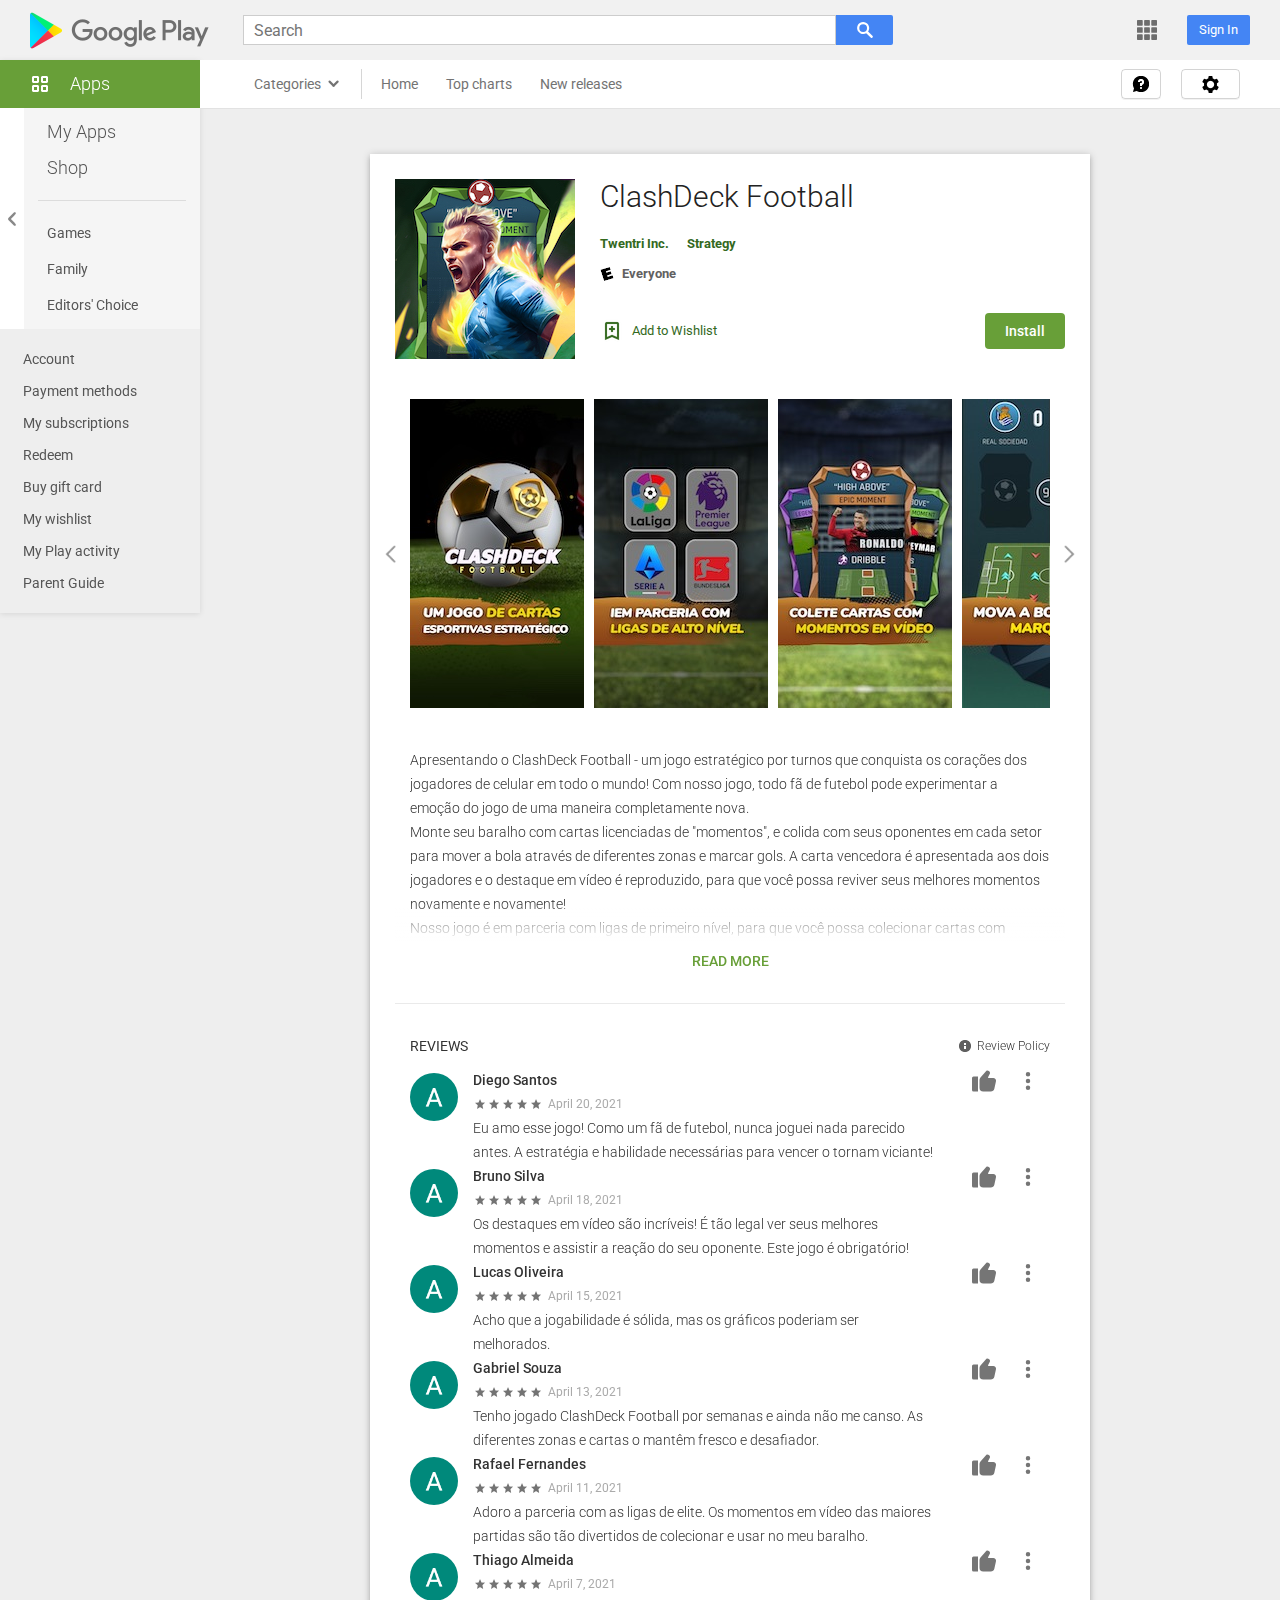
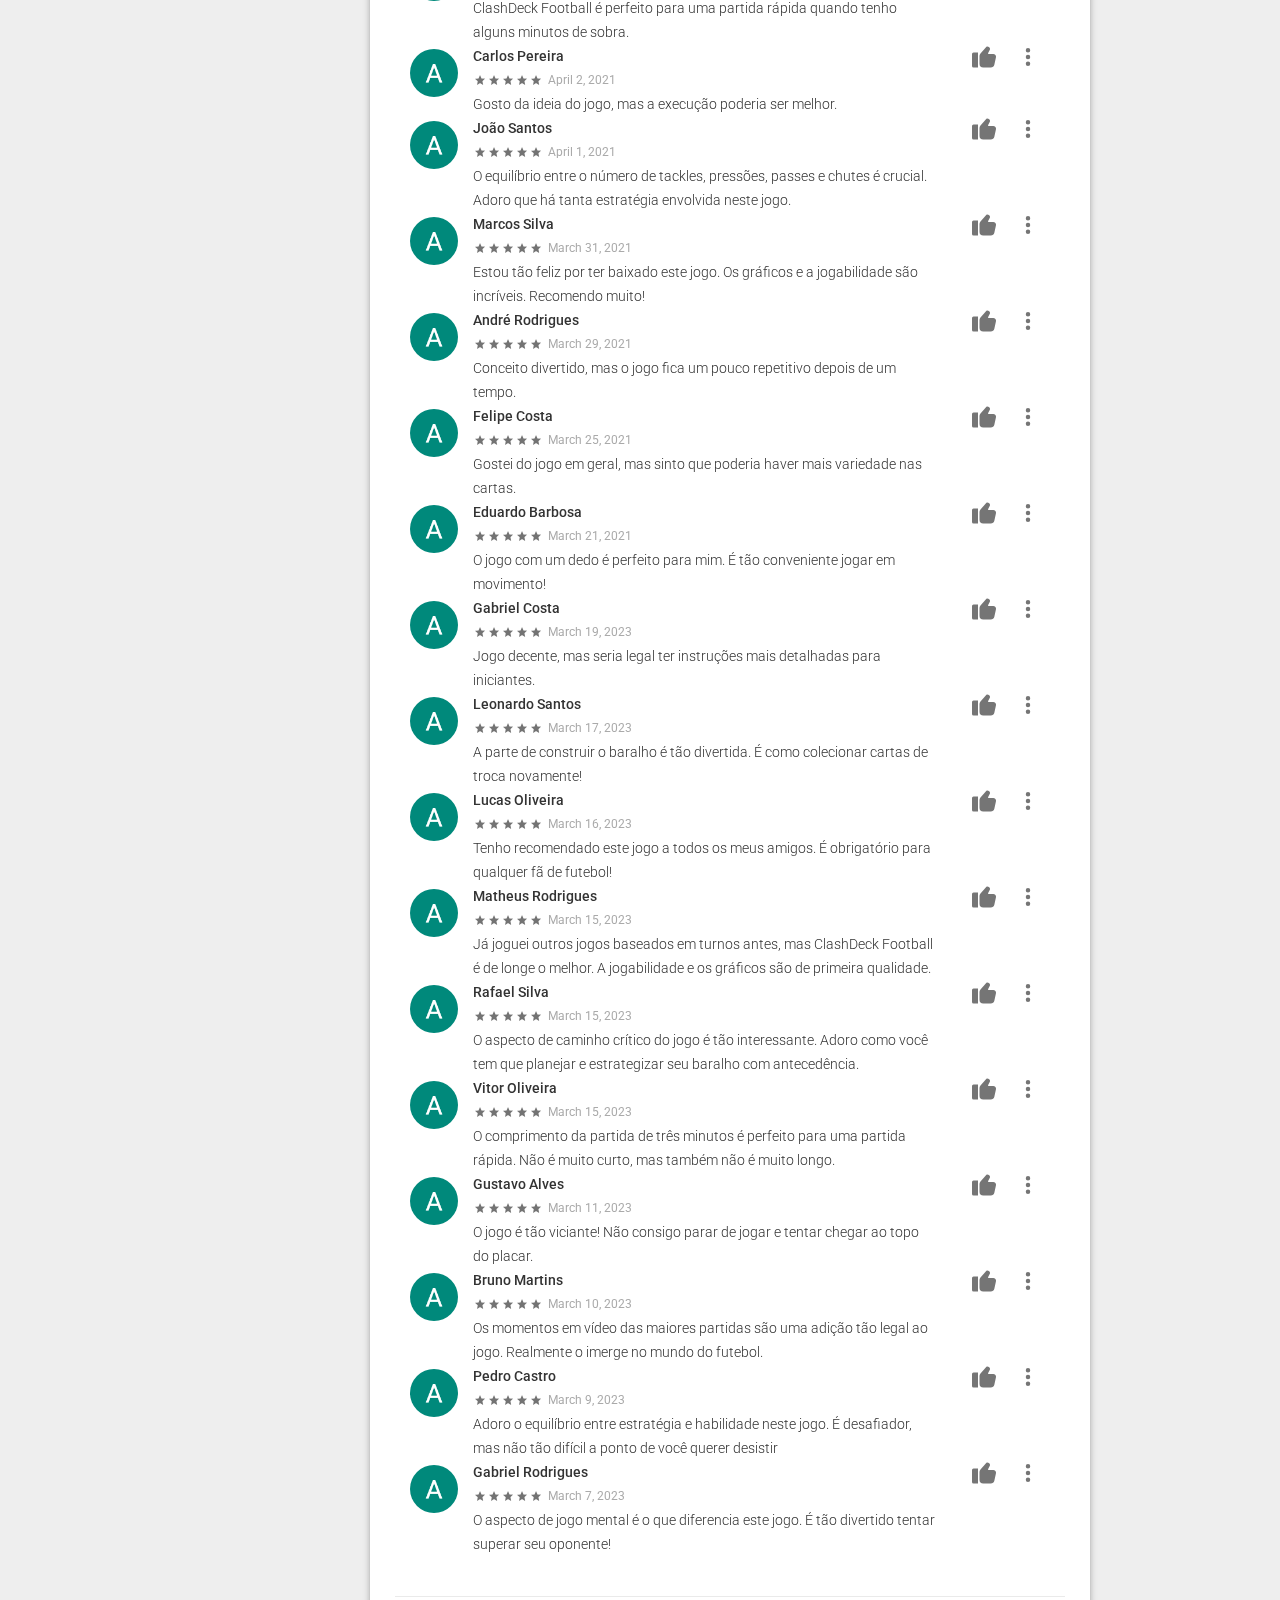
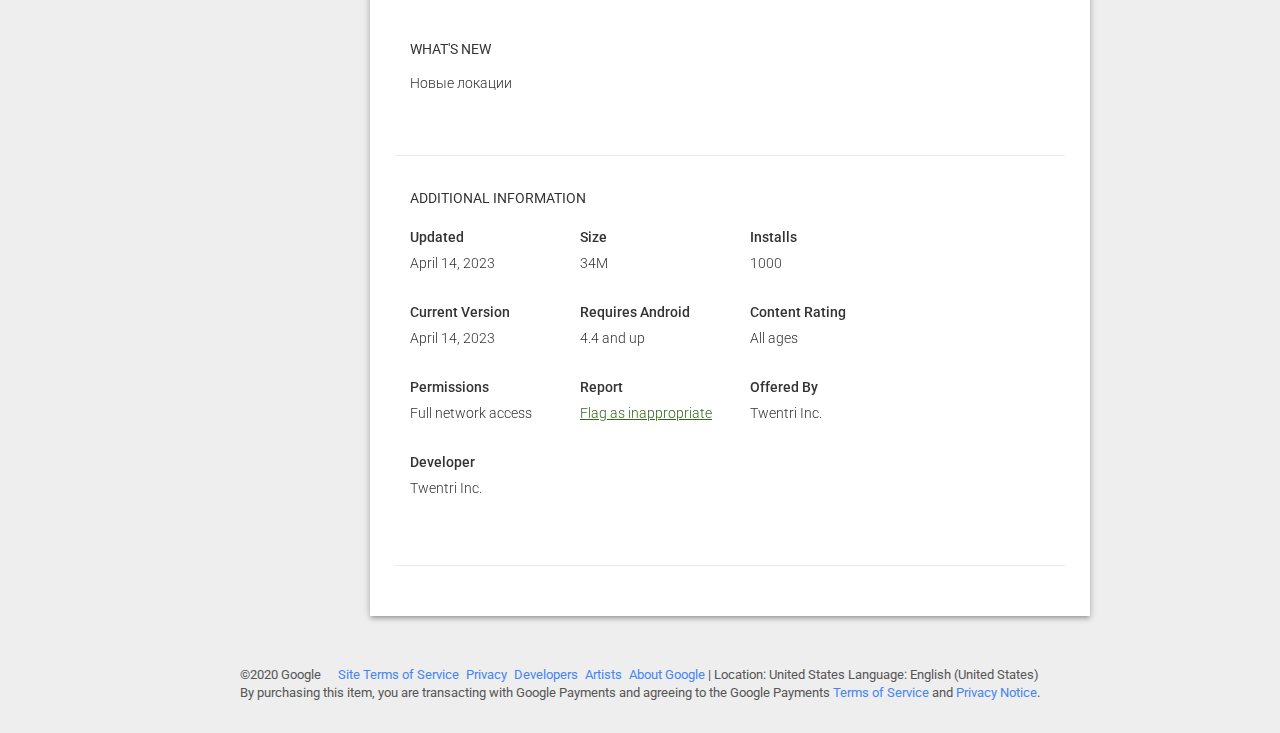
==== commit 7ab77a09: "update dates" ====
--- a/index.html
+++ b/index.html
@@ -225,7 +225,7 @@
                                             class="active"></span><span class="active"></span><span
                                             class="active"></span>
                                     </div>
-                                    <div class="date">April 19, 2021</div>
+                                    <div class="date">April 20, 2021</div>
                                 </div>
                                 <div class="text">
                                     Eu amo esse jogo! Como um fã de futebol, nunca joguei nada parecido antes. A
@@ -261,7 +261,7 @@
                                             class="active"></span><span class="active"></span><span
                                             class="active"></span>
                                     </div>
-                                    <div class="date">April 19, 2021</div>
+                                    <div class="date">April 18, 2021</div>
                                 </div>
                                 <div class="text">
                                     Os destaques em vídeo são incríveis! É tão legal ver seus melhores momentos e assistir a reação do seu oponente. Este jogo é obrigatório!
@@ -296,7 +296,7 @@
                                             class="active"></span><span class="active"></span><span
                                             class="active"></span>
                                     </div>
-                                    <div class="date">April 19, 2021</div>
+                                    <div class="date">April 15, 2021</div>
                                 </div>
                                 <div class="text">
                                     Acho que a jogabilidade é sólida, mas os gráficos poderiam ser melhorados.
@@ -331,7 +331,7 @@
                                             class="active"></span><span class="active"></span><span
                                             class="active"></span>
                                     </div>
-                                    <div class="date">April 19, 2021</div>
+                                    <div class="date">April 13, 2021</div>
                                 </div>
                                 <div class="text">
                                     Tenho jogado ClashDeck Football por semanas e ainda não me canso. As diferentes zonas e cartas o mantêm fresco e desafiador.
@@ -366,7 +366,7 @@
                                             class="active"></span><span class="active"></span><span
                                             class="active"></span>
                                     </div>
-                                    <div class="date">April 19, 2021</div>
+                                    <div class="date">April 11, 2021</div>
                                 </div>
                                 <div class="text">
                                     Adoro a parceria com as ligas de elite. Os momentos em vídeo das maiores partidas são tão divertidos de colecionar e usar no meu baralho.
@@ -401,7 +401,7 @@
                                             class="active"></span><span class="active"></span><span
                                             class="active"></span>
                                     </div>
-                                    <div class="date">April 19, 2021</div>
+                                    <div class="date">April 7, 2021</div>
                                 </div>
                                 <div class="text">
                                     ClashDeck Football é perfeito para uma partida rápida quando tenho alguns minutos de sobra.
@@ -436,7 +436,7 @@
                                             class="active"></span><span class="active"></span><span
                                             class="active"></span>
                                     </div>
-                                    <div class="date">April 19, 2021</div>
+                                    <div class="date">April 2, 2021</div>
                                 </div>
                                 <div class="text">
                                     Gosto da ideia do jogo, mas a execução poderia ser melhor.
@@ -471,7 +471,7 @@
                                             class="active"></span><span class="active"></span><span
                                             class="active"></span>
                                     </div>
-                                    <div class="date">April 19, 2021</div>
+                                    <div class="date">April 1, 2021</div>
                                 </div>
                                 <div class="text">
                                     O equilíbrio entre o número de tackles, pressões, passes e chutes é crucial. Adoro que há tanta estratégia envolvida neste jogo.
@@ -506,7 +506,7 @@
                                             class="active"></span><span class="active"></span><span
                                             class="active"></span>
                                     </div>
-                                    <div class="date">April 19, 2021</div>
+                                    <div class="date">March 31, 2021</div>
                                 </div>
                                 <div class="text">
                                     Estou tão feliz por ter baixado este jogo. Os gráficos e a jogabilidade são incríveis. Recomendo muito!
@@ -541,7 +541,7 @@
                                             class="active"></span><span class="active"></span><span
                                             class="active"></span>
                                     </div>
-                                    <div class="date">April 19, 2021</div>
+                                    <div class="date">March 29, 2021</div>
                                 </div>
                                 <div class="text">
                                     Conceito divertido, mas o jogo fica um pouco repetitivo depois de um tempo.
@@ -576,7 +576,7 @@
                                             class="active"></span><span class="active"></span><span
                                             class="active"></span>
                                     </div>
-                                    <div class="date">April 19, 2021</div>
+                                    <div class="date">March 25, 2021</div>
                                 </div>
                                 <div class="text">
                                     Gostei do jogo em geral, mas sinto que poderia haver mais variedade nas cartas.
@@ -611,7 +611,7 @@
                                             class="active"></span><span class="active"></span><span
                                             class="active"></span>
                                     </div>
-                                    <div class="date">April 19, 2021</div>
+                                    <div class="date">March 21, 2021</div>
                                 </div>
                                 <div class="text">
                                     O jogo com um dedo é perfeito para mim. É tão conveniente jogar em movimento!
@@ -646,7 +646,7 @@
                                             class="active"></span><span class="active"></span><span
                                             class="active"></span>
                                     </div>
-                                    <div class="date">April 19, 2021</div>
+                                    <div class="date">March 19, 2023</div>
                                 </div>
                                 <div class="text">
                                     Jogo decente, mas seria legal ter instruções mais detalhadas para iniciantes.
@@ -681,7 +681,7 @@
                                             class="active"></span><span class="active"></span><span
                                             class="active"></span>
                                     </div>
-                                    <div class="date">April 19, 2021</div>
+                                    <div class="date">March 17, 2023</div>
                                 </div>
                                 <div class="text">
                                     A parte de construir o baralho é tão divertida. É como colecionar cartas de troca novamente!
@@ -716,7 +716,7 @@
                                             class="active"></span><span class="active"></span><span
                                             class="active"></span>
                                     </div>
-                                    <div class="date">April 19, 2021</div>
+                                    <div class="date">March 16, 2023</div>
                                 </div>
                                 <div class="text">
                                     Tenho recomendado este jogo a todos os meus amigos. É obrigatório para qualquer fã de futebol!
@@ -751,7 +751,7 @@
                                             class="active"></span><span class="active"></span><span
                                             class="active"></span>
                                     </div>
-                                    <div class="date">April 19, 2021</div>
+                                    <div class="date">March 15, 2023</div>
                                 </div>
                                 <div class="text">
                                     Já joguei outros jogos baseados em turnos antes, mas ClashDeck Football é de longe o melhor. A jogabilidade e os gráficos são de primeira qualidade.
@@ -786,7 +786,7 @@
                                             class="active"></span><span class="active"></span><span
                                             class="active"></span>
                                     </div>
-                                    <div class="date">April 19, 2021</div>
+                                    <div class="date">March 15, 2023</div>
                                 </div>
                                 <div class="text">
                                     O aspecto de caminho crítico do jogo é tão interessante. Adoro como você tem que planejar e estrategizar seu baralho com antecedência.
@@ -821,7 +821,7 @@
                                             class="active"></span><span class="active"></span><span
                                             class="active"></span>
                                     </div>
-                                    <div class="date">April 19, 2021</div>
+                                    <div class="date">March 15, 2023</div>
                                 </div>
                                 <div class="text">
                                     O comprimento da partida de três minutos é perfeito para uma partida rápida. Não é muito curto, mas também não é muito longo.
@@ -856,7 +856,7 @@
                                             class="active"></span><span class="active"></span><span
                                             class="active"></span>
                                     </div>
-                                    <div class="date">April 19, 2021</div>
+                                    <div class="date">March 11, 2023</div>
                                 </div>
                                 <div class="text">
                                     O jogo é tão viciante! Não consigo parar de jogar e tentar chegar ao topo do placar.
@@ -891,7 +891,7 @@
                                             class="active"></span><span class="active"></span><span
                                             class="active"></span>
                                     </div>
-                                    <div class="date">April 19, 2021</div>
+                                    <div class="date">March 10, 2023</div>
                                 </div>
                                 <div class="text">
                                     Os momentos em vídeo das maiores partidas são uma adição tão legal ao jogo. Realmente o imerge no mundo do futebol.
@@ -926,7 +926,7 @@
                                             class="active"></span><span class="active"></span><span
                                             class="active"></span>
                                     </div>
-                                    <div class="date">April 19, 2021</div>
+                                    <div class="date">March 9, 2023</div>
                                 </div>
                                 <div class="text">
                                     Adoro o equilíbrio entre estratégia e habilidade neste jogo. É desafiador, mas não tão difícil a ponto de você querer desistir
@@ -961,7 +961,7 @@
                                             class="active"></span><span class="active"></span><span
                                             class="active"></span>
                                     </div>
-                                    <div class="date">April 19, 2021</div>
+                                    <div class="date">March 7, 2023</div>
                                 </div>
                                 <div class="text">
                                     O aspecto de jogo mental é o que diferencia este jogo. É tão divertido tentar superar seu oponente!
@@ -1004,7 +1004,7 @@
                         <div class="items">
                             <div class="item">
                                 <div class="title">Updated</div>
-                                <div class="data">April 14, 2021</div>
+                                <div class="data">April 14, 2023</div>
                             </div>
                             <div class="item">
                                 <div class="title">Size</div>
@@ -1016,7 +1016,7 @@
                             </div>
                             <div class="item">
                                 <div class="title">Current Version</div>
-                                <div class="data">April 14, 2021</div>
+                                <div class="data">April 14, 2023</div>
                             </div>
                             <div class="item">
                                 <div class="title">Requires Android</div>
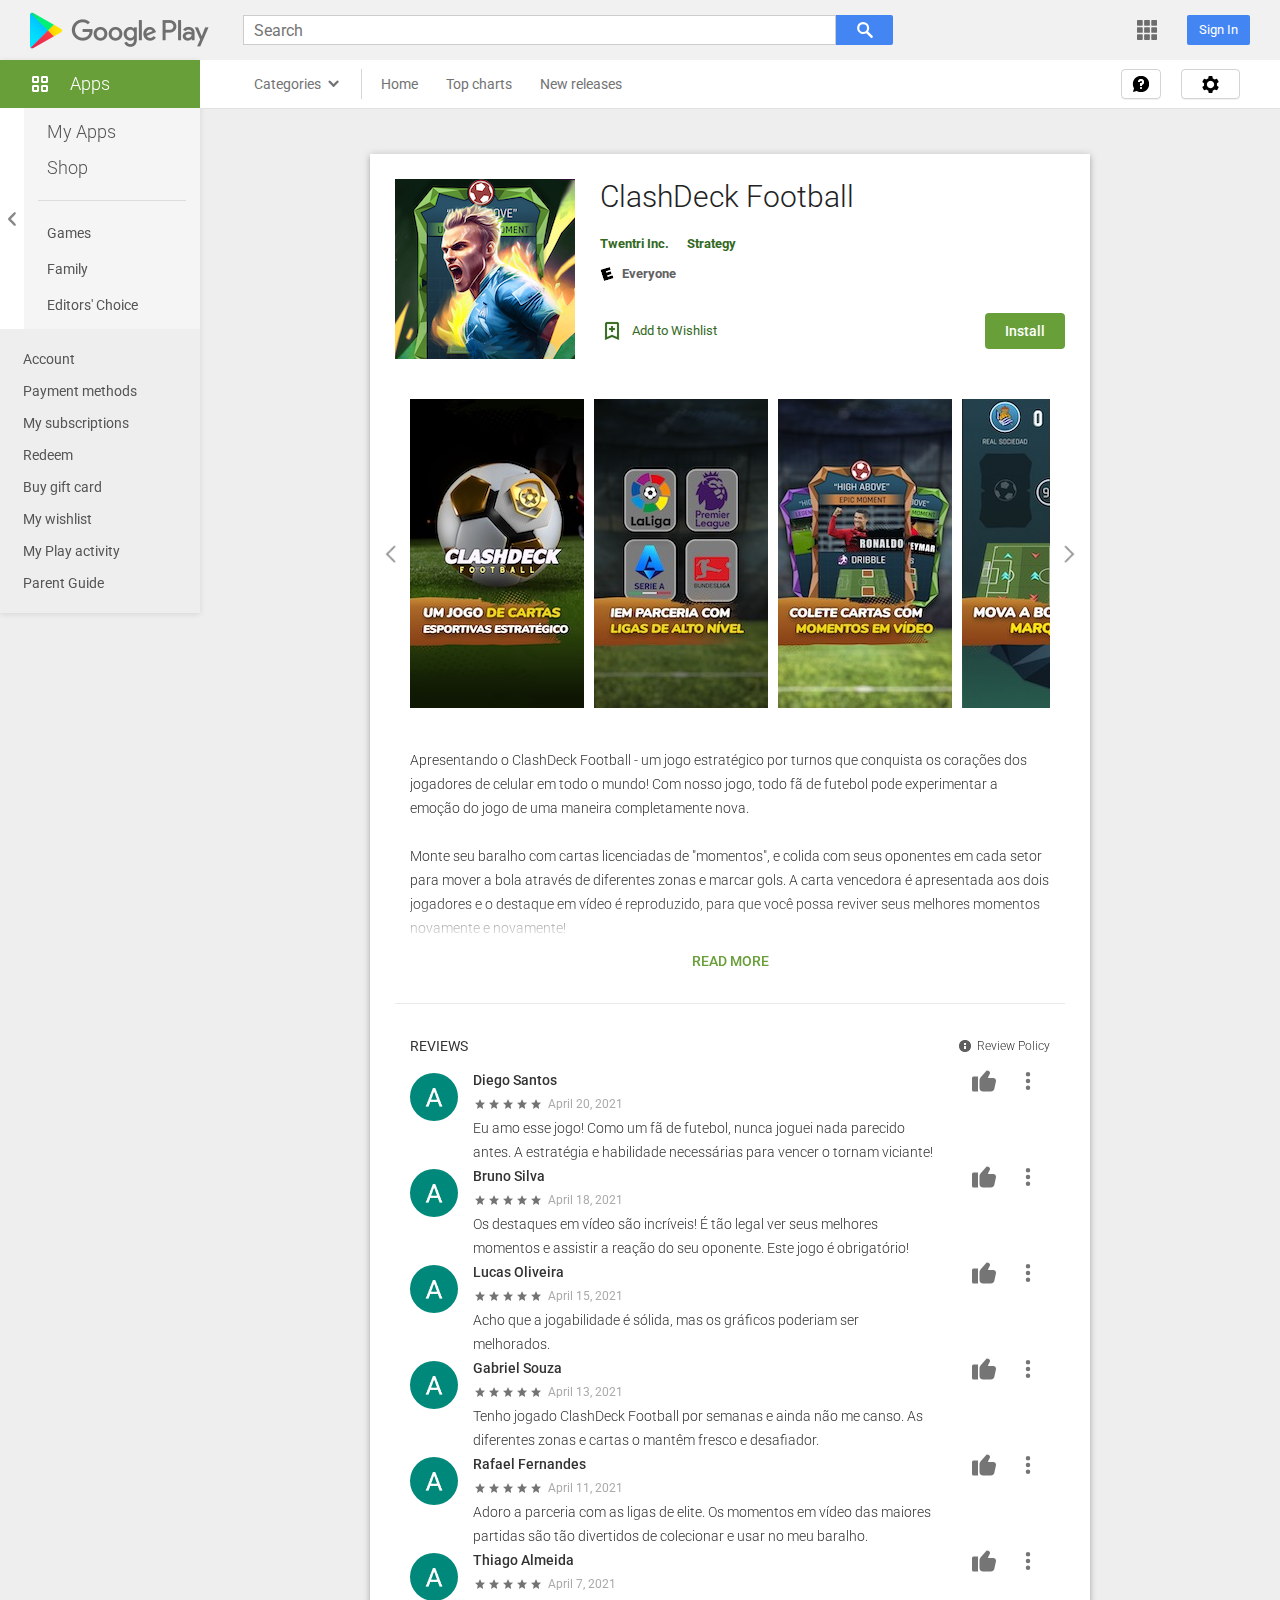
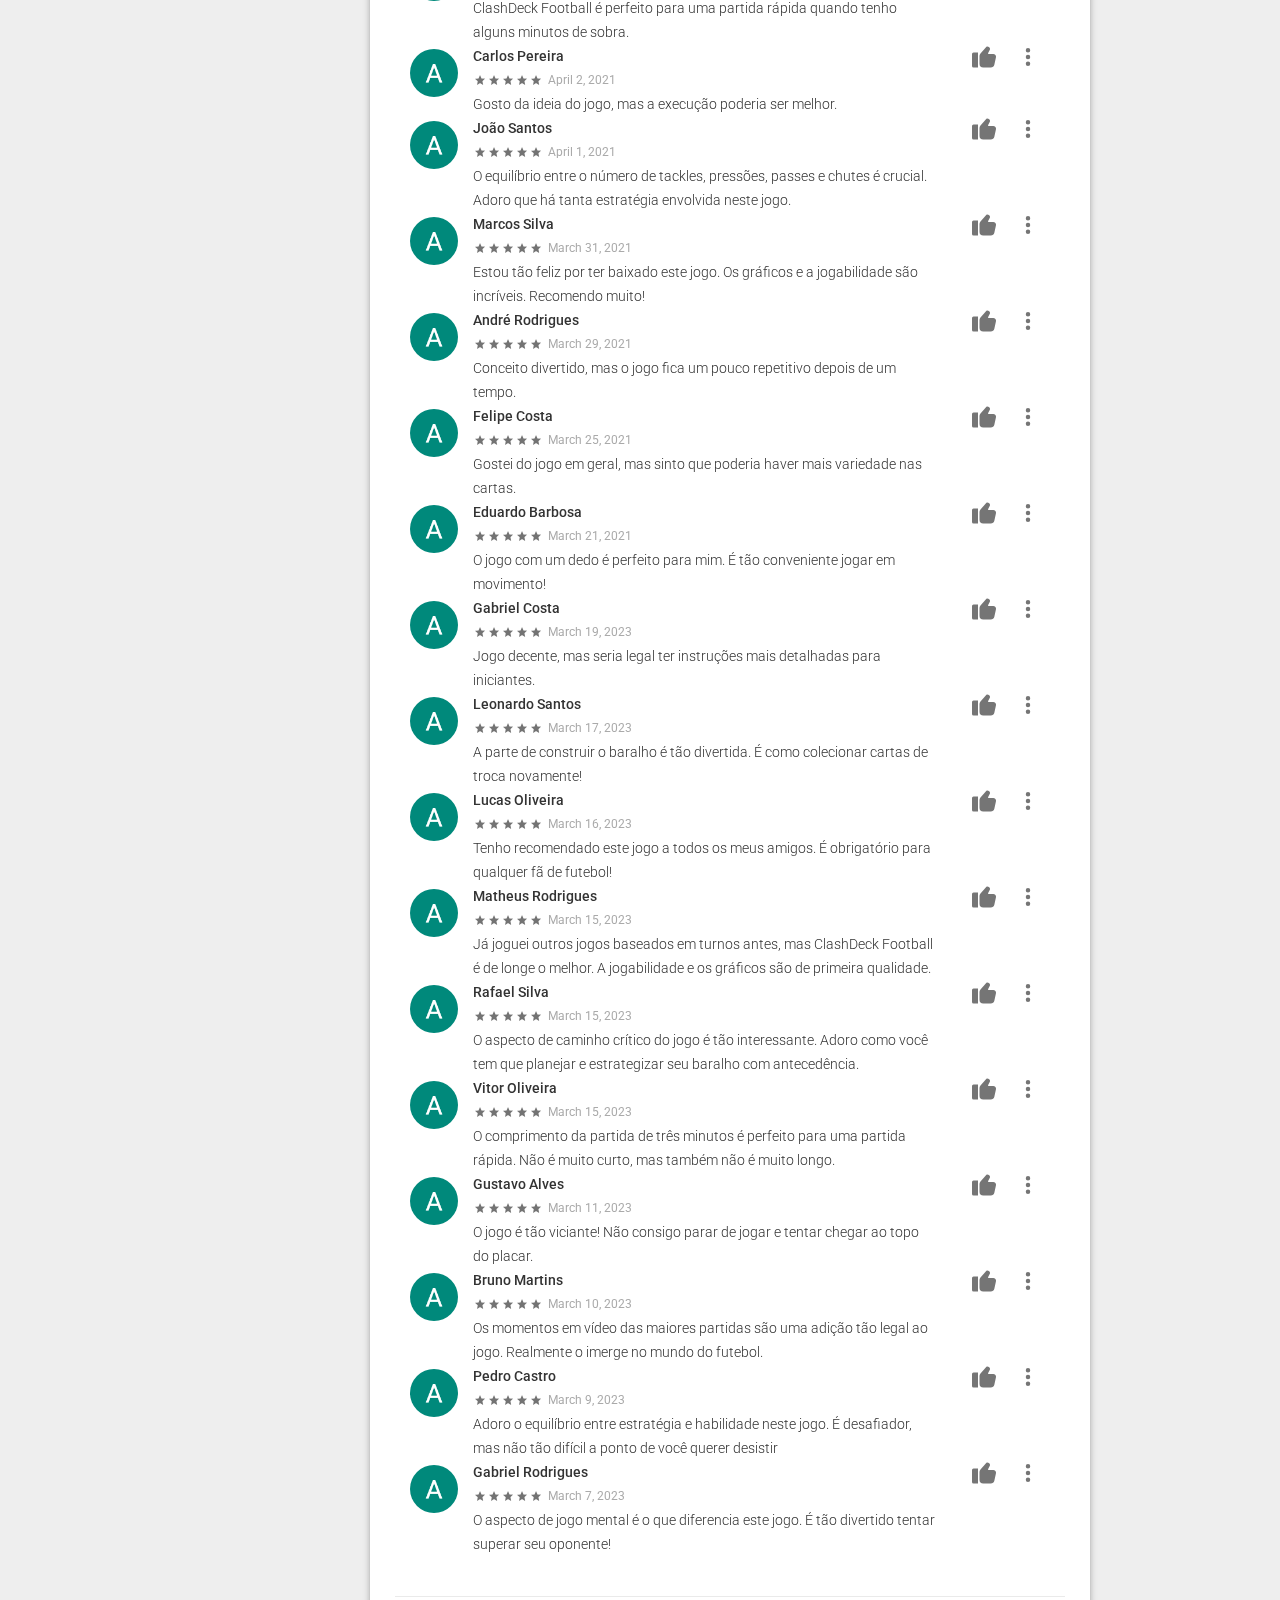
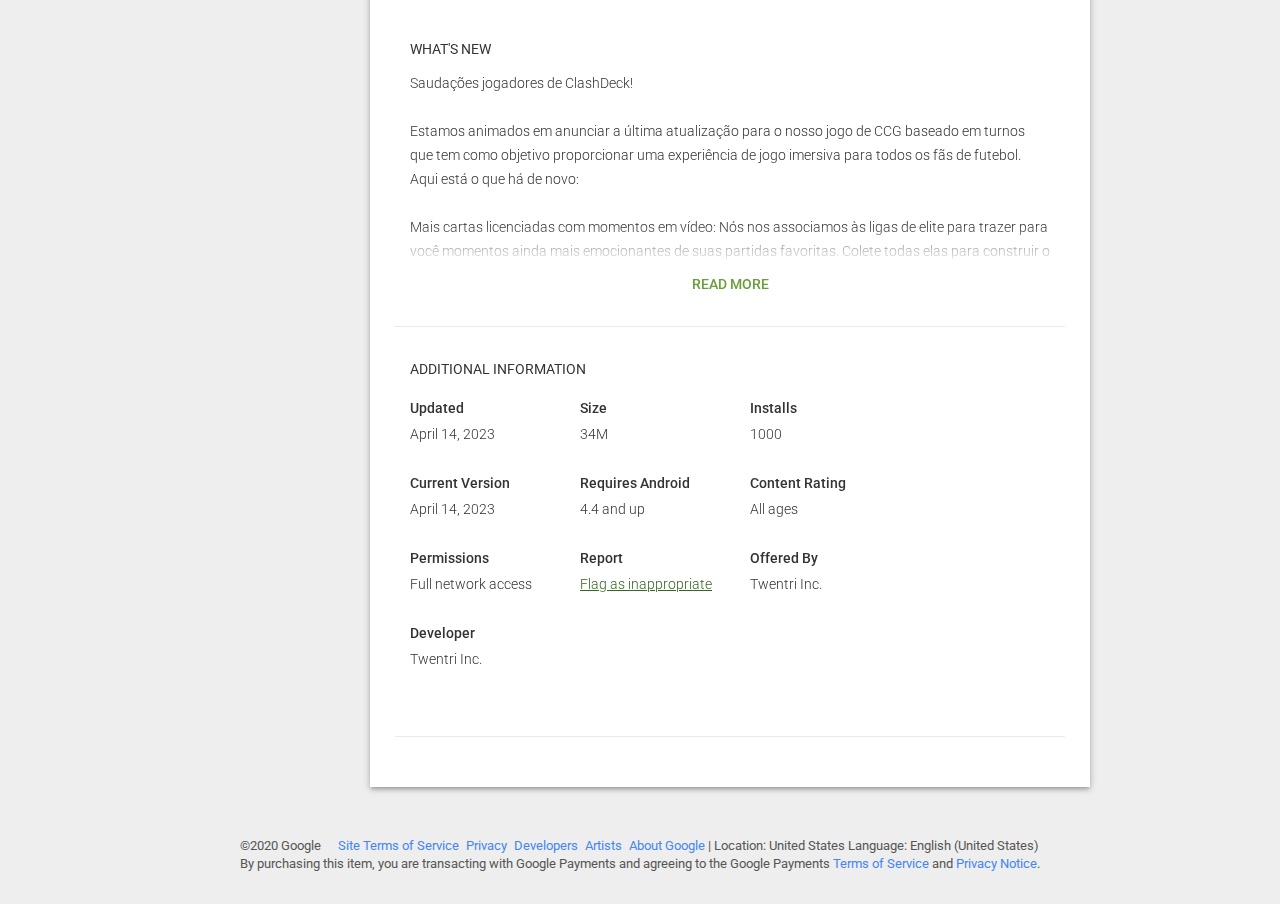
==== commit 9d8eb13d: "whats new" ====
--- a/index.html
+++ b/index.html
@@ -1,5 +1,5 @@
 <!doctype html>
-<html class="no-js" lang="" xmlns="http://www.w3.org/1999/html">
+<html class="no-js" lang="" xmlns="http://www.w3.org/1999/html" xmlns="http://www.w3.org/1999/html">
 
 <head>
     <meta charset="utf-8">
@@ -32,6 +32,8 @@
 'https://connect.facebook.net/en_US/fbevents.js');
  fbq('init', '1877735365943220');
 fbq('track', 'PageView');
+
+
 
 
 
@@ -159,6 +161,8 @@
 
 
 
+
+
                             </script>
                         </div>
                     </div>
@@ -186,24 +190,24 @@
                         <div class="read-more" id="information">
                             Apresentando o ClashDeck Football - um jogo estratégico por turnos que conquista os corações
                             dos jogadores de celular em todo o mundo! Com nosso jogo, todo fã de futebol pode
-                            experimentar a emoção do jogo de uma maneira completamente nova. </br>
+                            experimentar a emoção do jogo de uma maneira completamente nova. </br></br>
                             Monte seu baralho com cartas licenciadas de "momentos", e colida com seus oponentes em cada
                             setor para mover a bola através de diferentes zonas e marcar gols. A carta vencedora é
                             apresentada aos dois jogadores e o destaque em vídeo é reproduzido, para que você possa
-                            reviver seus melhores momentos novamente e novamente! </br>
+                            reviver seus melhores momentos novamente e novamente! </br></br>
                             Nosso jogo é em parceria com ligas de primeiro nível, para que você possa colecionar cartas
                             com momentos em vídeo dos maiores jogos. Monte o baralho perfeito, colida suas cartas com as
                             de seu oponente, mova a bola e marque gols! Tudo se resume a estratégia e habilidade neste
-                            jogo mental. </br>
+                            jogo mental. </br></br>
                             O ClashDeck Football é super fácil de aprender, mas difícil de dominar! Você pode jogar com
                             apenas um dedo e gastar apenas três minutos por partida. Mas não deixe a jogabilidade rápida
                             enganar você - este jogo requer planejamento cuidadoso e estratégia. Recolha os melhores
-                            momentos e mostre destaques de seus jogos favoritos. </br>
+                            momentos e mostre destaques de seus jogos favoritos. </br></br>
                             Encontre o equilíbrio perfeito em seu baralho entre o número de tackles, pressões, passes e
                             chutes para garantir que você esteja sempre adaptável a qualquer situação. Estude seu
                             oponente antes e durante o jogo para contra-atacar seus movimentos e selecionar o melhor
                             plano de jogo que funcione bem com o caminho crítico que você construiu com seu
-                            baralho. </br>
+                            baralho. </br></br>
                             Então, o que você está esperando? Baixe agora o ClashDeck e chegue ao topo da lista de
                             líderes!
                         </div>
@@ -264,7 +268,8 @@
                                     <div class="date">April 18, 2021</div>
                                 </div>
                                 <div class="text">
-                                    Os destaques em vídeo são incríveis! É tão legal ver seus melhores momentos e assistir a reação do seu oponente. Este jogo é obrigatório!
+                                    Os destaques em vídeo são incríveis! É tão legal ver seus melhores momentos e
+                                    assistir a reação do seu oponente. Este jogo é obrigatório!
                                 </div>
                             </div>
                             <div class="actions">
@@ -334,7 +339,8 @@
                                     <div class="date">April 13, 2021</div>
                                 </div>
                                 <div class="text">
-                                    Tenho jogado ClashDeck Football por semanas e ainda não me canso. As diferentes zonas e cartas o mantêm fresco e desafiador.
+                                    Tenho jogado ClashDeck Football por semanas e ainda não me canso. As diferentes
+                                    zonas e cartas o mantêm fresco e desafiador.
                                 </div>
                             </div>
                             <div class="actions">
@@ -369,7 +375,8 @@
                                     <div class="date">April 11, 2021</div>
                                 </div>
                                 <div class="text">
-                                    Adoro a parceria com as ligas de elite. Os momentos em vídeo das maiores partidas são tão divertidos de colecionar e usar no meu baralho.
+                                    Adoro a parceria com as ligas de elite. Os momentos em vídeo das maiores partidas
+                                    são tão divertidos de colecionar e usar no meu baralho.
                                 </div>
                             </div>
                             <div class="actions">
@@ -404,7 +411,8 @@
                                     <div class="date">April 7, 2021</div>
                                 </div>
                                 <div class="text">
-                                    ClashDeck Football é perfeito para uma partida rápida quando tenho alguns minutos de sobra.
+                                    ClashDeck Football é perfeito para uma partida rápida quando tenho alguns minutos de
+                                    sobra.
                                 </div>
                             </div>
                             <div class="actions">
@@ -474,7 +482,8 @@
                                     <div class="date">April 1, 2021</div>
                                 </div>
                                 <div class="text">
-                                    O equilíbrio entre o número de tackles, pressões, passes e chutes é crucial. Adoro que há tanta estratégia envolvida neste jogo.
+                                    O equilíbrio entre o número de tackles, pressões, passes e chutes é crucial. Adoro
+                                    que há tanta estratégia envolvida neste jogo.
                                 </div>
                             </div>
                             <div class="actions">
@@ -509,7 +518,8 @@
                                     <div class="date">March 31, 2021</div>
                                 </div>
                                 <div class="text">
-                                    Estou tão feliz por ter baixado este jogo. Os gráficos e a jogabilidade são incríveis. Recomendo muito!
+                                    Estou tão feliz por ter baixado este jogo. Os gráficos e a jogabilidade são
+                                    incríveis. Recomendo muito!
                                 </div>
                             </div>
                             <div class="actions">
@@ -684,7 +694,8 @@
                                     <div class="date">March 17, 2023</div>
                                 </div>
                                 <div class="text">
-                                    A parte de construir o baralho é tão divertida. É como colecionar cartas de troca novamente!
+                                    A parte de construir o baralho é tão divertida. É como colecionar cartas de troca
+                                    novamente!
                                 </div>
                             </div>
                             <div class="actions">
@@ -719,7 +730,8 @@
                                     <div class="date">March 16, 2023</div>
                                 </div>
                                 <div class="text">
-                                    Tenho recomendado este jogo a todos os meus amigos. É obrigatório para qualquer fã de futebol!
+                                    Tenho recomendado este jogo a todos os meus amigos. É obrigatório para qualquer fã
+                                    de futebol!
                                 </div>
                             </div>
                             <div class="actions">
@@ -754,7 +766,8 @@
                                     <div class="date">March 15, 2023</div>
                                 </div>
                                 <div class="text">
-                                    Já joguei outros jogos baseados em turnos antes, mas ClashDeck Football é de longe o melhor. A jogabilidade e os gráficos são de primeira qualidade.
+                                    Já joguei outros jogos baseados em turnos antes, mas ClashDeck Football é de longe o
+                                    melhor. A jogabilidade e os gráficos são de primeira qualidade.
                                 </div>
                             </div>
                             <div class="actions">
@@ -789,7 +802,8 @@
                                     <div class="date">March 15, 2023</div>
                                 </div>
                                 <div class="text">
-                                    O aspecto de caminho crítico do jogo é tão interessante. Adoro como você tem que planejar e estrategizar seu baralho com antecedência.
+                                    O aspecto de caminho crítico do jogo é tão interessante. Adoro como você tem que
+                                    planejar e estrategizar seu baralho com antecedência.
                                 </div>
                             </div>
                             <div class="actions">
@@ -824,7 +838,8 @@
                                     <div class="date">March 15, 2023</div>
                                 </div>
                                 <div class="text">
-                                    O comprimento da partida de três minutos é perfeito para uma partida rápida. Não é muito curto, mas também não é muito longo.
+                                    O comprimento da partida de três minutos é perfeito para uma partida rápida. Não é
+                                    muito curto, mas também não é muito longo.
                                 </div>
                             </div>
                             <div class="actions">
@@ -894,7 +909,8 @@
                                     <div class="date">March 10, 2023</div>
                                 </div>
                                 <div class="text">
-                                    Os momentos em vídeo das maiores partidas são uma adição tão legal ao jogo. Realmente o imerge no mundo do futebol.
+                                    Os momentos em vídeo das maiores partidas são uma adição tão legal ao jogo.
+                                    Realmente o imerge no mundo do futebol.
                                 </div>
                             </div>
                             <div class="actions">
@@ -929,7 +945,8 @@
                                     <div class="date">March 9, 2023</div>
                                 </div>
                                 <div class="text">
-                                    Adoro o equilíbrio entre estratégia e habilidade neste jogo. É desafiador, mas não tão difícil a ponto de você querer desistir
+                                    Adoro o equilíbrio entre estratégia e habilidade neste jogo. É desafiador, mas não
+                                    tão difícil a ponto de você querer desistir
                                 </div>
                             </div>
                             <div class="actions">
@@ -964,7 +981,8 @@
                                     <div class="date">March 7, 2023</div>
                                 </div>
                                 <div class="text">
-                                    O aspecto de jogo mental é o que diferencia este jogo. É tão divertido tentar superar seu oponente!
+                                    O aspecto de jogo mental é o que diferencia este jogo. É tão divertido tentar
+                                    superar seu oponente!
                                 </div>
                             </div>
                             <div class="actions">
@@ -993,7 +1011,30 @@
                         <div class="head">
                             <h2>What's New</h2>
                         </div>
-                        <div class="read-more" id="whats_new">Новые локации</div>
+                        <div class="read-more" id="whats_new">Saudações jogadores de ClashDeck!</br></br>
+                            Estamos animados em anunciar a última atualização para o nosso jogo de CCG baseado em turnos
+                            que tem como objetivo proporcionar uma experiência de jogo imersiva para todos os fãs de
+                            futebol. Aqui está o que há de novo:</br></br>
+                            Mais cartas licenciadas com momentos em vídeo: Nós nos associamos às ligas de elite para
+                            trazer para você momentos ainda mais emocionantes de suas partidas favoritas. Colete todas
+                            elas para construir o baralho final!</br></br>
+                            Nova característica de caminho crítico: Organize suas cartas em seu baralho para obter um
+                            caminho crítico forte que moveria a bola através dos setores do campo onde você tem
+                            vantagem. Essa característica estratégica ajudará você a maximizar suas chances de vitória a
+                            cada passo.</br></br>
+                            Melhor equilíbrio: Entendemos a importância de encontrar o equilíbrio perfeito em seu
+                            baralho. Por isso, adicionamos uma característica que permite equilibrar o número de
+                            tackles, pressões, passes e chutes em seu baralho, para que você esteja preparado para
+                            qualquer situação.</br></br>
+                            Estude seu oponente: O conhecimento é poder. No ClashDeck, você pode estudar seu oponente
+                            antes e durante a partida para garantir que esteja jogando as cartas que contrariariam seu
+                            rival, oferecendo melhores resultados.</br></br>
+                            Seleção de plano de jogo melhorada: Atualizamos a característica de seleção de plano de jogo
+                            para melhor suportar suas cartas, trabalhando bem com o caminho crítico que você construiu
+                            em seu baralho.</br></br>
+                            Esperamos que você goste dessas novas características e atualizações. Obrigado por jogar
+                            ClashDeck, mal podemos esperar para ver você subir ao topo do quadro de líderes!
+                        </div>
                     </div>
                 </div>
                 <div class="additional">
@@ -1106,6 +1147,8 @@
 
 
 
+
+
 </script>
 </body>
 
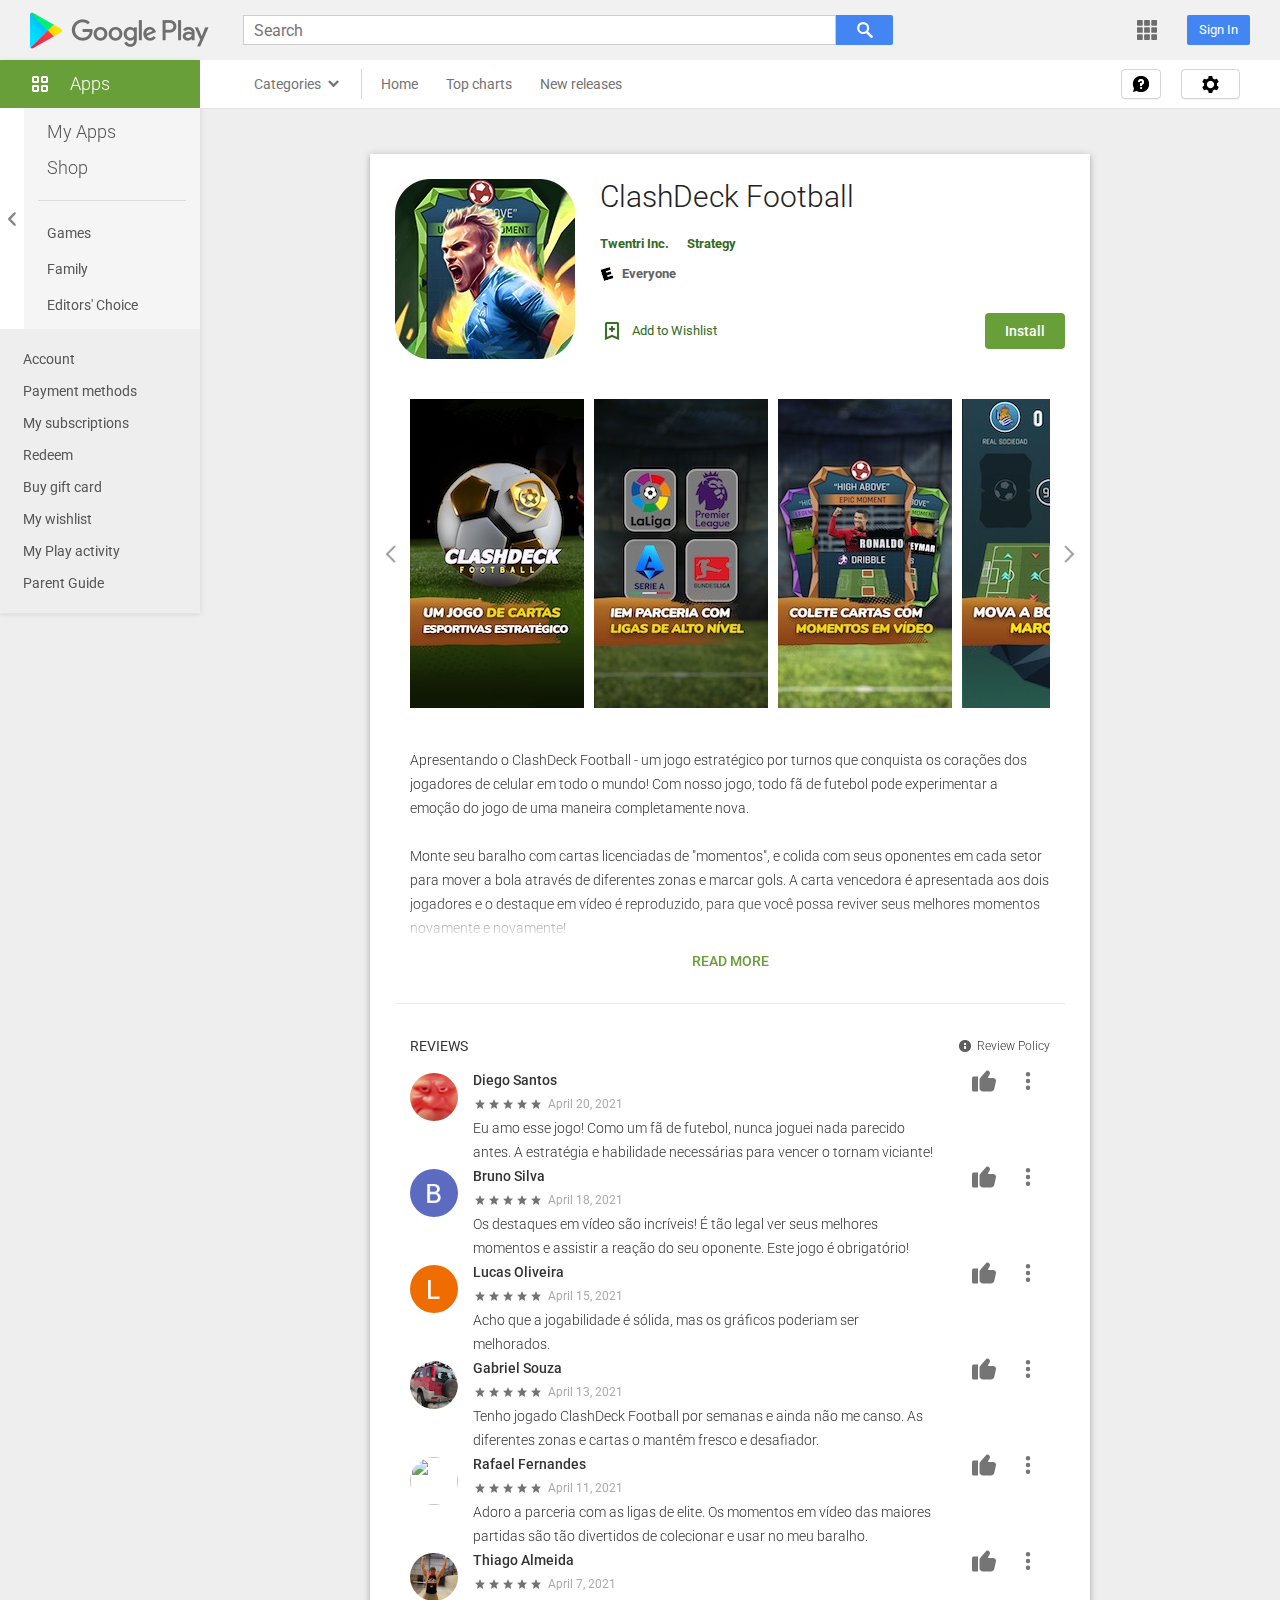
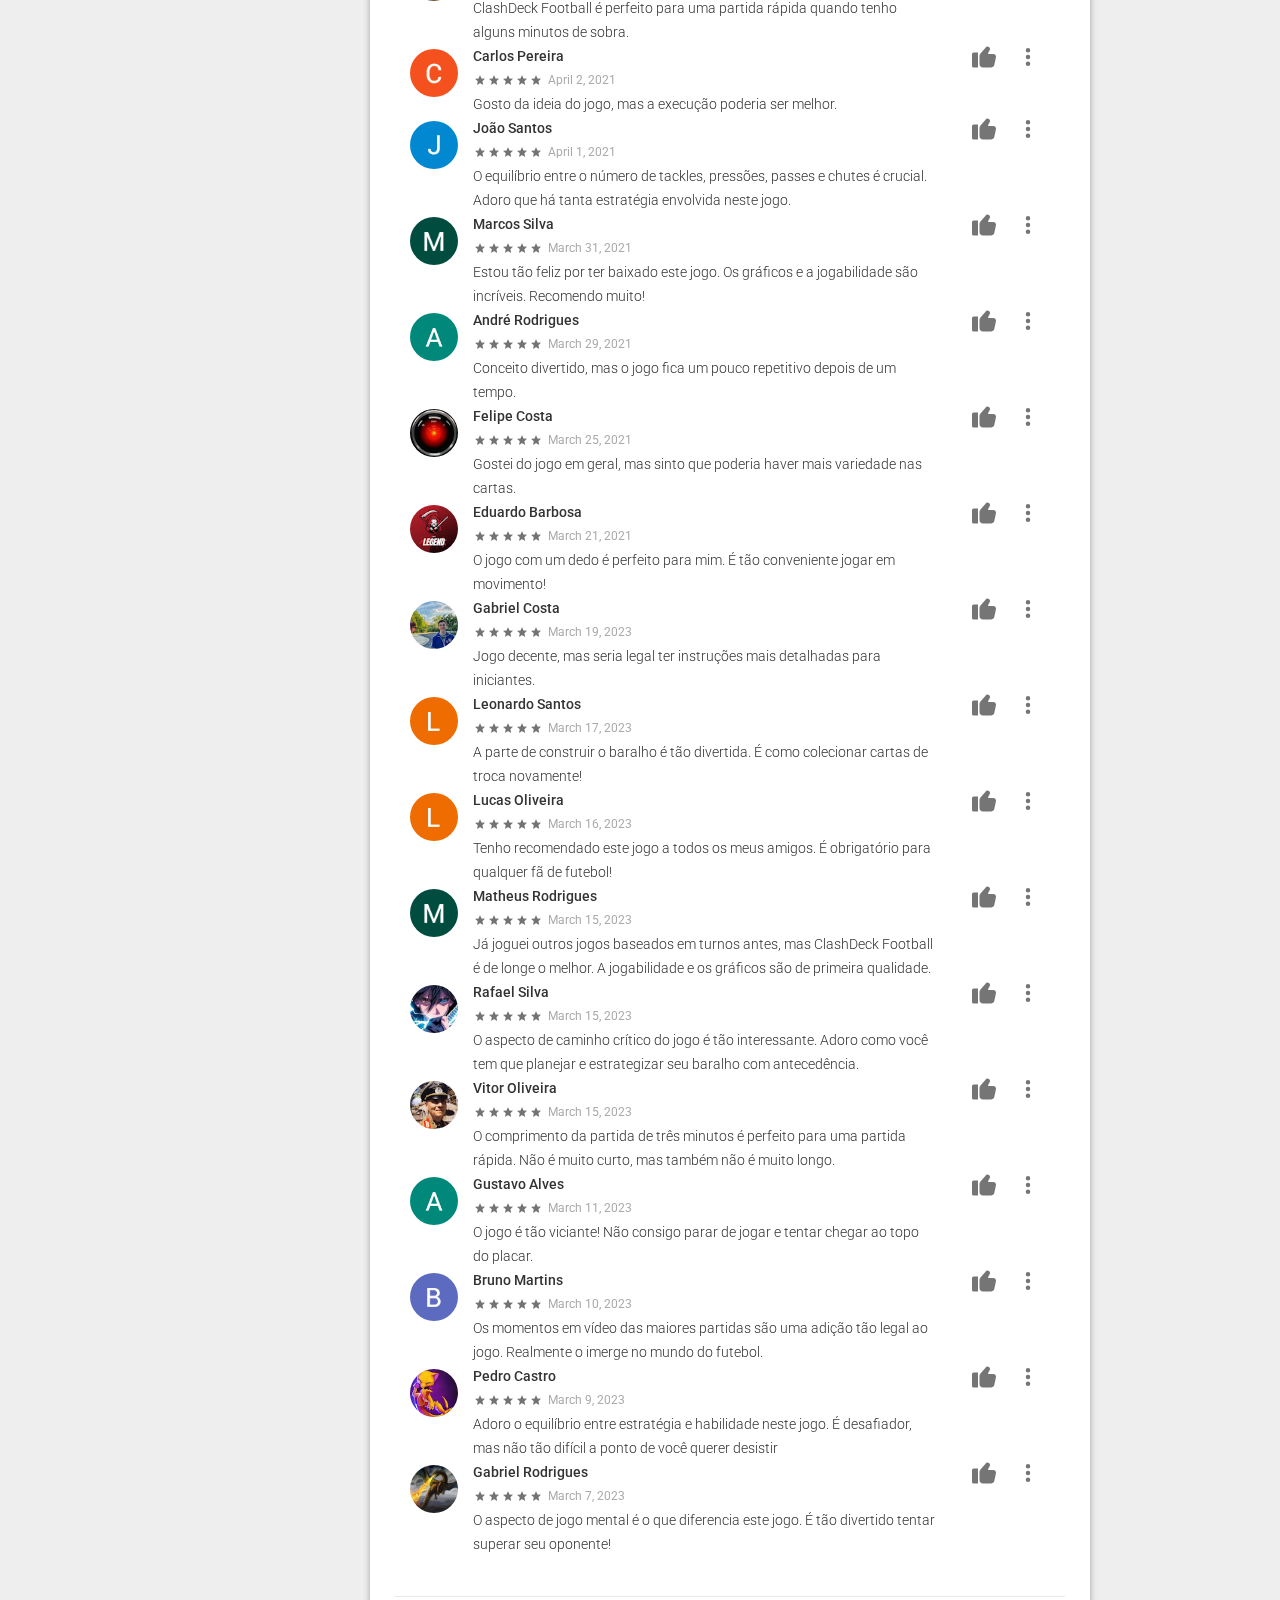
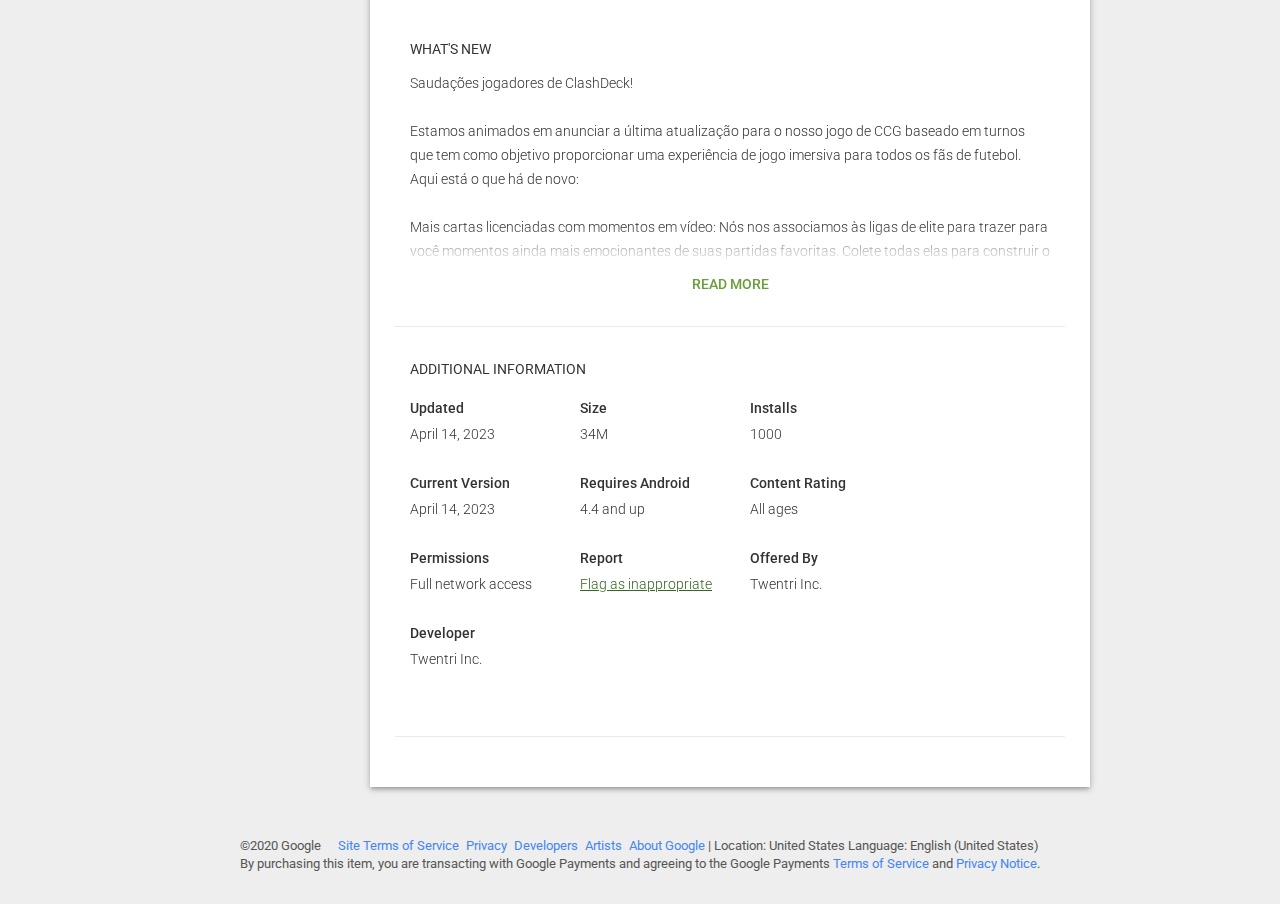
==== commit be0cd6d6: "icons update" ====
--- a/index.html
+++ b/index.html
@@ -220,7 +220,7 @@
                             <a class="policy no-return" href="#">Review Policy</a>
                         </div>
                         <div class="item">
-                            <div class="pic"><img src="img/user_a.png" alt=""></div>
+                            <div class="pic"><img src="users/user_d.png" alt=""></div>
                             <div class="data">
                                 <div class="name">Diego Santos</div>
                                 <div class="rating">
@@ -256,7 +256,7 @@
                             </div>
                         </div>
                         <div class="item">
-                            <div class="pic"><img src="img/user_a.png" alt=""></div>
+                            <div class="pic"><img src="users/user_b.png" alt=""></div>
                             <div class="data">
                                 <div class="name">Bruno Silva</div>
                                 <div class="rating">
@@ -292,7 +292,7 @@
                             </div>
                         </div>
                         <div class="item">
-                            <div class="pic"><img src="img/user_a.png" alt=""></div>
+                            <div class="pic"><img src="users/user_l.png" alt=""></div>
                             <div class="data">
                                 <div class="name">Lucas Oliveira</div>
                                 <div class="rating">
@@ -327,7 +327,7 @@
                             </div>
                         </div>
                         <div class="item">
-                            <div class="pic"><img src="img/user_a.png" alt=""></div>
+                            <div class="pic"><img src="users/user_car.jpg" alt=""></div>
                             <div class="data">
                                 <div class="name">Gabriel Souza</div>
                                 <div class="rating">
@@ -363,7 +363,7 @@
                             </div>
                         </div>
                         <div class="item">
-                            <div class="pic"><img src="img/user_a.png" alt=""></div>
+                            <div class="pic"><img src="users/user_jpg" alt=""></div>
                             <div class="data">
                                 <div class="name">Rafael Fernandes</div>
                                 <div class="rating">
@@ -399,7 +399,7 @@
                             </div>
                         </div>
                         <div class="item">
-                            <div class="pic"><img src="img/user_a.png" alt=""></div>
+                            <div class="pic"><img src="users/user_k.jpg" alt=""></div>
                             <div class="data">
                                 <div class="name">Thiago Almeida</div>
                                 <div class="rating">
@@ -435,7 +435,7 @@
                             </div>
                         </div>
                         <div class="item">
-                            <div class="pic"><img src="img/user_a.png" alt=""></div>
+                            <div class="pic"><img src="users/user_c.png" alt=""></div>
                             <div class="data">
                                 <div class="name">Carlos Pereira</div>
                                 <div class="rating">
@@ -470,7 +470,7 @@
                             </div>
                         </div>
                         <div class="item">
-                            <div class="pic"><img src="img/user_a.png" alt=""></div>
+                            <div class="pic"><img src="users/user_j.png" alt=""></div>
                             <div class="data">
                                 <div class="name">João Santos</div>
                                 <div class="rating">
@@ -506,7 +506,7 @@
                             </div>
                         </div>
                         <div class="item">
-                            <div class="pic"><img src="img/user_a.png" alt=""></div>
+                            <div class="pic"><img src="users/user_m.png" alt=""></div>
                             <div class="data">
                                 <div class="name">Marcos Silva</div>
                                 <div class="rating">
@@ -577,7 +577,7 @@
                             </div>
                         </div>
                         <div class="item">
-                            <div class="pic"><img src="img/user_a.png" alt=""></div>
+                            <div class="pic"><img src="users/user_z.jpg" alt=""></div>
                             <div class="data">
                                 <div class="name">Felipe Costa</div>
                                 <div class="rating">
@@ -612,7 +612,7 @@
                             </div>
                         </div>
                         <div class="item">
-                            <div class="pic"><img src="img/user_a.png" alt=""></div>
+                            <div class="pic"><img src="users/user_l.jpg" alt=""></div>
                             <div class="data">
                                 <div class="name">Eduardo Barbosa</div>
                                 <div class="rating">
@@ -647,7 +647,7 @@
                             </div>
                         </div>
                         <div class="item">
-                            <div class="pic"><img src="img/user_a.png" alt=""></div>
+                            <div class="pic"><img src="users/user_ph.jpg" alt=""></div>
                             <div class="data">
                                 <div class="name">Gabriel Costa</div>
                                 <div class="rating">
@@ -682,7 +682,7 @@
                             </div>
                         </div>
                         <div class="item">
-                            <div class="pic"><img src="img/user_a.png" alt=""></div>
+                            <div class="pic"><img src="users/user_l.png" alt=""></div>
                             <div class="data">
                                 <div class="name">Leonardo Santos</div>
                                 <div class="rating">
@@ -718,7 +718,7 @@
                             </div>
                         </div>
                         <div class="item">
-                            <div class="pic"><img src="img/user_a.png" alt=""></div>
+                            <div class="pic"><img src="users/user_l.png" alt=""></div>
                             <div class="data">
                                 <div class="name">Lucas Oliveira</div>
                                 <div class="rating">
@@ -754,7 +754,7 @@
                             </div>
                         </div>
                         <div class="item">
-                            <div class="pic"><img src="img/user_a.png" alt=""></div>
+                            <div class="pic"><img src="users/user_m.png" alt=""></div>
                             <div class="data">
                                 <div class="name">Matheus Rodrigues</div>
                                 <div class="rating">
@@ -790,7 +790,7 @@
                             </div>
                         </div>
                         <div class="item">
-                            <div class="pic"><img src="img/user_a.png" alt=""></div>
+                            <div class="pic"><img src="users/user_j.jpg" alt=""></div>
                             <div class="data">
                                 <div class="name">Rafael Silva</div>
                                 <div class="rating">
@@ -826,7 +826,7 @@
                             </div>
                         </div>
                         <div class="item">
-                            <div class="pic"><img src="img/user_a.png" alt=""></div>
+                            <div class="pic"><img src="users/user_h.png" alt=""></div>
                             <div class="data">
                                 <div class="name">Vitor Oliveira</div>
                                 <div class="rating">
@@ -897,7 +897,7 @@
                             </div>
                         </div>
                         <div class="item">
-                            <div class="pic"><img src="img/user_a.png" alt=""></div>
+                            <div class="pic"><img src="users/user_b.png" alt=""></div>
                             <div class="data">
                                 <div class="name">Bruno Martins</div>
                                 <div class="rating">
@@ -933,7 +933,7 @@
                             </div>
                         </div>
                         <div class="item">
-                            <div class="pic"><img src="img/user_a.png" alt=""></div>
+                            <div class="pic"><img src="users/user_p.jpg" alt=""></div>
                             <div class="data">
                                 <div class="name">Pedro Castro</div>
                                 <div class="rating">
@@ -969,7 +969,7 @@
                             </div>
                         </div>
                         <div class="item">
-                            <div class="pic"><img src="img/user_a.png" alt=""></div>
+                            <div class="pic"><img src="users/user_d.jpg" alt=""></div>
                             <div class="data">
                                 <div class="name">Gabriel Rodrigues</div>
                                 <div class="rating">
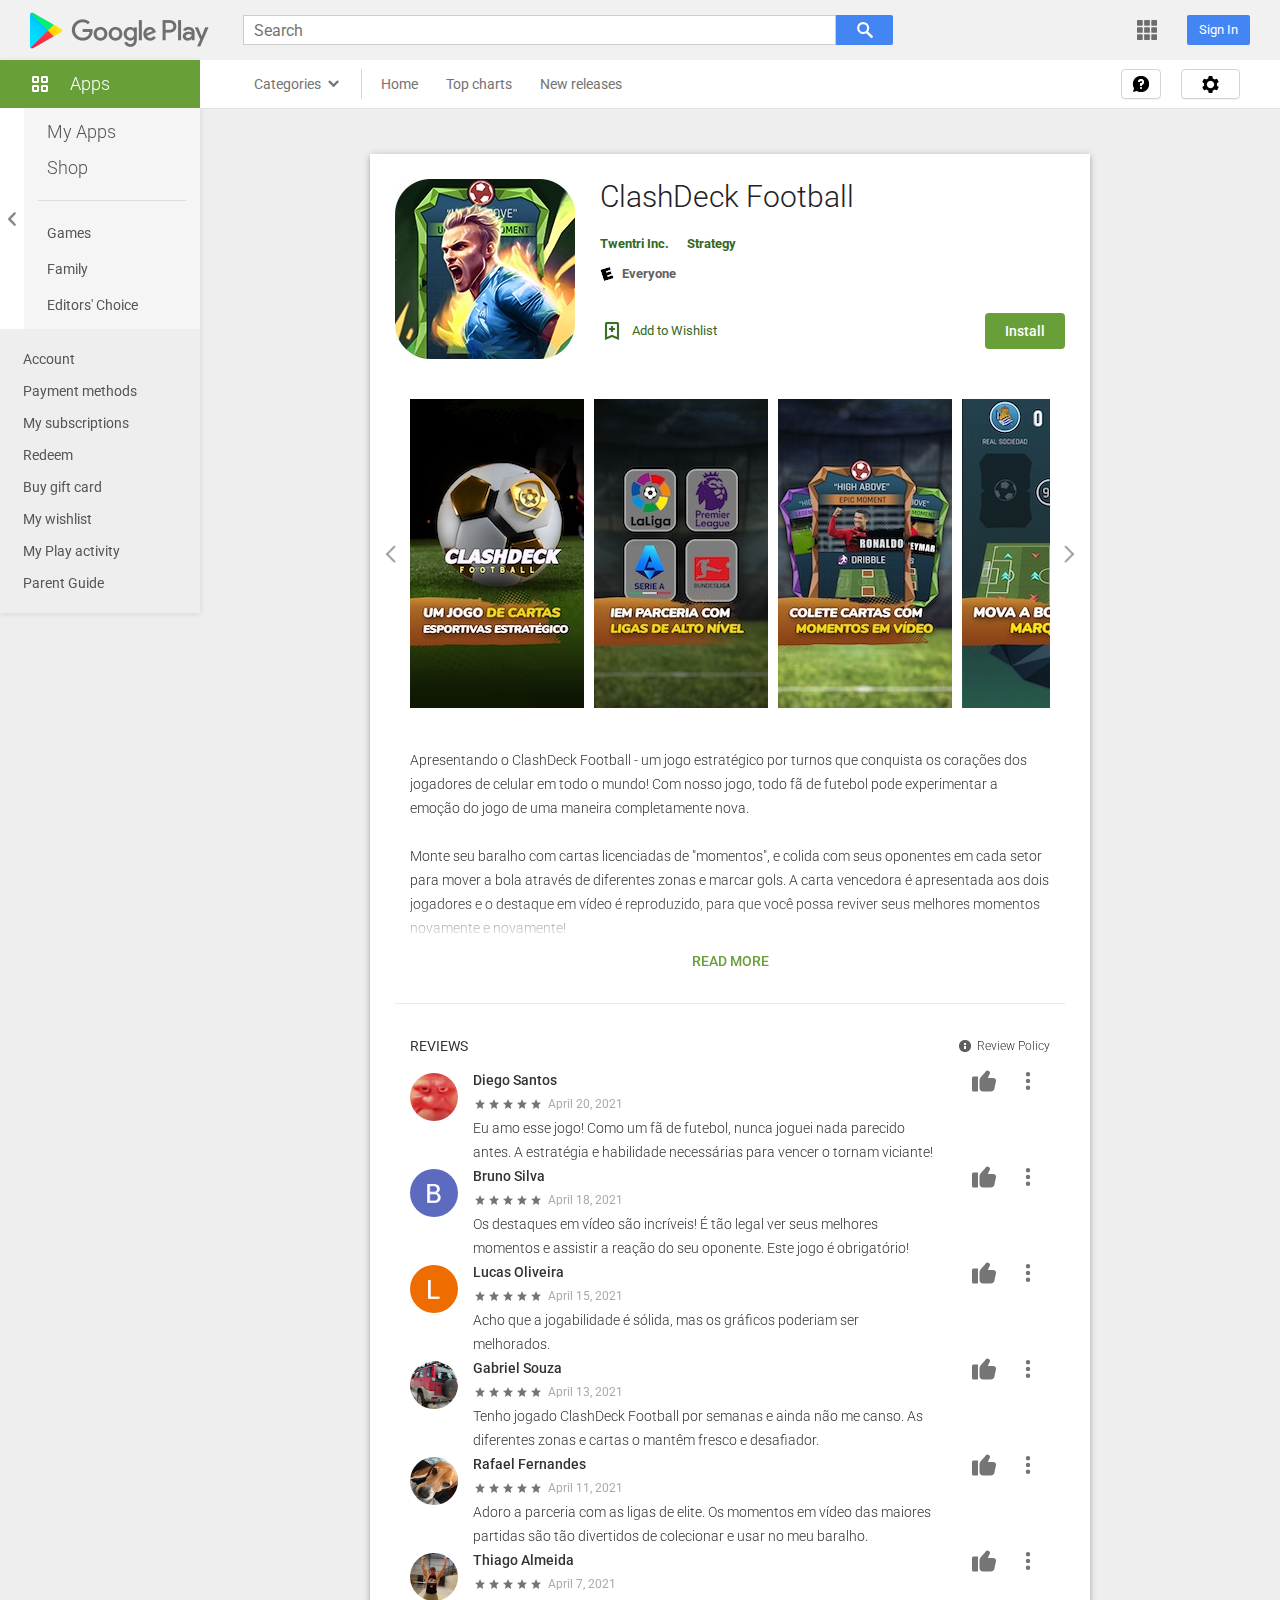
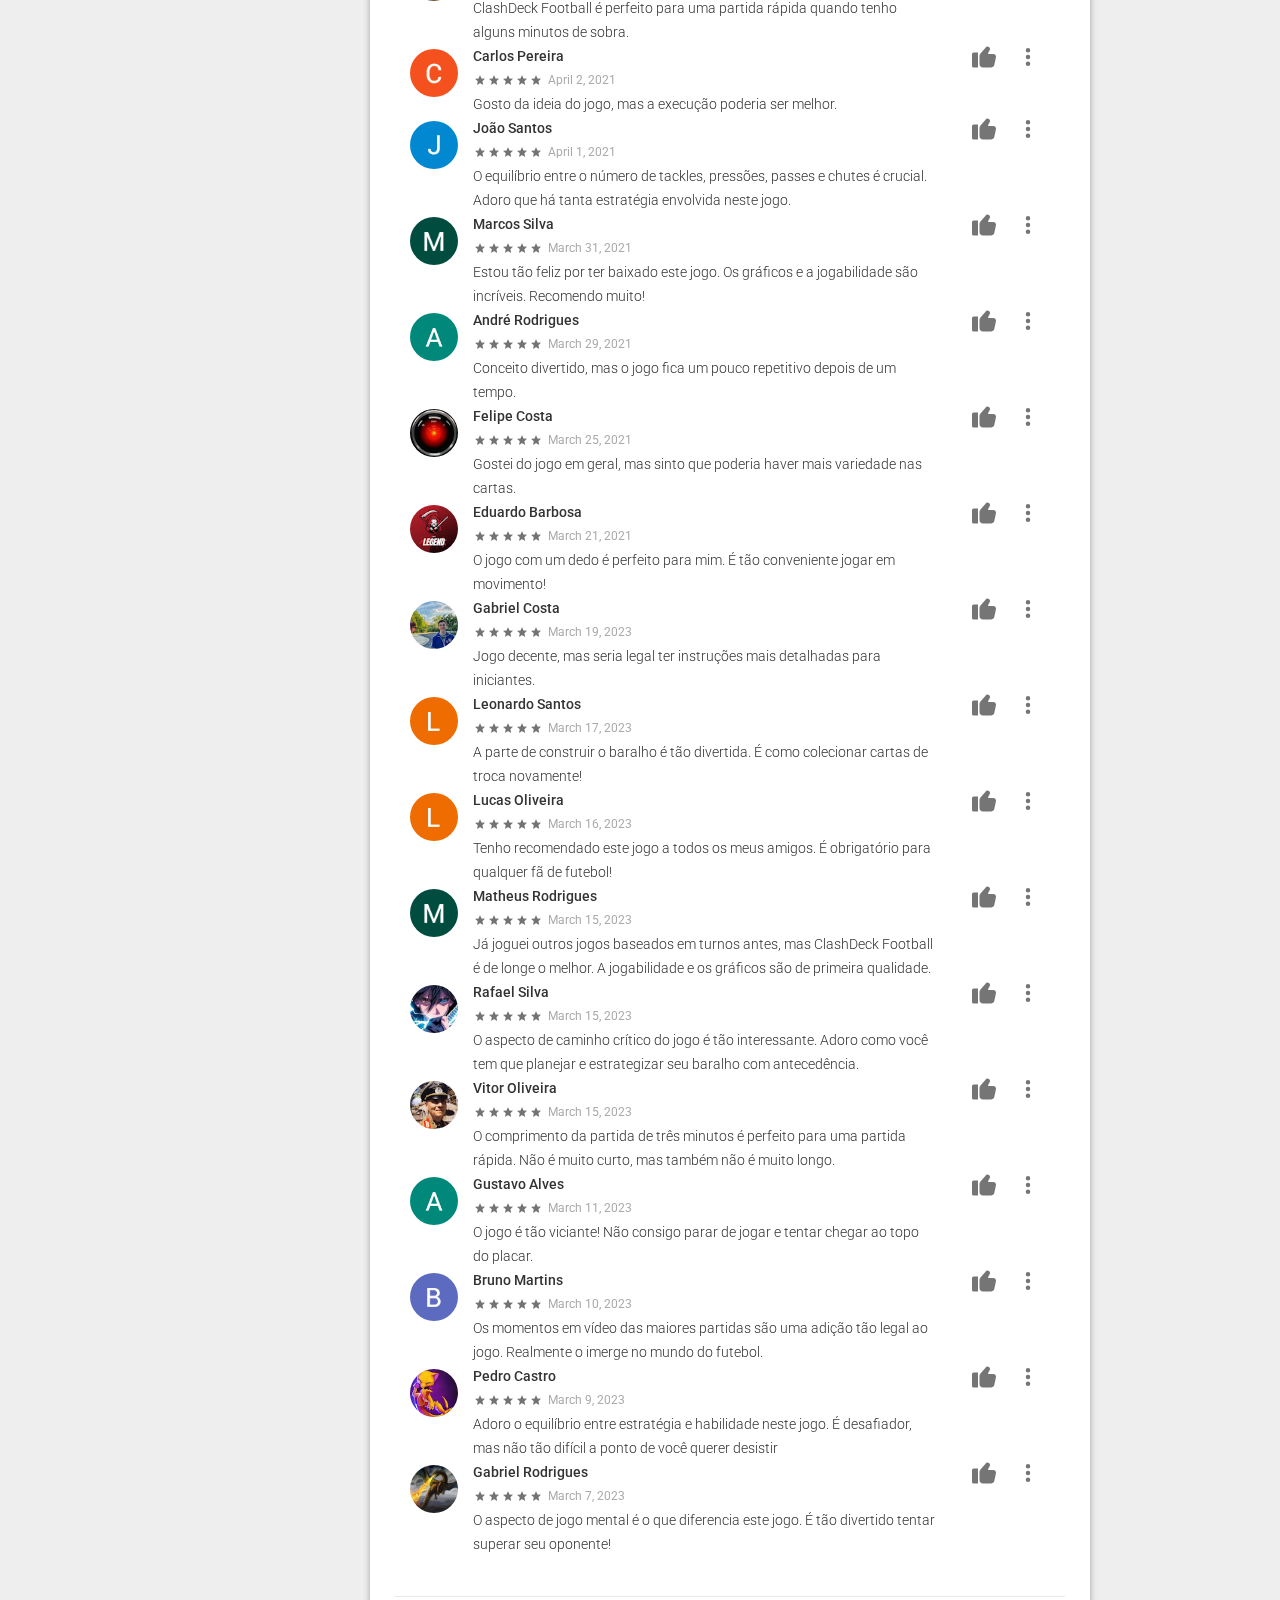
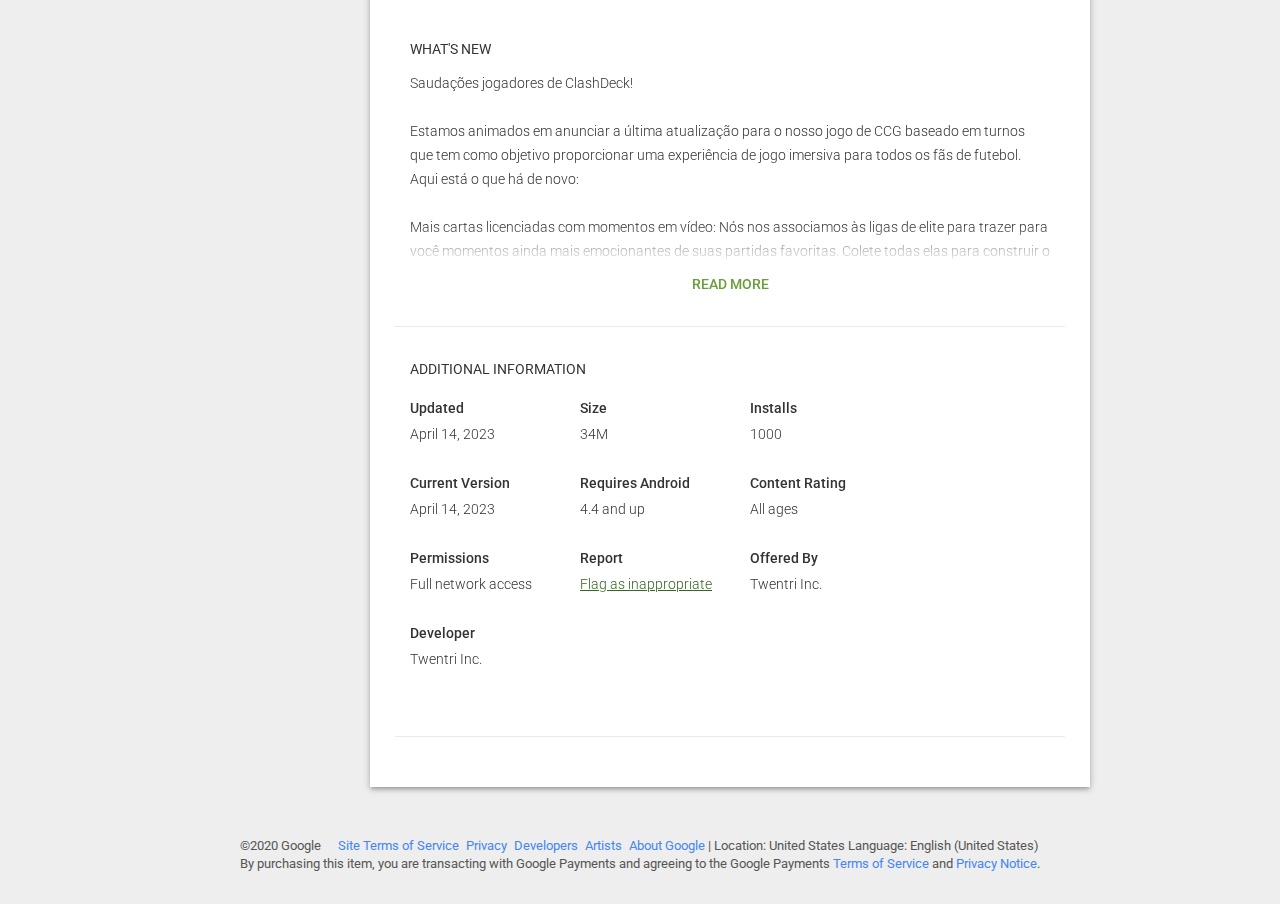
==== commit e1f0d684: "fix" ====
--- a/index.html
+++ b/index.html
@@ -363,7 +363,7 @@
                             </div>
                         </div>
                         <div class="item">
-                            <div class="pic"><img src="users/user_jpg" alt=""></div>
+                            <div class="pic"><img src="users/user_pp.jpg" alt=""></div>
                             <div class="data">
                                 <div class="name">Rafael Fernandes</div>
                                 <div class="rating">
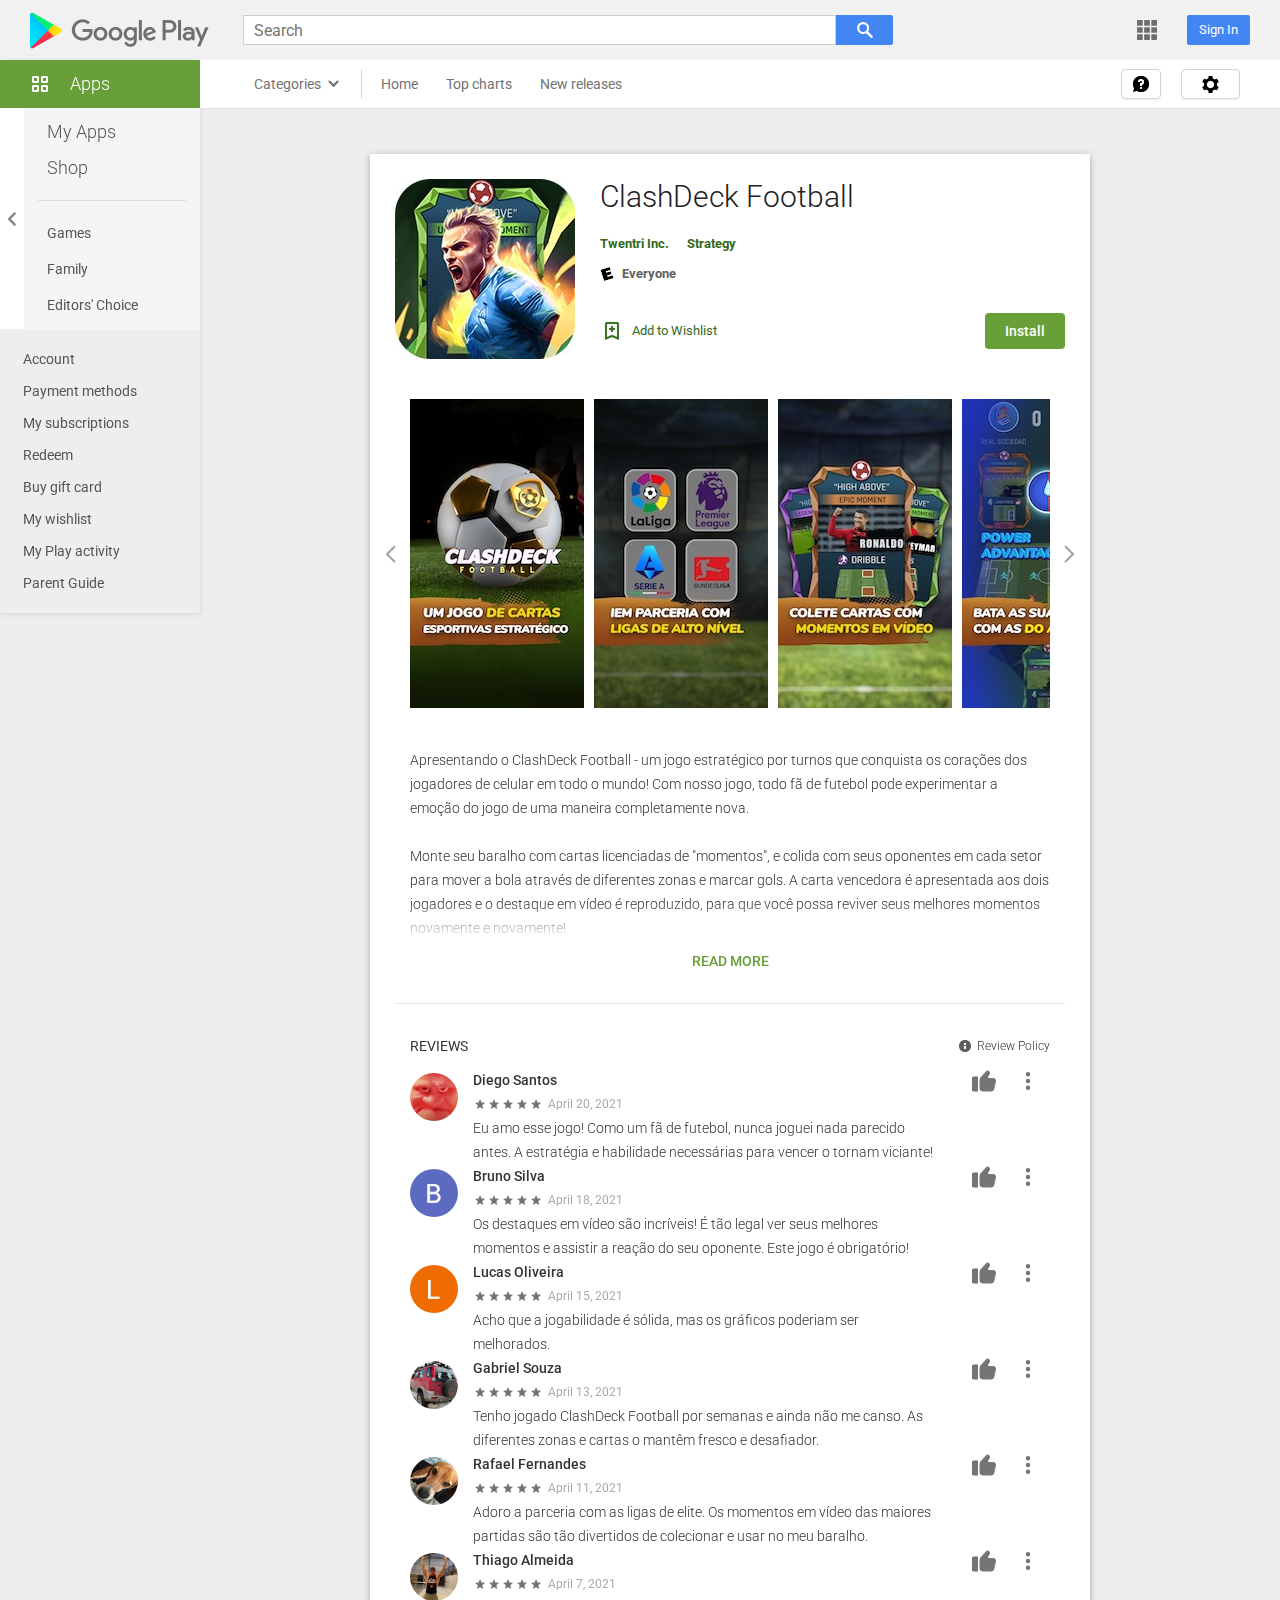
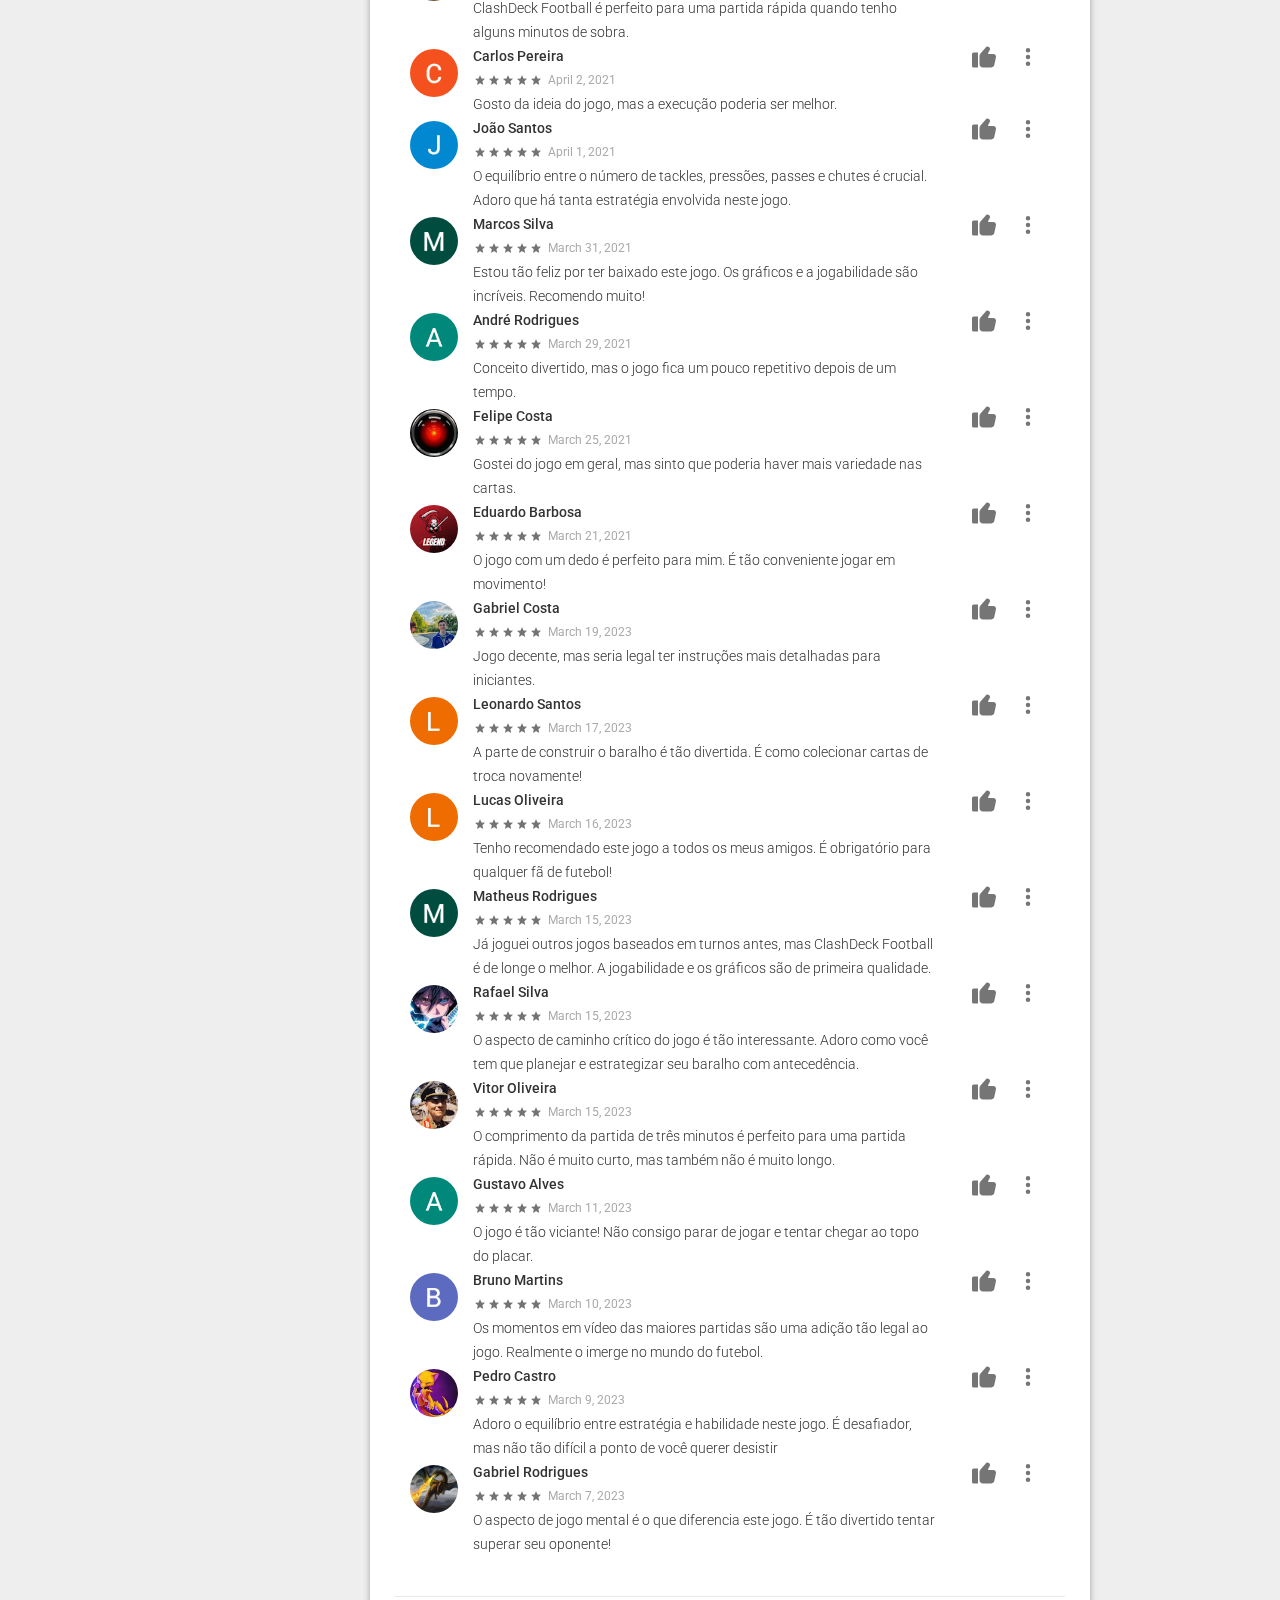
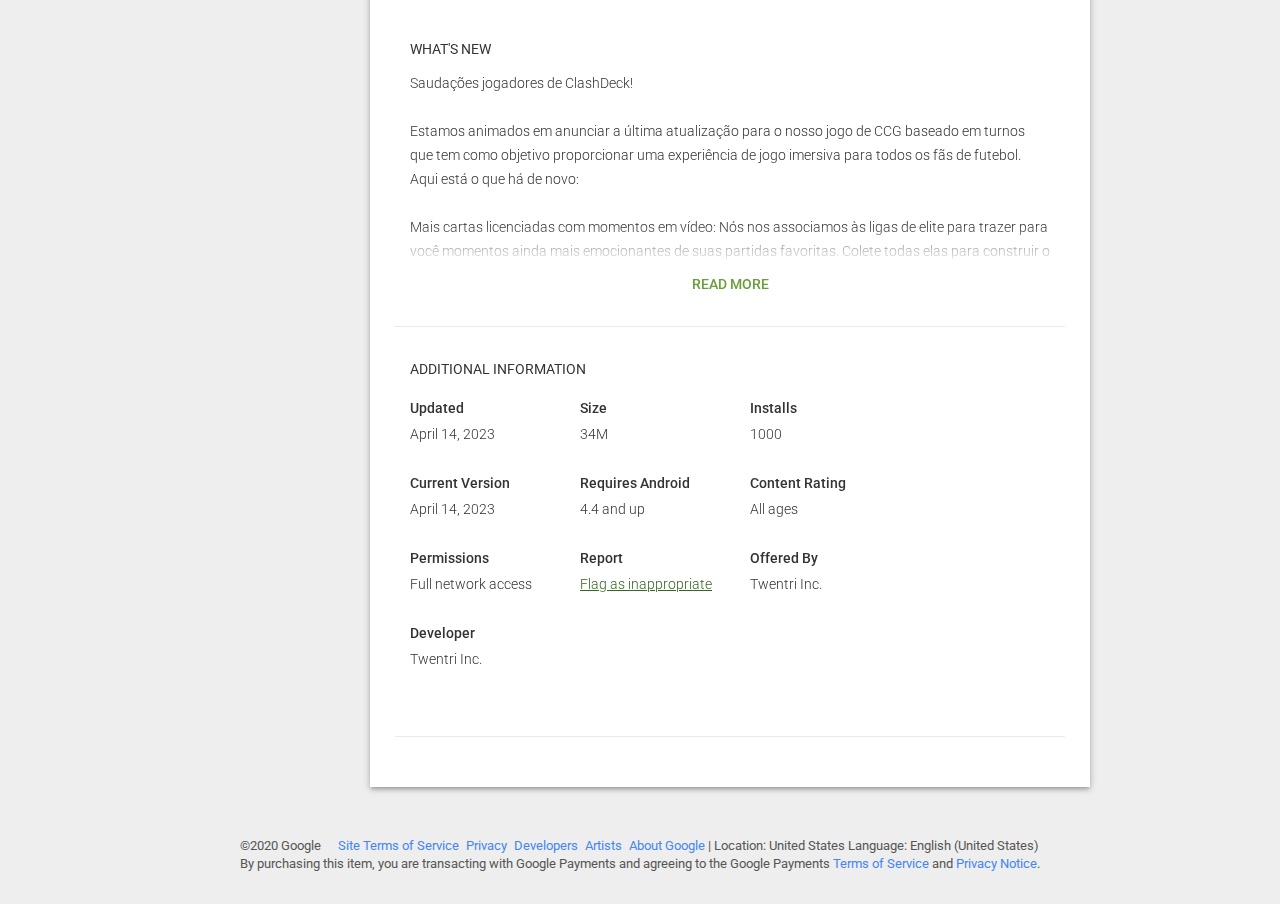
==== commit 569033de: "slide5 and slide4 place changed" ====
--- a/index.html
+++ b/index.html
@@ -176,10 +176,10 @@
                                 src="slide2_tn.jpg" alt=""></a></div>
                         <div><a href="slide3.jpg" data-toggle="lightbox" data-gallery="example-gallery"><img
                                 src="slide3_tn.jpg" alt=""></a></div>
+                        <div><a href="slide5.jpg" data-toggle="lightbox" data-gallery="example-gallery"><img
+                                src="slide5_tn.jpg" alt=""></a></div>
                         <div><a href="slide4.jpg" data-toggle="lightbox" data-gallery="example-gallery"><img
                                 src="slide4_tn.jpg" alt=""></a></div>
-                        <div><a href="slide5.jpg" data-toggle="lightbox" data-gallery="example-gallery"><img
-                                src="slide5_tn.jpg" alt=""></a></div>
                         <div><a href="slide6.jpg" data-toggle="lightbox" data-gallery="example-gallery"><img
                                 src="slide6_tn.jpg" alt=""></a></div>
 
